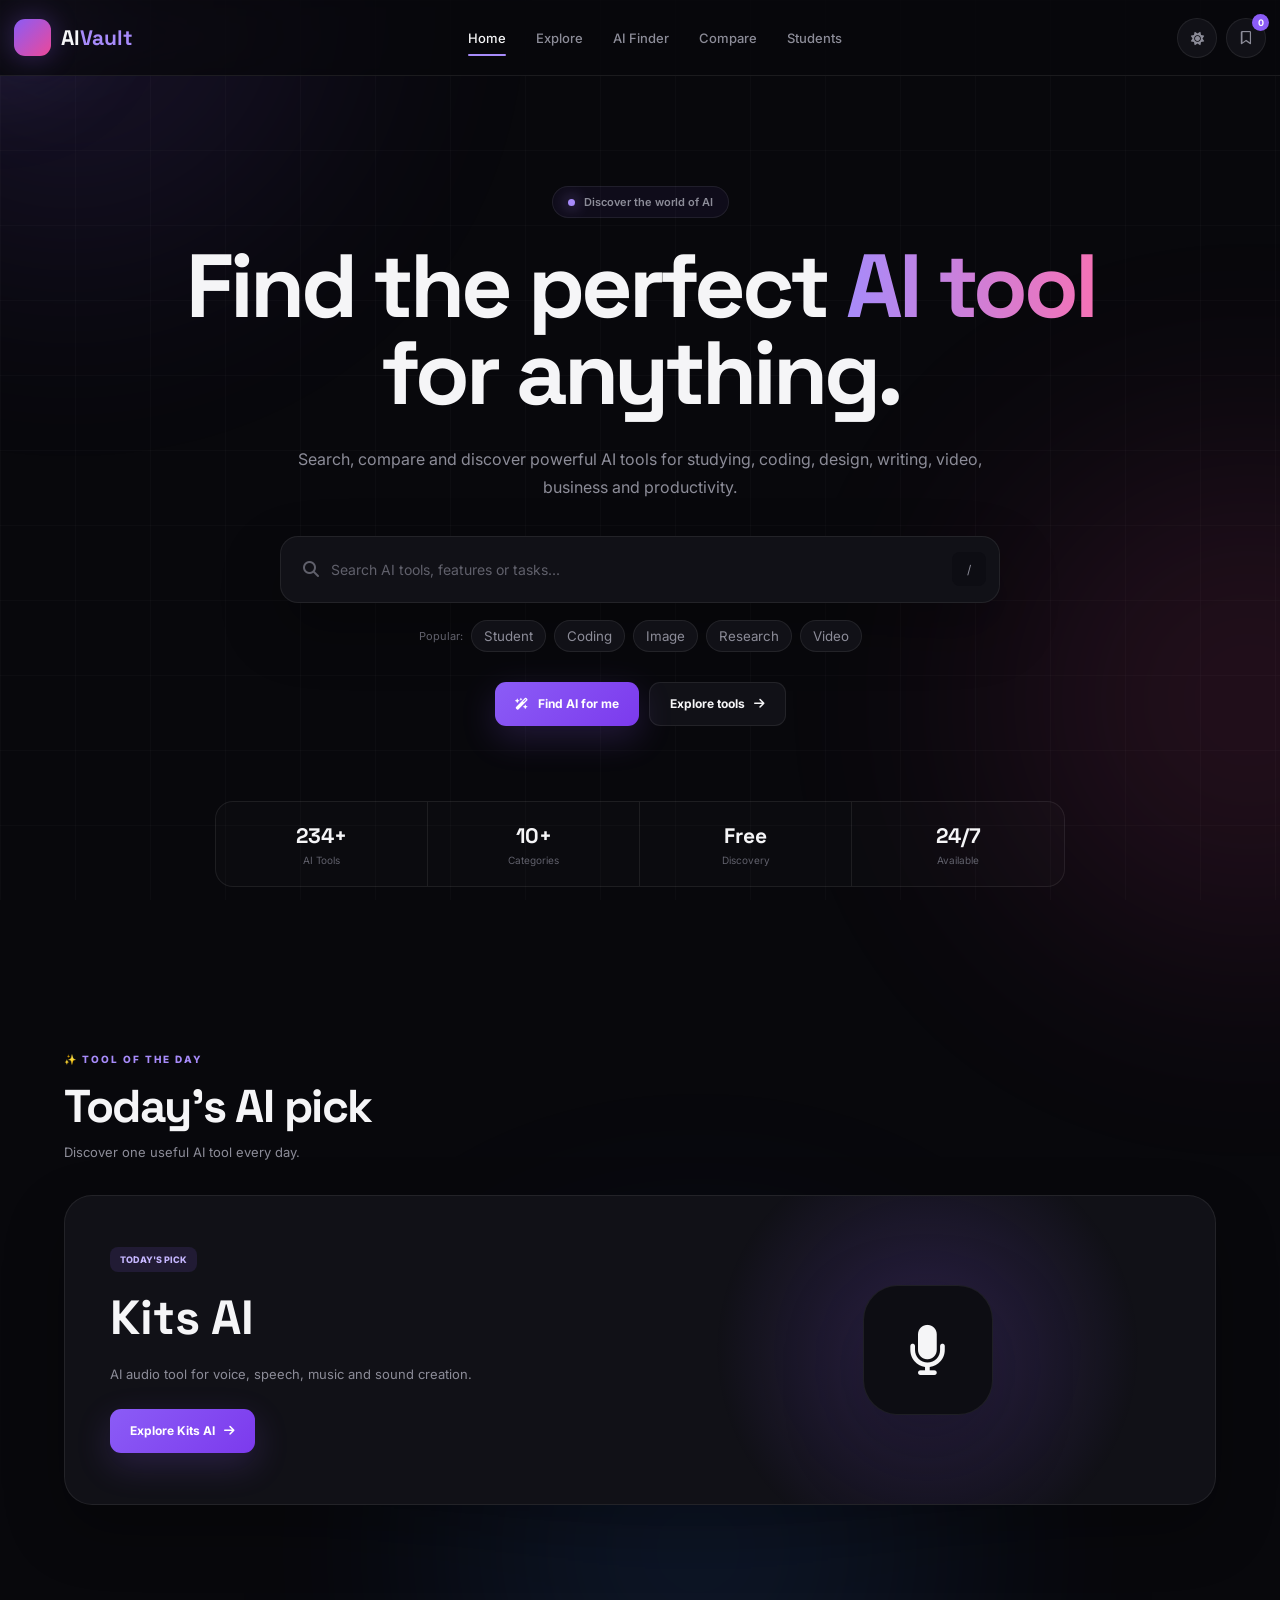
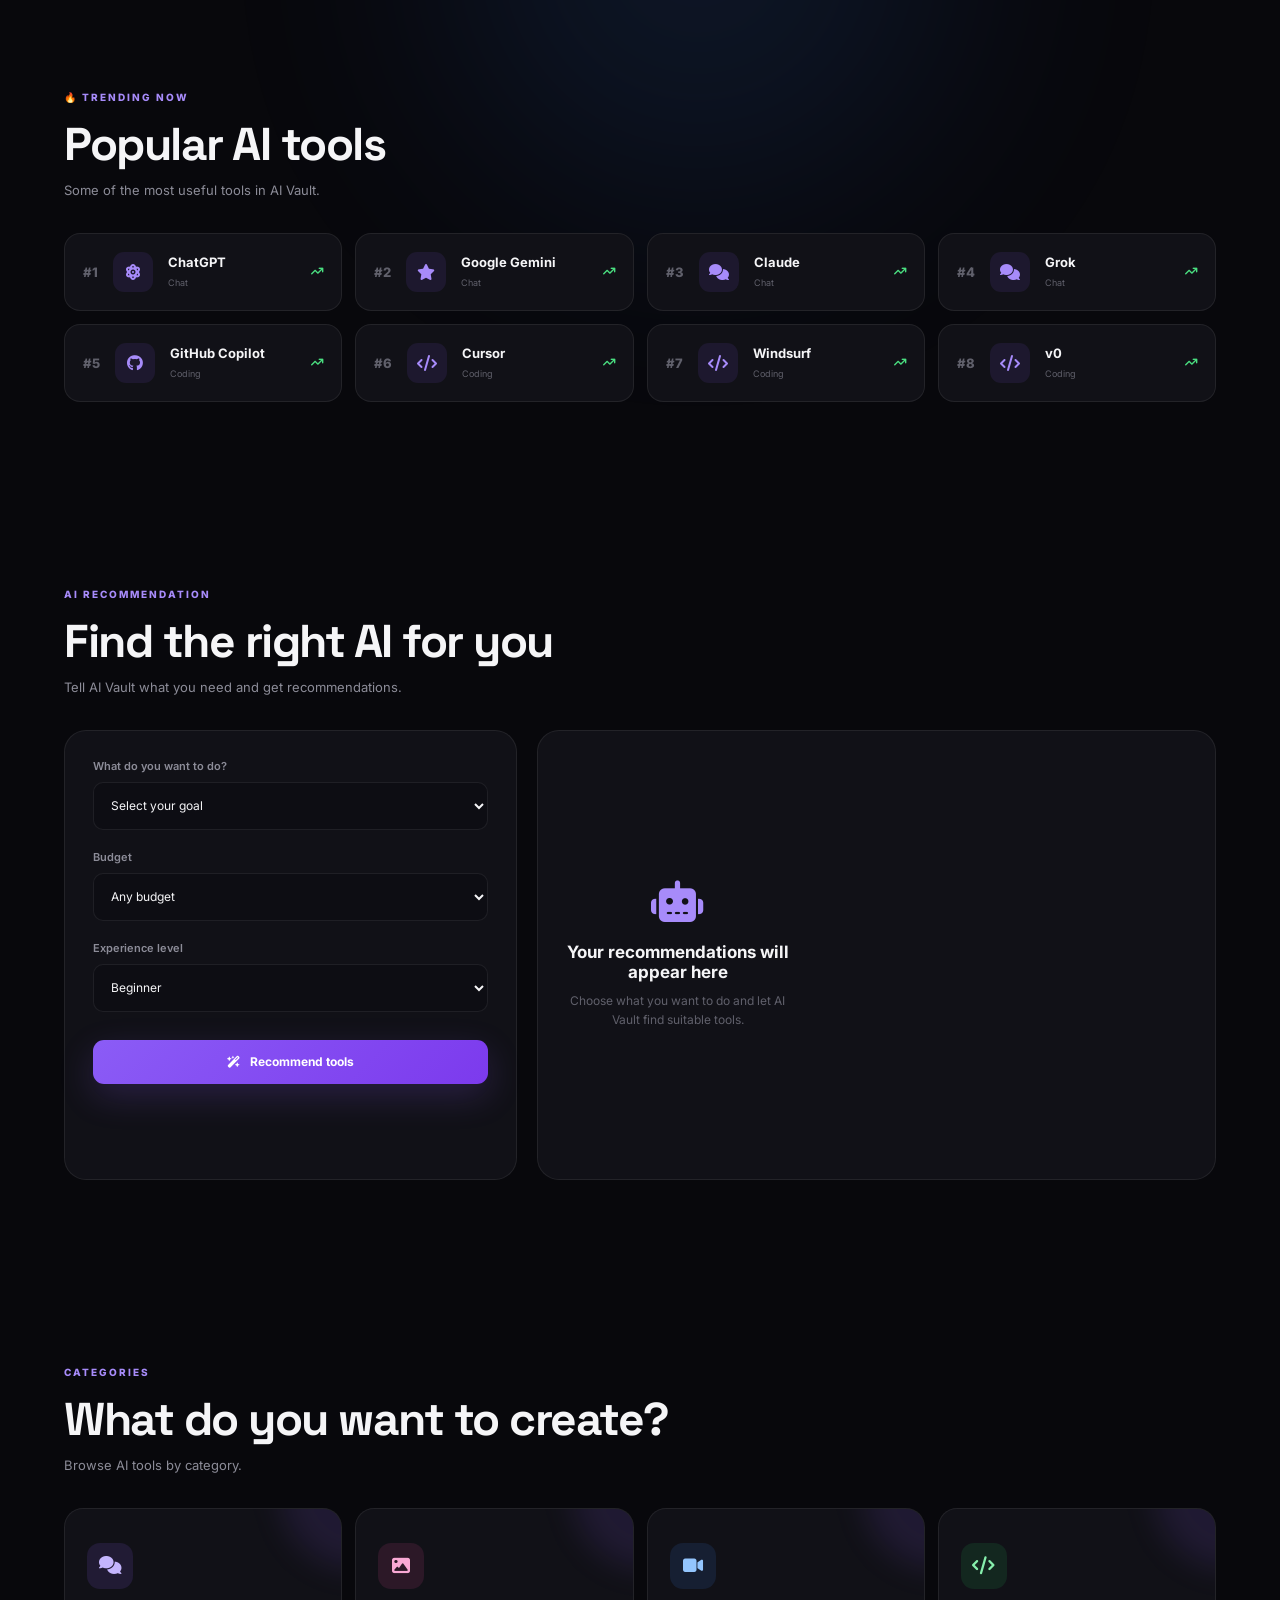
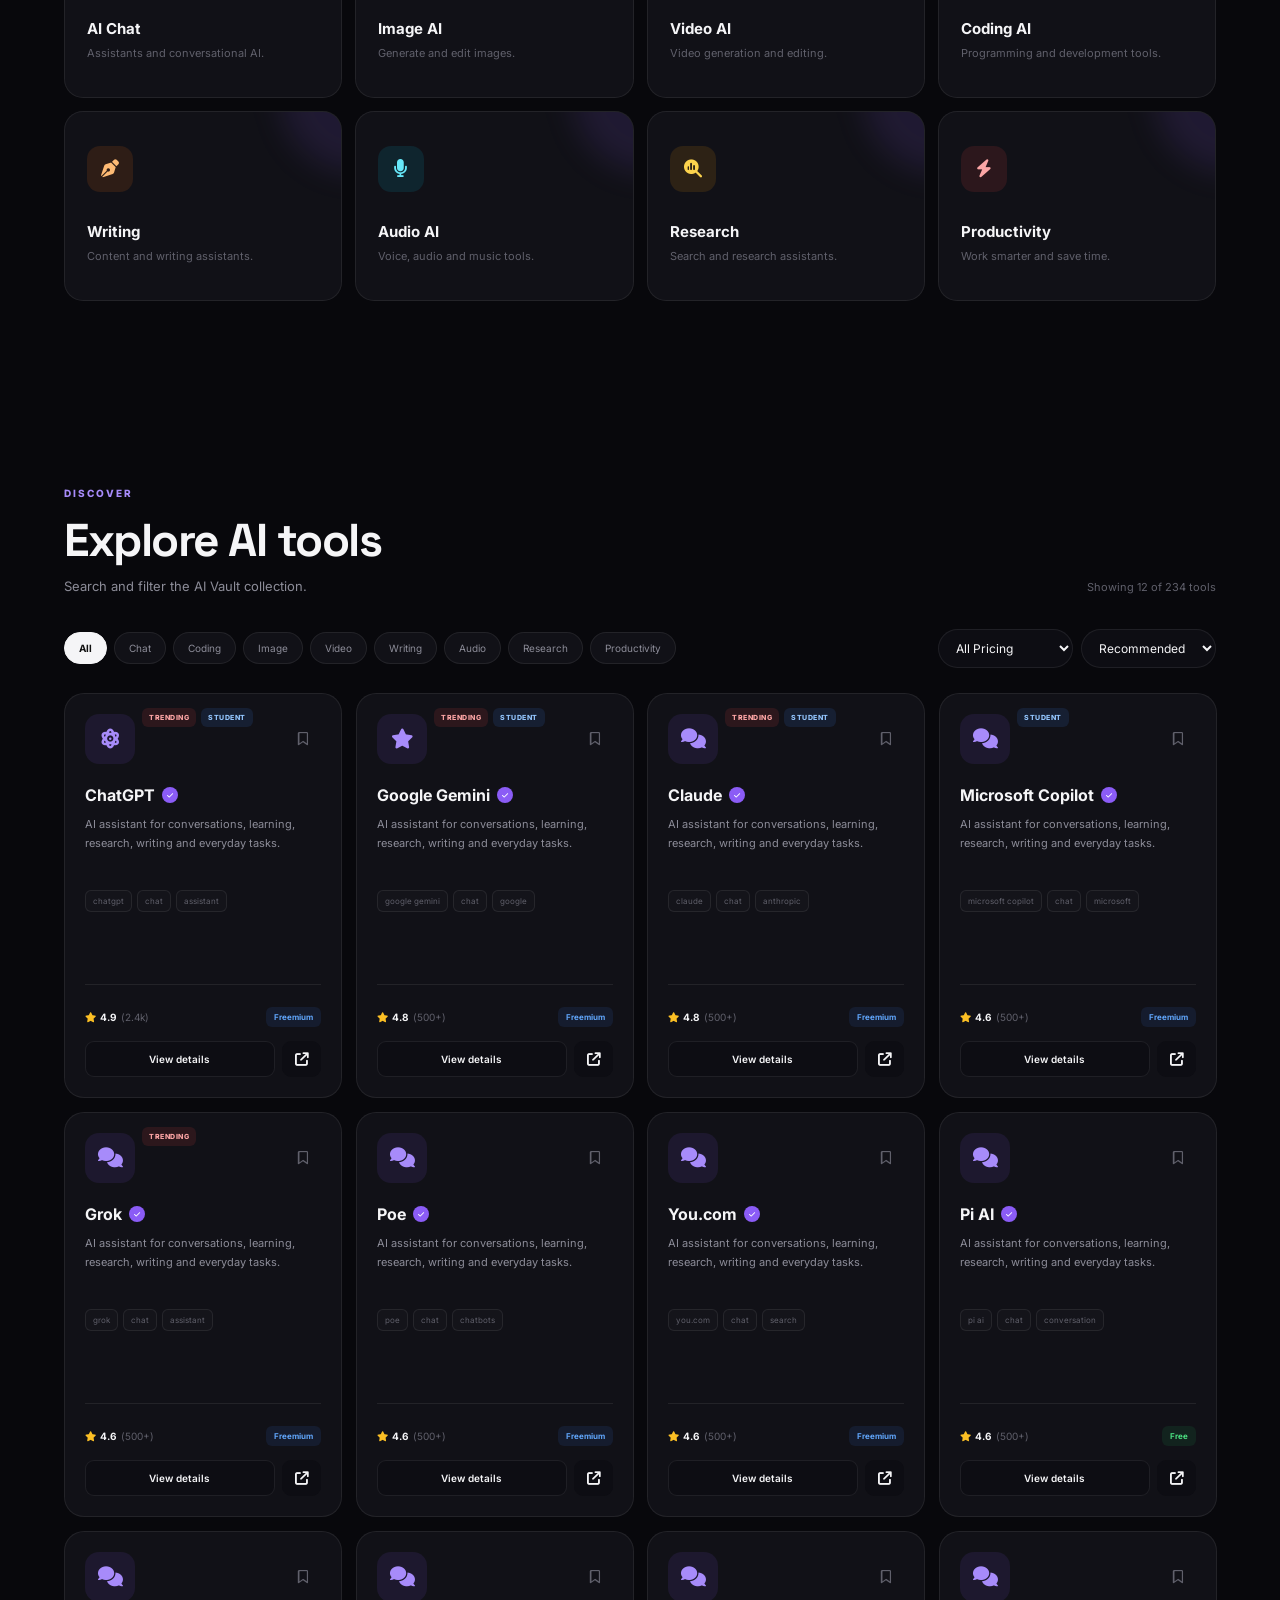
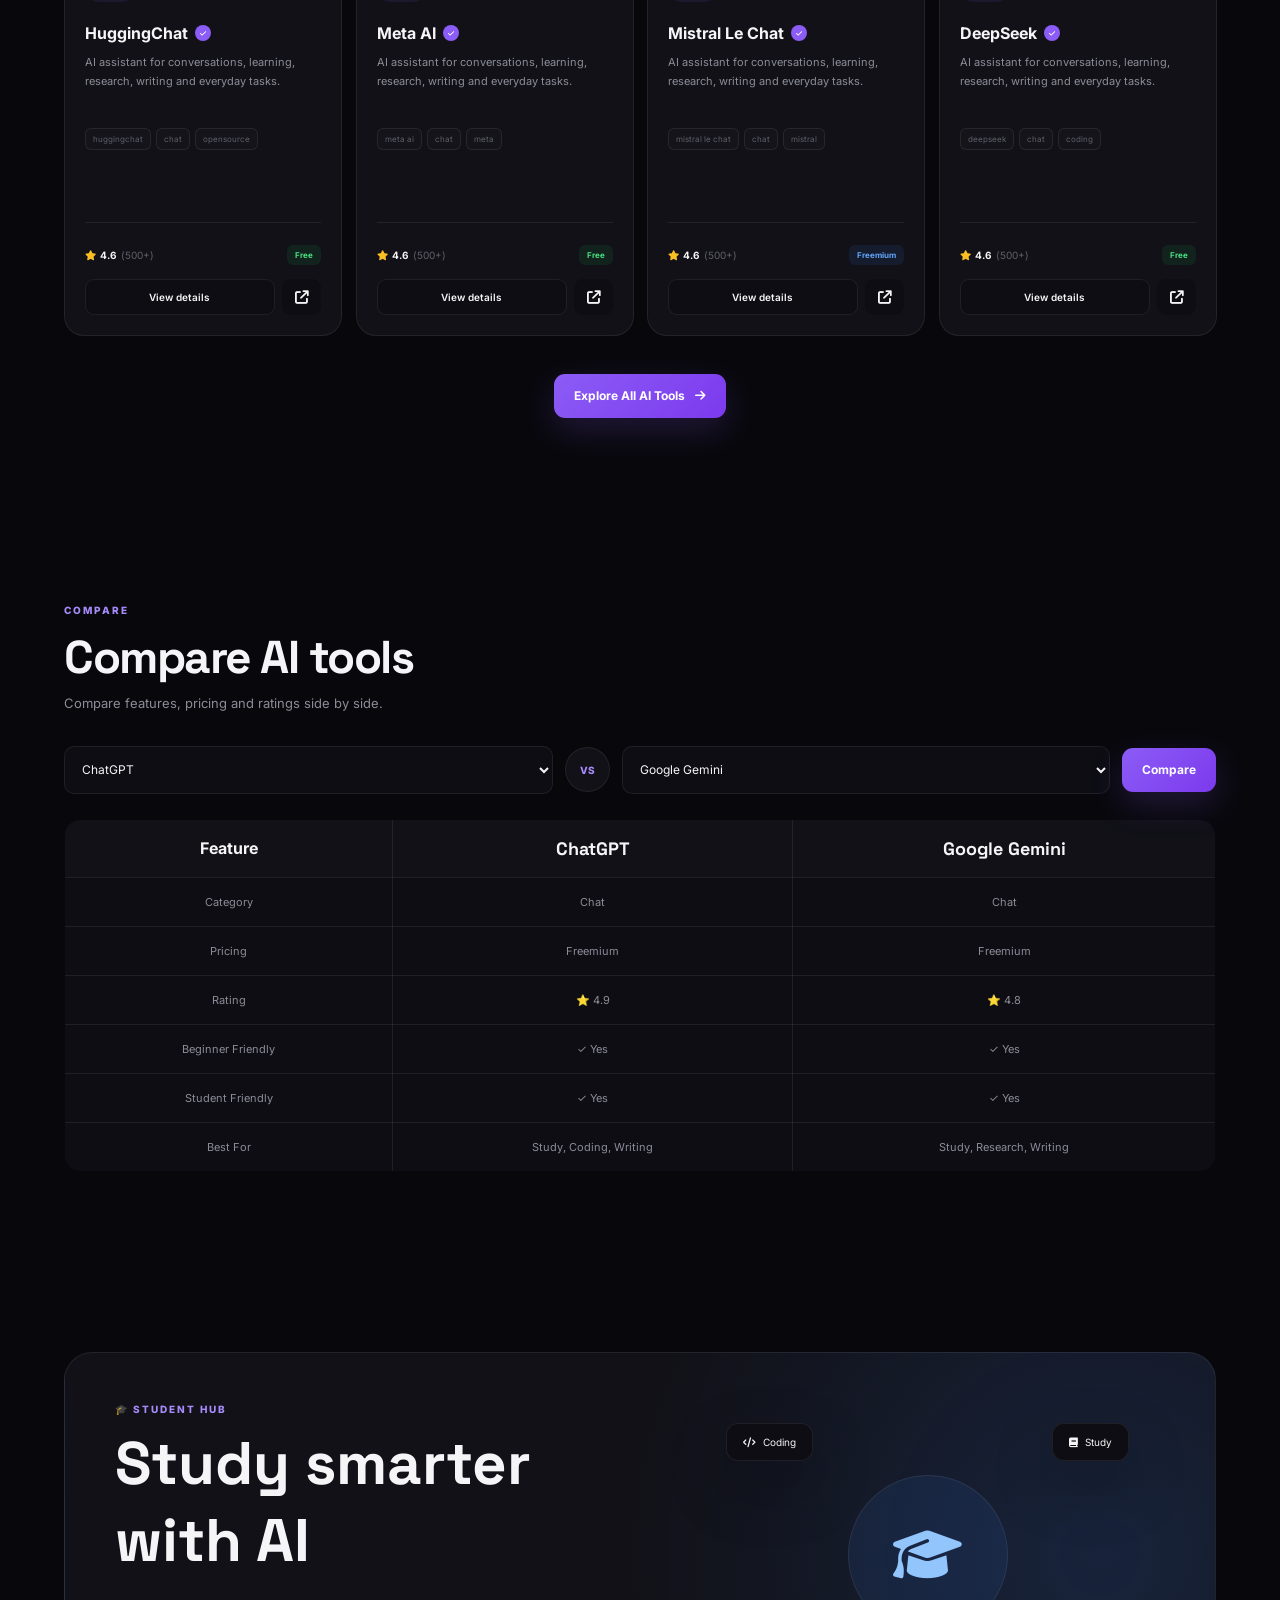
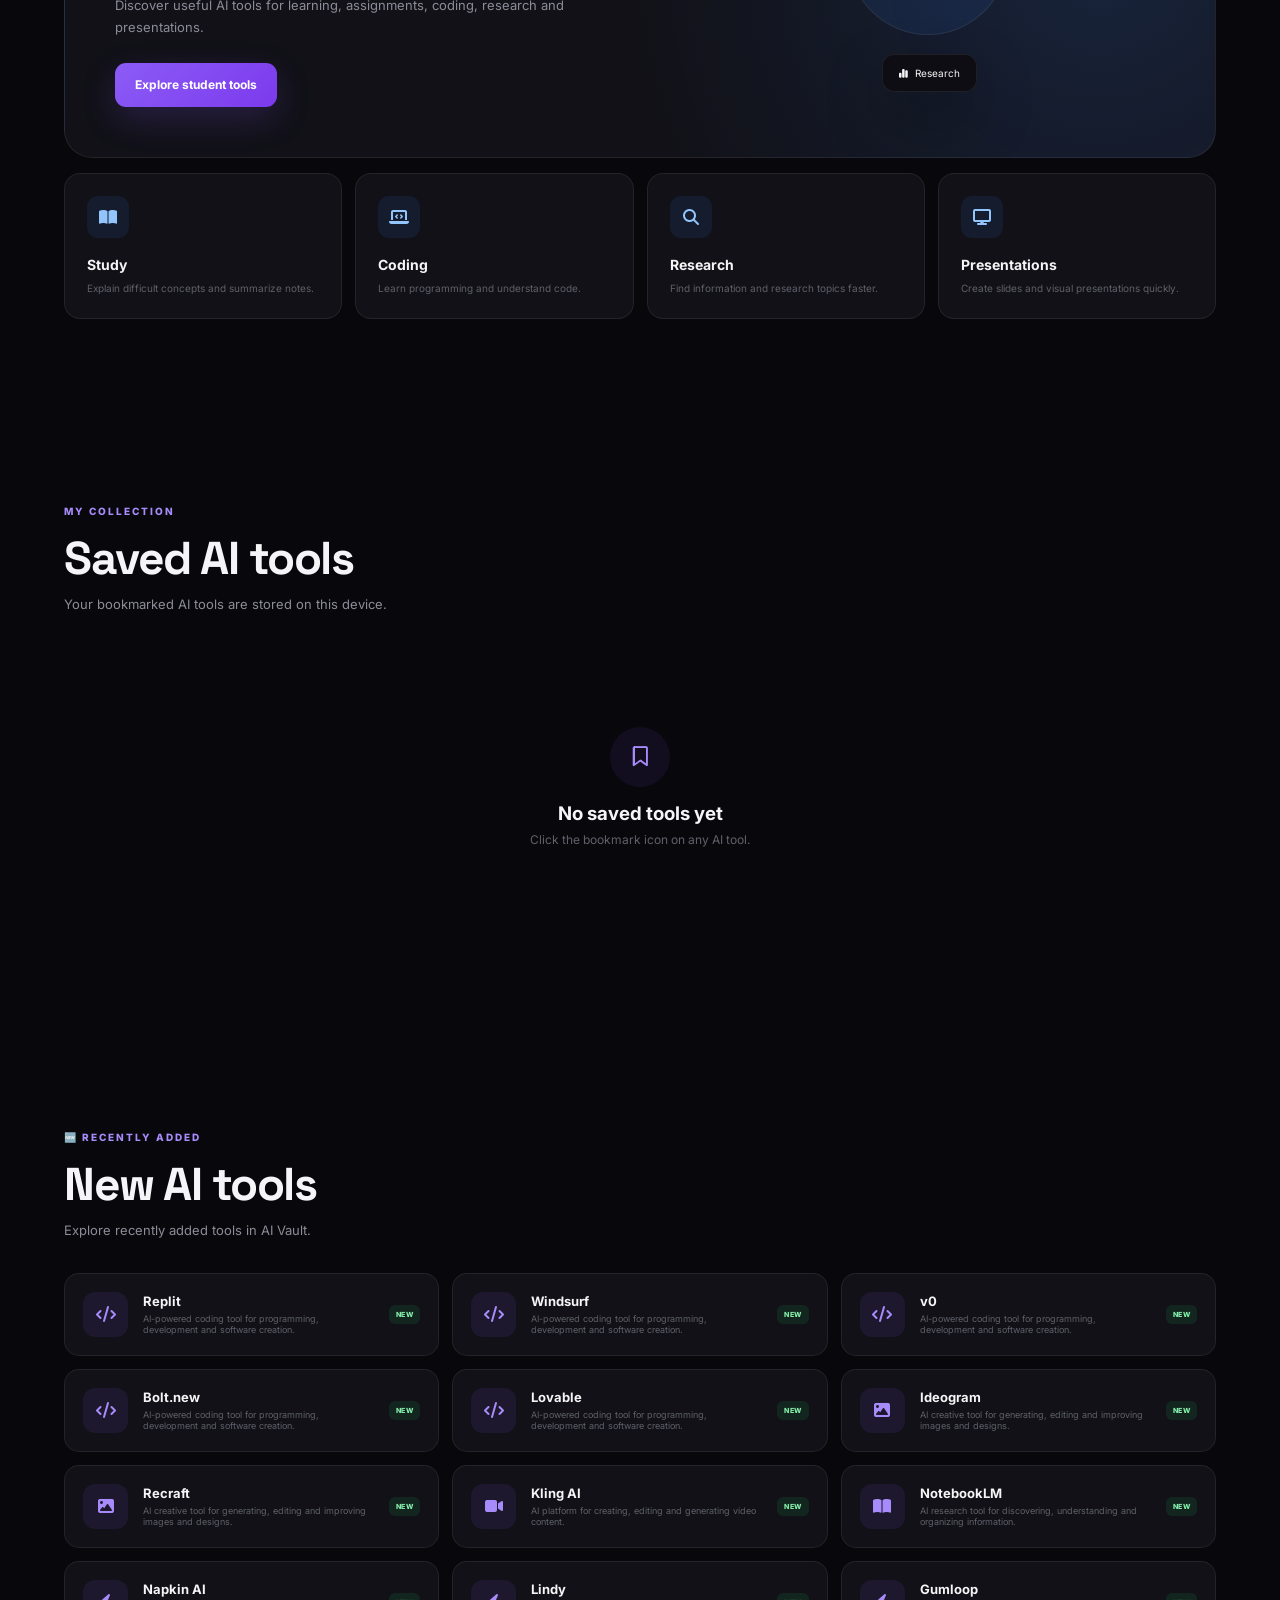
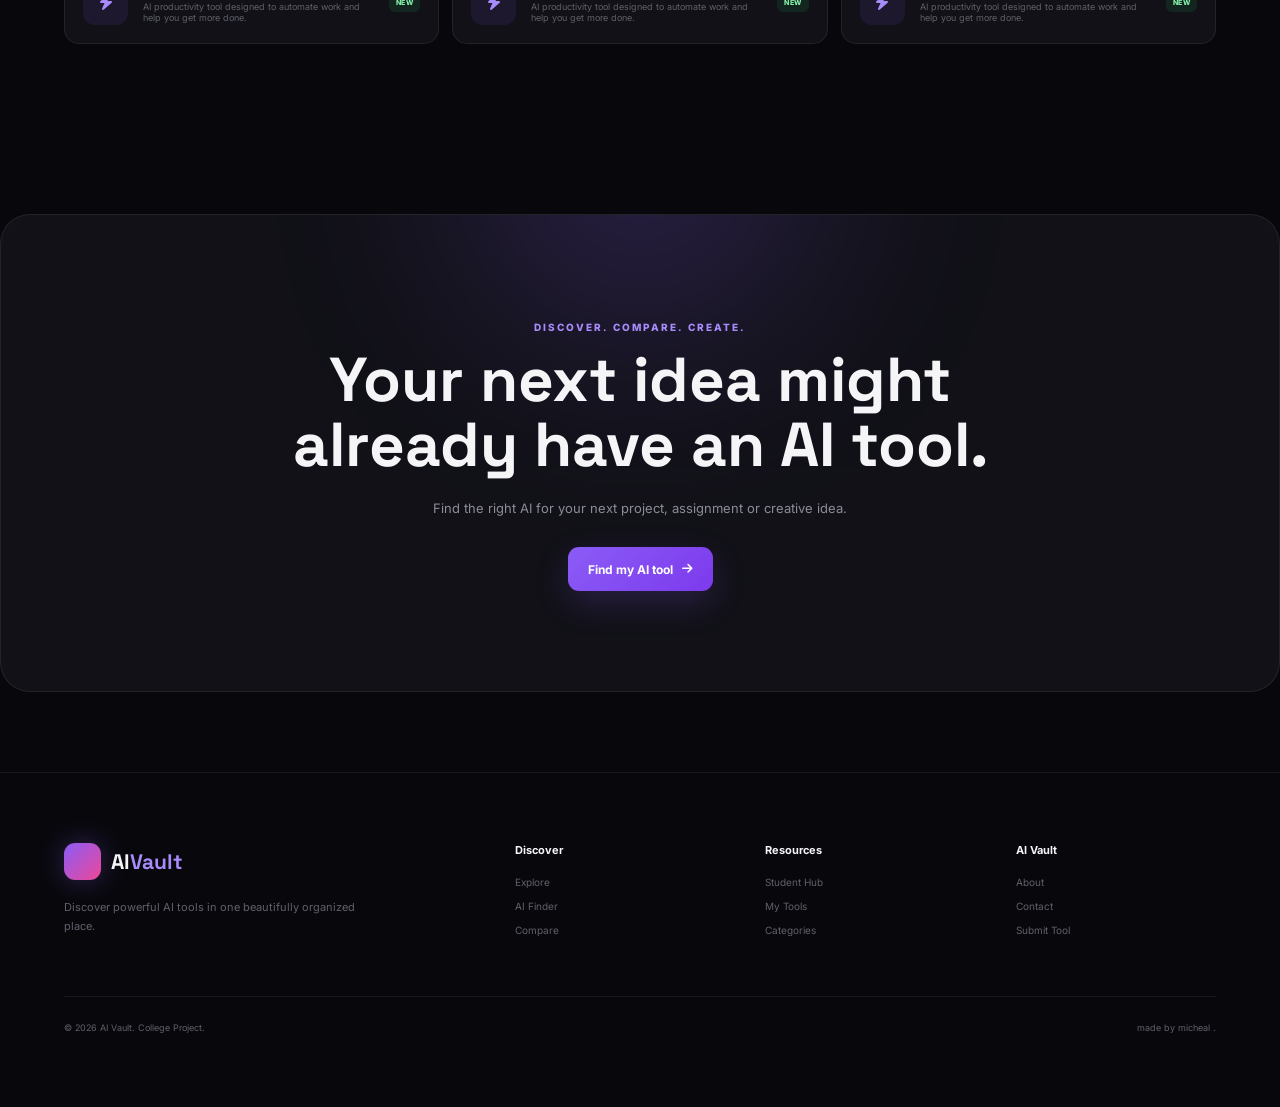
==== index.html @ bf37b4d0 "Add files via upload" ====
<!DOCTYPE html>
<html lang="en">

<head>
    <meta charset="UTF-8">

    <meta
        name="viewport"
        content="width=device-width, initial-scale=1.0"
    >

    <meta
        name="description"
        content="AI Vault - Discover, compare and find the best AI tools for your needs."
    >

    <title>AI Vault — Discover The Best AI Tools</title>

    <!-- GOOGLE FONTS -->
    <link
        rel="preconnect"
        href="https://fonts.googleapis.com"
    >

    <link
        rel="preconnect"
        href="https://fonts.gstatic.com"
        crossorigin
    >

    <link
        href="https://fonts.googleapis.com/css2?family=Inter:wght@400;500;600;700;800&family=Space+Grotesk:wght@500;600;700&display=swap"
        rel="stylesheet"
    >

    <!-- FONT AWESOME -->
    <link
        rel="stylesheet"
        href="https://cdnjs.cloudflare.com/ajax/libs/font-awesome/6.5.2/css/all.min.css"
    >

    <link
        rel="stylesheet"
        href="style.css"
    >
</head>

<body>

<!-- =====================================================
BACKGROUND
===================================================== -->

<div class="background-grid"></div>

<div class="background-glow glow-one"></div>
<div class="background-glow glow-two"></div>
<div class="background-glow glow-three"></div>


<!-- =====================================================
NAVBAR
===================================================== -->

<header class="navbar">

    <a
        href="#home"
        class="logo"
    >

        <div class="logo-icon">
            <i class="fa-solid fa-sparkles"></i>
        </div>

        <span>
            AI<span class="logo-highlight">Vault</span>
        </span>

    </a>


    <nav class="desktop-nav">

        <a
            href="#home"
            class="nav-link active"
        >
            Home
        </a>

        <a
            href="#explore"
            class="nav-link"
        >
            Explore
        </a>

        <a
            href="#finder"
            class="nav-link"
        >
            AI Finder
        </a>

        <a
            href="#compare"
            class="nav-link"
        >
            Compare
        </a>

        <a
            href="#students"
            class="nav-link"
        >
            Students
        </a>

    </nav>


    <div class="nav-actions">

        <button
            class="icon-button"
            id="themeButton"
            aria-label="Change Theme"
        >

            <i class="fa-solid fa-sun"></i>

        </button>


        <button
            class="icon-button saved-nav-button"
            id="savedNavButton"
            aria-label="Saved Tools"
        >

            <i class="fa-regular fa-bookmark"></i>

            <span
                class="saved-count"
                id="savedCount"
            >
                0
            </span>

        </button>


        <button
            class="menu-button"
            id="menuButton"
        >

            <i class="fa-solid fa-bars"></i>

        </button>

    </div>

</header>


<!-- =====================================================
MOBILE MENU
===================================================== -->

<div
    class="mobile-menu"
    id="mobileMenu"
>

    <a href="#home">
        Home
    </a>

    <a href="#explore">
        Explore
    </a>

    <a href="#finder">
        AI Finder
    </a>

    <a href="#compare">
        Compare
    </a>

    <a href="#students">
        Student Hub
    </a>

    <a href="#favorites">
        My Tools
    </a>

</div>


<!-- =====================================================
HERO
===================================================== -->

<section
    class="hero"
    id="home"
>

    <div class="hero-content">

        <div class="eyebrow">

            <span class="pulse-dot"></span>

            Discover the world of AI

        </div>


        <h1>

            Find the perfect

            <span>
                AI tool
            </span>

            for anything.

        </h1>


        <p class="hero-description">

            Search, compare and discover powerful AI tools for
            studying, coding, design, writing, video, business
            and productivity.

        </p>


        <!-- SEARCH -->

        <div class="hero-search">

            <i class="fa-solid fa-magnifying-glass"></i>

            <input
                type="text"
                id="mainSearch"
                placeholder="Search AI tools, features or tasks..."
                autocomplete="off"
            >

            <div class="search-shortcut">
                /
            </div>

        </div>


        <div class="quick-searches">

            <span>
                Popular:
            </span>

            <button
                class="quick-search"
                data-search="student"
            >
                Student
            </button>

            <button
                class="quick-search"
                data-search="coding"
            >
                Coding
            </button>

            <button
                class="quick-search"
                data-search="image"
            >
                Image
            </button>

            <button
                class="quick-search"
                data-search="research"
            >
                Research
            </button>

            <button
                class="quick-search"
                data-search="video"
            >
                Video
            </button>

        </div>


        <div class="hero-actions">

            <a
                href="#finder"
                class="primary-button"
            >

                <i class="fa-solid fa-wand-magic-sparkles"></i>

                Find AI for me

            </a>

            <a
                href="#explore"
                class="secondary-button"
            >

                Explore tools

                <i class="fa-solid fa-arrow-right"></i>

            </a>

        </div>

    </div>


    <!-- HERO STATS -->

    <div class="hero-stats">

        <div class="stat">

            <strong id="toolCount">
                20+
            </strong>

            <span>
                AI Tools
            </span>

        </div>


        <div class="stat">

            <strong>
                10+
            </strong>

            <span>
                Categories
            </span>

        </div>


        <div class="stat">

            <strong>
                Free
            </strong>

            <span>
                Discovery
            </span>

        </div>


        <div class="stat">

            <strong>
                24/7
            </strong>

            <span>
                Available
            </span>

        </div>

    </div>

</section>


<!-- =====================================================
TOOL OF THE DAY
===================================================== -->

<section class="section">

    <div class="section-heading">

        <div>

            <span class="section-label">
                ✨ TOOL OF THE DAY
            </span>

            <h2>
                Today's AI pick
            </h2>

            <p>
                Discover one useful AI tool every day.
            </p>

        </div>

    </div>


    <div
        class="tool-of-day"
        id="toolOfDay"
    ></div>

</section>


<!-- =====================================================
TRENDING
===================================================== -->

<section class="section">

    <div class="section-heading">

        <div>

            <span class="section-label">
                🔥 TRENDING NOW
            </span>

            <h2>
                Popular AI tools
            </h2>

            <p>
                Some of the most useful tools in AI Vault.
            </p>

        </div>

    </div>


    <div
        class="trending-grid"
        id="trendingGrid"
    ></div>

</section>


<!-- =====================================================
AI FINDER
===================================================== -->

<section
    class="section finder-section"
    id="finder"
>

    <div class="section-heading">

        <div>

            <span class="section-label">
                AI RECOMMENDATION
            </span>

            <h2>
                Find the right AI for you
            </h2>

            <p>
                Tell AI Vault what you need and get recommendations.
            </p>

        </div>

    </div>


    <div class="finder-container">

        <div class="finder-form">

            <div class="form-group">

                <label>
                    What do you want to do?
                </label>

                <select id="finderPurpose">

                    <option value="">
                        Select your goal
                    </option>

                    <option value="study">
                        Study & Learning
                    </option>

                    <option value="coding">
                        Coding & Programming
                    </option>

                    <option value="writing">
                        Writing & Content
                    </option>

                    <option value="image">
                        Create Images
                    </option>

                    <option value="video">
                        Create Videos
                    </option>

                    <option value="research">
                        Research
                    </option>

                    <option value="design">
                        Design
                    </option>

                    <option value="audio">
                        Audio & Voice
                    </option>

                    <option value="presentation">
                        Presentations
                    </option>

                    <option value="business">
                        Business
                    </option>

                </select>

            </div>


            <div class="form-group">

                <label>
                    Budget
                </label>

               <select id="finderBudget">

    <option value="all">
        Any budget
    </option>

    <option value="freemium">
        Freemium
    </option>

    <option value="paid">
        Paid
    </option>

</select>

            </div>


            <div class="form-group">

                <label>
                    Experience level
                </label>

                <select id="finderLevel">

                    <option value="beginner">
                        Beginner
                    </option>

                    <option value="intermediate">
                        Intermediate
                    </option>

                    <option value="advanced">
                        Advanced
                    </option>

                </select>

            </div>


            <button
                class="primary-button finder-button"
                id="findToolsButton"
            >

                <i class="fa-solid fa-wand-magic-sparkles"></i>

                Recommend tools

            </button>

        </div>


        <div class="finder-results">

            <div
                class="finder-empty"
                id="finderEmpty"
            >

                <i class="fa-solid fa-robot"></i>

                <h3>
                    Your recommendations will appear here
                </h3>

                <p>
                    Choose what you want to do and let AI Vault
                    find suitable tools.
                </p>

            </div>


            <div
                class="recommendation-list"
                id="recommendationList"
            ></div>

        </div>

    </div>

</section>


<!-- =====================================================
CATEGORIES
===================================================== -->

<section
    class="section"
    id="categories"
>

    <div class="section-heading">

        <div>

            <span class="section-label">
                CATEGORIES
            </span>

            <h2>
                What do you want to create?
            </h2>

            <p>
                Browse AI tools by category.
            </p>

        </div>

    </div>


    <div
        class="category-grid"
        id="categoryGrid"
    >

        <button
            class="category-card purple"
            data-category="Chat"
        >

            <div class="category-icon">

                <i class="fa-solid fa-comments"></i>

            </div>

            <h3>
                AI Chat
            </h3>

            <p>
                Assistants and conversational AI.
            </p>

        </button>


        <button
            class="category-card pink"
            data-category="Image"
        >

            <div class="category-icon">

                <i class="fa-solid fa-image"></i>

            </div>

            <h3>
                Image AI
            </h3>

            <p>
                Generate and edit images.
            </p>

        </button>


        <button
            class="category-card blue"
            data-category="Video"
        >

            <div class="category-icon">

                <i class="fa-solid fa-video"></i>

            </div>

            <h3>
                Video AI
            </h3>

            <p>
                Video generation and editing.
            </p>

        </button>


        <button
            class="category-card green"
            data-category="Coding"
        >

            <div class="category-icon">

                <i class="fa-solid fa-code"></i>

            </div>

            <h3>
                Coding AI
            </h3>

            <p>
                Programming and development tools.
            </p>

        </button>


        <button
            class="category-card orange"
            data-category="Writing"
        >

            <div class="category-icon">

                <i class="fa-solid fa-pen-nib"></i>

            </div>

            <h3>
                Writing
            </h3>

            <p>
                Content and writing assistants.
            </p>

        </button>


        <button
            class="category-card cyan"
            data-category="Audio"
        >

            <div class="category-icon">

                <i class="fa-solid fa-microphone"></i>

            </div>

            <h3>
                Audio AI
            </h3>

            <p>
                Voice, audio and music tools.
            </p>

        </button>


        <button
            class="category-card yellow"
            data-category="Research"
        >

            <div class="category-icon">

                <i class="fa-solid fa-magnifying-glass-chart"></i>

            </div>

            <h3>
                Research
            </h3>

            <p>
                Search and research assistants.
            </p>

        </button>


        <button
            class="category-card red"
            data-category="Productivity"
        >

            <div class="category-icon">

                <i class="fa-solid fa-bolt"></i>

            </div>

            <h3>
                Productivity
            </h3>

            <p>
                Work smarter and save time.
            </p>

        </button>

    </div>

</section>


<!-- =====================================================
EXPLORE
===================================================== -->

<section
    class="section"
    id="explore"
>

    <div class="section-heading">

        <div>

            <span class="section-label">
                DISCOVER
            </span>

            <h2>
                Explore AI tools
            </h2>

            <p>
                Search and filter the AI Vault collection.
            </p>

        </div>

        <span
            class="results-count"
            id="resultsCount"
        >
            0 tools
        </span>

    </div>


    <!-- FILTERS -->

    <div class="advanced-filters">

        <div
            class="filter-scroll"
            id="categoryFilters"
        >

            <button
                class="filter active"
                data-category="All"
            >
                All
            </button>

            <button
                class="filter"
                data-category="Chat"
            >
                Chat
            </button>

            <button
                class="filter"
                data-category="Coding"
            >
                Coding
            </button>

            <button
                class="filter"
                data-category="Image"
            >
                Image
            </button>

            <button
                class="filter"
                data-category="Video"
            >
                Video
            </button>

            <button
                class="filter"
                data-category="Writing"
            >
                Writing
            </button>

            <button
                class="filter"
                data-category="Audio"
            >
                Audio
            </button>

            <button
                class="filter"
                data-category="Research"
            >
                Research
            </button>

            <button
                class="filter"
                data-category="Productivity"
            >
                Productivity
            </button>

        </div>


        <div class="filter-selects">

            <select id="pricingFilter">

                <option value="All">
                    All Pricing
                </option>

                <option value="Free">
                    Free
                </option>

                <option value="Freemium">
                    Freemium
                </option>

                <option value="Paid">
                    Paid
                </option>

            </select>


            <select id="sortFilter">

                <option value="recommended">
                    Recommended
                </option>

                <option value="rating">
                    Highest Rating
                </option>

                <option value="name">
                    A - Z
                </option>

            </select>

        </div>

    </div>


    <div
        class="tool-grid"
        id="toolGrid"
    ></div>


    <div
        class="no-results"
        id="noResults"
    >

        <div class="no-results-icon">

            <i class="fa-solid fa-magnifying-glass"></i>

        </div>

        <h3>
            No AI tools found
        </h3>

        <p>
            Try another search or filter.
        </p>

        <button
            class="secondary-button"
            id="resetFilters"
        >
            Reset filters
        </button>

    </div>

</section>


<!-- =====================================================
COMPARE
===================================================== -->

<section
    class="section compare-section"
    id="compare"
>

    <div class="section-heading">

        <div>

            <span class="section-label">
                COMPARE
            </span>

            <h2>
                Compare AI tools
            </h2>

            <p>
                Compare features, pricing and ratings side by side.
            </p>

        </div>

    </div>


    <div class="compare-selectors">

        <select id="compareToolOne"></select>

        <div class="vs-circle">
            VS
        </div>

        <select id="compareToolTwo"></select>

        <button
            class="primary-button"
            id="compareButton"
        >
            Compare
        </button>

    </div>


    <div
        class="comparison-container"
        id="comparisonContainer"
    ></div>

</section>


<!-- =====================================================
STUDENT HUB
===================================================== -->

<section
    class="section student-section"
    id="students"
>

    <div class="student-banner">

        <div class="student-banner-content">

            <span class="section-label">
                🎓 STUDENT HUB
            </span>

            <h2>
                Study smarter with AI
            </h2>

            <p>

                Discover useful AI tools for learning,
                assignments, coding, research and presentations.

            </p>

            <button
                class="primary-button"
                id="studentToolsButton"
            >

                Explore student tools

            </button>

        </div>


        <div class="student-visual">

            <div class="floating-card card-one">
                <i class="fa-solid fa-code"></i>
                Coding
            </div>

            <div class="floating-card card-two">
                <i class="fa-solid fa-book"></i>
                Study
            </div>

            <div class="floating-card card-three">
                <i class="fa-solid fa-chart-simple"></i>
                Research
            </div>

            <div class="student-circle">

                <i class="fa-solid fa-graduation-cap"></i>

            </div>

        </div>

    </div>


    <div class="student-grid">

        <div class="student-feature">

            <div class="student-feature-icon">

                <i class="fa-solid fa-book-open"></i>

            </div>

            <h3>
                Study
            </h3>

            <p>
                Explain difficult concepts and summarize notes.
            </p>

        </div>


        <div class="student-feature">

            <div class="student-feature-icon">

                <i class="fa-solid fa-laptop-code"></i>

            </div>

            <h3>
                Coding
            </h3>

            <p>
                Learn programming and understand code.
            </p>

        </div>


        <div class="student-feature">

            <div class="student-feature-icon">

                <i class="fa-solid fa-magnifying-glass"></i>

            </div>

            <h3>
                Research
            </h3>

            <p>
                Find information and research topics faster.
            </p>

        </div>


        <div class="student-feature">

            <div class="student-feature-icon">

                <i class="fa-solid fa-display"></i>

            </div>

            <h3>
                Presentations
            </h3>

            <p>
                Create slides and visual presentations quickly.
            </p>

        </div>

    </div>

</section>


<!-- =====================================================
FAVORITES
===================================================== -->

<section
    class="section favorites-section"
    id="favorites"
>

    <div class="section-heading">

        <div>

            <span class="section-label">
                MY COLLECTION
            </span>

            <h2>
                Saved AI tools
            </h2>

            <p>
                Your bookmarked AI tools are stored on this device.
            </p>

        </div>

    </div>


    <div
        class="tool-grid"
        id="favoritesGrid"
    ></div>


    <div
        class="favorites-empty"
        id="favoritesEmpty"
    >

        <i class="fa-regular fa-bookmark"></i>

        <h3>
            No saved tools yet
        </h3>

        <p>
            Click the bookmark icon on any AI tool.
        </p>

    </div>

</section>


<!-- =====================================================
NEW TOOLS
===================================================== -->

<section class="section">

    <div class="section-heading">

        <div>

            <span class="section-label">
                🆕 RECENTLY ADDED
            </span>

            <h2>
                New AI tools
            </h2>

            <p>
                Explore recently added tools in AI Vault.
            </p>

        </div>

    </div>


    <div
        class="new-tools-grid"
        id="newToolsGrid"
    ></div>

</section>


<!-- =====================================================
CTA
===================================================== -->

<section class="cta-section">

    <div class="cta-glow"></div>

    <div class="cta-content">

        <span class="section-label">
            DISCOVER. COMPARE. CREATE.
        </span>

        <h2>
            Your next idea might already have an AI tool.
        </h2>

        <p>
            Find the right AI for your next project,
            assignment or creative idea.
        </p>

        <a
            href="#finder"
            class="primary-button"
        >

            Find my AI tool

            <i class="fa-solid fa-arrow-right"></i>

        </a>

    </div>

</section>


<!-- =====================================================
FOOTER
===================================================== -->

<footer>

    <div class="footer-content">

        <div class="footer-brand">

            <div class="logo">

                <div class="logo-icon">

                    <i class="fa-solid fa-sparkles"></i>

                </div>

                <span>
                    AI<span class="logo-highlight">Vault</span>
                </span>

            </div>

            <p>

                Discover powerful AI tools in one
                beautifully organized place.

            </p>

        </div>


        <div class="footer-column">

            <h4>
                Discover
            </h4>

            <a href="#explore">
                Explore
            </a>

            <a href="#finder">
                AI Finder
            </a>

            <a href="#compare">
                Compare
            </a>

        </div>


        <div class="footer-column">

            <h4>
                Resources
            </h4>

            <a href="#students">
                Student Hub
            </a>

            <a href="#favorites">
                My Tools
            </a>

            <a href="#categories">
                Categories
            </a>

        </div>


        <div class="footer-column">

            <h4>
                AI Vault
            </h4>

            <a href="#home">
                About
            </a>

            <a href="#home">
                Contact
            </a>

            <a href="#home">
                Submit Tool
            </a>

        </div>

    </div>


    <div class="footer-bottom">

        <span>
            © 2026 AI Vault. College Project.
        </span>

        <span>
            made by micheal .
        </span>

    </div>

</footer>


<!-- =====================================================
TOOL DETAILS MODAL
===================================================== -->

<div
    class="modal-overlay"
    id="toolModal"
>

    <div class="modal">

        <button
            class="modal-close"
            id="modalClose"
        >

            <i class="fa-solid fa-xmark"></i>

        </button>


        <div
            id="modalContent"
            class="modal-content"
        ></div>

    </div>

</div>


<!-- =====================================================
TOAST
===================================================== -->

<div
    class="toast"
    id="toast"
>

    <i class="fa-solid fa-circle-check"></i>

    <span id="toastMessage">
        Saved
    </span>

</div>


<!-- BACK TO TOP -->

<button
    class="back-to-top"
    id="backToTop"
>

    <i class="fa-solid fa-arrow-up"></i>

</button>


<script src="script.js"></script>

</body>

</html>
---- style.css ----
/* =====================================================
AI VAULT
PROFESSIONAL AI DISCOVERY PLATFORM
===================================================== */


/* =====================================================
ROOT
===================================================== */

:root {

    --background: #08080c;

    --background-secondary: #0d0d13;

    --card: #111117;

    --card-hover: #15151d;

    --text: #f5f5f7;

    --text-secondary: #8c8c98;

    --text-muted: #60606b;

    --border: rgba(255,255,255,0.075);

    --border-hover: rgba(255,255,255,0.16);

    --purple: #8b5cf6;

    --purple-light: #a78bfa;

    --pink: #ec4899;

    --blue: #3b82f6;

    --green: #22c55e;

    --orange: #f97316;

    --cyan: #06b6d4;

    --yellow: #f59e0b;

    --red: #ef4444;

    --navbar:
        rgba(8,8,12,0.82);

    --shadow:
        0 25px 60px rgba(0,0,0,0.3);

}


/* =====================================================
LIGHT MODE
===================================================== */

body.light-mode {

    --background: #f7f7fb;

    --background-secondary: #ffffff;

    --card: #ffffff;

    --card-hover: #fafaff;

    --text: #141419;

    --text-secondary: #686875;

    --text-muted: #8d8d98;

    --border: rgba(20,20,30,0.09);

    --border-hover: rgba(20,20,30,0.18);

    --navbar:
        rgba(255,255,255,0.88);

    --shadow:
        0 20px 50px rgba(30,30,50,0.08);

}


/* =====================================================
RESET
===================================================== */

* {

    margin: 0;

    padding: 0;

    box-sizing: border-box;

}


html {

    scroll-behavior: smooth;

}


body {

    min-height: 100vh;

    overflow-x: hidden;

    background: var(--background);

    color: var(--text);

    font-family:
        "Inter",
        sans-serif;

    transition:
        background 0.35s ease,
        color 0.35s ease;

}


button,
input,
select {

    font-family: inherit;

}


button {

    cursor: pointer;

}


a {

    color: inherit;

    text-decoration: none;

}


/* =====================================================
BACKGROUND
===================================================== */

.background-grid {

    position: fixed;

    inset: 0;

    z-index: -4;

    pointer-events: none;

    background-image:

        linear-gradient(
            var(--border) 1px,
            transparent 1px
        ),

        linear-gradient(
            90deg,
            var(--border) 1px,
            transparent 1px
        );

    background-size:
        75px 75px;

    opacity: 0.32;

}


.background-glow {

    position: fixed;

    z-index: -3;

    width: 500px;

    height: 500px;

    border-radius: 50%;

    filter: blur(130px);

    pointer-events: none;

    opacity: 0.12;

}


.glow-one {

    top: -250px;

    left: -180px;

    background: var(--purple);

}


.glow-two {

    right: -220px;

    top: 450px;

    background: var(--pink);

}


.glow-three {

    left: 35%;

    top: 1300px;

    background: var(--blue);

}


/* =====================================================
NAVBAR
===================================================== */

.navbar {

    position: sticky;

    top: 0;

    z-index: 1000;

    width: 100%;

    height: 76px;

    display: flex;

    align-items: center;

    justify-content: space-between;

    padding:
        0 5%;

    background: var(--navbar);

    border-bottom:
        1px solid var(--border);

    backdrop-filter:
        blur(25px);

    -webkit-backdrop-filter:
        blur(25px);

}


.logo {

    display: flex;

    align-items: center;

    gap: 10px;

    font-family:
        "Space Grotesk",
        sans-serif;

    font-size: 21px;

    font-weight: 700;

}


.logo-icon {

    width: 37px;

    height: 37px;

    display: flex;

    align-items: center;

    justify-content: center;

    border-radius: 11px;

    color: white;

    background:

        linear-gradient(
            135deg,
            var(--purple),
            var(--pink)
        );

    box-shadow:
        0 0 28px rgba(139,92,246,0.32);

}


.logo-highlight {

    color: var(--purple-light);

}


.desktop-nav {

    display: flex;

    align-items: center;

    gap: 30px;

}


.nav-link {

    position: relative;

    color: var(--text-secondary);

    font-size: 13px;

    font-weight: 500;

    transition: 0.25s;

}


.nav-link:hover,
.nav-link.active {

    color: var(--text);

}


.nav-link::after {

    content: "";

    position: absolute;

    left: 0;

    bottom: -10px;

    width: 0;

    height: 2px;

    border-radius: 10px;

    background: var(--purple-light);

    transition: 0.25s;

}


.nav-link:hover::after,
.nav-link.active::after {

    width: 100%;

}


.nav-actions {

    display: flex;

    align-items: center;

    gap: 9px;

}


.icon-button {

    position: relative;

    width: 40px;

    height: 40px;

    border-radius: 50%;

    border:
        1px solid var(--border);

    background: var(--card);

    color: var(--text-secondary);

    transition: 0.25s;

}


.icon-button:hover {

    transform:
        translateY(-2px);

    color: var(--text);

    border-color:
        var(--border-hover);

}


.saved-count {

    position: absolute;

    right: -4px;

    top: -5px;

    min-width: 17px;

    height: 17px;

    padding:
        0 4px;

    display: flex;

    align-items: center;

    justify-content: center;

    border-radius: 20px;

    color: white;

    background: var(--purple);

    font-size: 9px;

    font-weight: 700;

}


.menu-button {

    display: none;

    width: 40px;

    height: 40px;

    border:
        1px solid var(--border);

    border-radius: 10px;

    color: var(--text);

    background: var(--card);

}


/* =====================================================
MOBILE MENU
===================================================== */

.mobile-menu {

    position: fixed;

    z-index: 999;

    top: 86px;

    left: 15px;

    right: 15px;

    display: none;

    flex-direction: column;

    gap: 5px;

    padding: 15px;

    background:
        var(--background-secondary);

    border:
        1px solid var(--border);

    border-radius: 18px;

    box-shadow:
        var(--shadow);

}


.mobile-menu.show {

    display: flex;

    animation:
        mobileReveal 0.3s ease;

}


.mobile-menu a {

    padding:
        13px 15px;

    border-radius: 10px;

    color:
        var(--text-secondary);

    font-size: 14px;

}


.mobile-menu a:hover {

    color:
        var(--text);

    background:
        var(--card);

}


/* =====================================================
HERO
===================================================== */

.hero {

    max-width: 1450px;

    min-height: 720px;

    margin: auto;

    padding:
        110px 5% 70px;

    display: flex;

    flex-direction: column;

    align-items: center;

    justify-content: center;

    text-align: center;

}


.hero-content {

    width: 100%;

    max-width: 950px;

    animation:
        heroReveal 0.8s ease;

}


.eyebrow {

    display: inline-flex;

    align-items: center;

    gap: 9px;

    margin-bottom: 25px;

    padding:
        8px 15px;

    border:
        1px solid var(--border);

    border-radius: 100px;

    color:
        var(--text-secondary);

    background:
        rgba(139,92,246,0.06);

    font-size: 11px;

    font-weight: 600;

}


.pulse-dot {

    width: 7px;

    height: 7px;

    border-radius: 50%;

    background:
        var(--purple-light);

    box-shadow:
        0 0 15px var(--purple-light);

    animation:
        pulse 2s infinite;

}


.hero h1 {

    margin: auto;

    max-width: 950px;

    font-family:
        "Space Grotesk",
        sans-serif;

    font-size:
        clamp(52px, 7vw, 94px);

    line-height: 0.97;

    letter-spacing: -4px;

}


.hero h1 span {

    display: inline-block;

    background:

        linear-gradient(
            90deg,
            #a78bfa,
            #f472b6
        );

    -webkit-background-clip: text;

    background-clip: text;

    color: transparent;

}


.hero-description {

    max-width: 700px;

    margin:
        28px auto 35px;

    color:
        var(--text-secondary);

    font-size: 16px;

    line-height: 1.75;

}


/* =====================================================
SEARCH
===================================================== */

.hero-search {

    max-width: 720px;

    height: 67px;

    margin: auto;

    display: flex;

    align-items: center;

    gap: 12px;

    padding:
        0 13px 0 22px;

    border:
        1px solid var(--border);

    border-radius: 18px;

    background:
        var(--card);

    box-shadow:
        var(--shadow);

    transition:
        0.3s ease;

}


.hero-search:focus-within {

    border-color:
        rgba(139,92,246,0.6);

    box-shadow:

        0 0 0 4px
        rgba(139,92,246,0.08),

        var(--shadow);

}


.hero-search > i {

    color:
        var(--text-muted);

}


.hero-search input {

    flex: 1;

    border: 0;

    outline: 0;

    background:
        transparent;

    color:
        var(--text);

    font-size: 14px;

}


.hero-search input::placeholder {

    color:
        var(--text-muted);

}


.search-shortcut {

    width: 34px;

    height: 34px;

    display: flex;

    align-items: center;

    justify-content: center;

    border-radius: 8px;

    color:
        var(--text-secondary);

    background:
        var(--background-secondary);

    font-size: 12px;

}


.quick-searches {

    margin-top: 17px;

    display: flex;

    align-items: center;

    justify-content: center;

    flex-wrap: wrap;

    gap: 8px;

    color:
        var(--text-muted);

    font-size: 11px;

}


.quick-search {

    padding:
        7px 12px;

    border:
        1px solid var(--border);

    border-radius: 30px;

    color:
        var(--text-secondary);

    background:
        var(--card);

    transition: 0.25s;

}


.quick-search:hover {

    color:
        var(--text);

    border-color:
        var(--purple);

}


.hero-actions {

    margin-top: 30px;

    display: flex;

    justify-content: center;

    gap: 10px;

}


/* =====================================================
BUTTONS
===================================================== */

.primary-button,
.secondary-button {

    min-height: 44px;

    display: inline-flex;

    align-items: center;

    justify-content: center;

    gap: 9px;

    padding:
        12px 20px;

    border-radius: 11px;

    font-size: 12px;

    font-weight: 700;

    transition: 0.3s;

}


.primary-button {

    border: 0;

    color: white;

    background:

        linear-gradient(
            135deg,
            var(--purple),
            #7c3aed
        );

    box-shadow:
        0 12px 35px rgba(139,92,246,0.2);

}


.primary-button:hover {

    transform:
        translateY(-2px);

    box-shadow:
        0 15px 40px rgba(139,92,246,0.32);

}


.secondary-button {

    border:
        1px solid var(--border);

    color:
        var(--text);

    background:
        var(--card);

}


.secondary-button:hover {

    transform:
        translateY(-2px);

    border-color:
        var(--border-hover);

}


/* =====================================================
HERO STATS
===================================================== */

.hero-stats {

    width: 100%;

    max-width: 850px;

    margin-top: 75px;

    display: grid;

    grid-template-columns:
        repeat(4,1fr);

    border:
        1px solid var(--border);

    border-radius: 18px;

    overflow: hidden;

    background:
        rgba(255,255,255,0.015);

}


.stat {

    padding:
        20px;

    display: flex;

    flex-direction: column;

    gap: 5px;

    border-right:
        1px solid var(--border);

}


.stat:last-child {

    border-right: 0;

}


.stat strong {

    font-family:
        "Space Grotesk",
        sans-serif;

    font-size: 21px;

}


.stat span {

    color:
        var(--text-muted);

    font-size: 10px;

}


/* =====================================================
SECTIONS
===================================================== */

.section {

    width: 100%;

    max-width: 1450px;

    margin: auto;

    padding:
        90px 5%;

}


.section-heading {

    margin-bottom:
        35px;

    display: flex;

    align-items: flex-end;

    justify-content: space-between;

    gap: 20px;

}


.section-label {

    color:
        var(--purple-light);

    font-size: 10px;

    font-weight: 800;

    letter-spacing: 2px;

}


.section-heading h2 {

    margin-top: 10px;

    font-family:
        "Space Grotesk",
        sans-serif;

    font-size:
        clamp(30px,4vw,46px);

    letter-spacing:
        -1.5px;

}


.section-heading p {

    margin-top: 9px;

    color:
        var(--text-secondary);

    font-size: 13px;

}


/* =====================================================
TOOL OF DAY
===================================================== */

.tool-of-day {

    min-height: 310px;

    display: grid;

    grid-template-columns:
        1fr 1fr;

    overflow: hidden;

    border:
        1px solid var(--border);

    border-radius: 28px;

    background:
        var(--card);

    box-shadow:
        var(--shadow);

}


.day-tool-info {

    padding: 45px;

    display: flex;

    flex-direction: column;

    justify-content: center;

}


.day-badge {

    width: fit-content;

    margin-bottom: 15px;

    padding:
        7px 10px;

    border-radius: 8px;

    color:
        #c4b5fd;

    background:
        rgba(139,92,246,0.13);

    font-size: 9px;

    font-weight: 800;

}


.day-tool-info h3 {

    font-size:
        clamp(28px,4vw,48px);

    font-family:
        "Space Grotesk",
        sans-serif;

}


.day-tool-info p {

    max-width: 550px;

    margin:
        15px 0 24px;

    color:
        var(--text-secondary);

    line-height: 1.7;

    font-size: 13px;

}


.day-tool-visual {

    display: flex;

    align-items: center;

    justify-content: center;

    position: relative;

    overflow: hidden;

    background:

        radial-gradient(
            circle,
            rgba(139,92,246,0.22),
            transparent 65%
        );

}


.day-tool-icon {

    width: 130px;

    height: 130px;

    display: flex;

    align-items: center;

    justify-content: center;

    border:
        1px solid var(--border);

    border-radius: 35px;

    background:
        var(--background-secondary);

    font-size: 50px;

    box-shadow:
        0 30px 80px rgba(0,0,0,0.25);

    animation:
        floatIcon 4s ease-in-out infinite;

}


/* =====================================================
TRENDING
===================================================== */

.trending-grid {

    display: grid;

    grid-template-columns:
        repeat(4,1fr);

    gap: 13px;

}


.trending-item {

    display: flex;

    align-items: center;

    gap: 15px;

    padding:
        18px;

    border:
        1px solid var(--border);

    border-radius: 16px;

    background:
        var(--card);

    transition: 0.3s;

    cursor: pointer;

}


.trending-item:hover {

    transform:
        translateY(-4px);

    border-color:
        var(--border-hover);

}


.trending-rank {

    color:
        var(--text-muted);

    font-size: 13px;

    font-weight: 800;

}


.trending-icon {

    width: 40px;

    height: 40px;

    display: flex;

    align-items: center;

    justify-content: center;

    border-radius: 11px;

    color:
        var(--purple-light);

    background:
        rgba(139,92,246,0.1);

}


.trending-info {

    flex: 1;

}


.trending-info h4 {

    font-size: 13px;

}


.trending-info span {

    color:
        var(--text-muted);

    font-size: 9px;

}


.trending-arrow {

    color:
        #4ade80;

    font-size: 11px;

}


/* =====================================================
AI FINDER
===================================================== */

.finder-section {

    position: relative;

}


.finder-container {

    display: grid;

    grid-template-columns:
        minmax(300px,0.8fr)
        minmax(350px,1.2fr);

    gap: 20px;

}


.finder-form,
.finder-results {

    min-height: 450px;

    padding: 28px;

    border:
        1px solid var(--border);

    border-radius: 22px;

    background:
        var(--card);

}


.form-group {

    margin-bottom: 20px;

}


.form-group label {

    display: block;

    margin-bottom: 9px;

    color:
        var(--text-secondary);

    font-size: 11px;

    font-weight: 600;

}


select {

    width: 100%;

    height: 48px;

    padding:
        0 13px;

    outline: 0;

    border:
        1px solid var(--border);

    border-radius: 10px;

    color:
        var(--text);

    background:
        var(--background-secondary);

    font-size: 12px;

}


select:focus {

    border-color:
        var(--purple);

}


.finder-button {

    width: 100%;

    margin-top: 8px;

}


.finder-results {

    display: flex;

    align-items: center;

    justify-content: center;

}


.finder-empty {

    max-width: 350px;

    text-align: center;

}


.finder-empty > i {

    margin-bottom: 20px;

    color:
        var(--purple-light);

    font-size: 42px;

}


.finder-empty h3 {

    margin-bottom: 9px;

    font-size: 17px;

}


.finder-empty p {

    color:
        var(--text-muted);

    font-size: 12px;

    line-height: 1.6;

}


.recommendation-list {

    width: 100%;

}


.recommendation {

    display: flex;

    align-items: center;

    gap: 14px;

    padding:
        15px;

    margin-bottom:
        10px;

    border:
        1px solid var(--border);

    border-radius:
        13px;

    background:
        var(--background-secondary);

    cursor: pointer;

    transition: 0.25s;

}


.recommendation:hover {

    border-color:
        var(--purple);

    transform:
        translateX(3px);

}


.recommendation-rank {

    font-size:
        20px;

}


.recommendation-info {

    flex: 1;

}


.recommendation-info h4 {

    font-size: 13px;

}


.recommendation-info p {

    margin-top: 4px;

    color:
        var(--text-muted);

    font-size: 10px;

}


/* =====================================================
CATEGORY GRID
===================================================== */

.category-grid {

    display: grid;

    grid-template-columns:
        repeat(4,1fr);

    gap: 13px;

}


.category-card {

    min-height: 190px;

    padding: 22px;

    text-align: left;

    border:
        1px solid var(--border);

    border-radius: 19px;

    color:
        var(--text);

    background:
        var(--card);

    transition:
        0.35s ease;

}


.category-card:hover {

    transform:
        translateY(-6px);

    border-color:
        var(--border-hover);

    box-shadow:
        var(--shadow);

}


.category-icon {

    width: 46px;

    height: 46px;

    margin-bottom: 30px;

    display: flex;

    align-items: center;

    justify-content: center;

    border-radius: 13px;

    font-size: 18px;

    transition:
        0.3s;

}


.category-card:hover
.category-icon {

    transform:
        rotate(-5deg)
        scale(1.08);

}


.category-card h3 {

    margin-bottom: 7px;

    font-size: 15px;

}


.category-card p {

    color:
        var(--text-muted);

    font-size: 11px;

    line-height: 1.6;

}


.purple .category-icon {

    color: #c4b5fd;

    background:
        rgba(139,92,246,0.13);

}


.pink .category-icon {

    color: #f9a8d4;

    background:
        rgba(236,72,153,0.12);

}


.blue .category-icon {

    color: #93c5fd;

    background:
        rgba(59,130,246,0.12);

}


.green .category-icon {

    color: #86efac;

    background:
        rgba(34,197,94,0.12);

}


.orange .category-icon {

    color: #fdba74;

    background:
        rgba(249,115,22,0.12);

}


.cyan .category-icon {

    color: #67e8f9;

    background:
        rgba(6,182,212,0.12);

}


.yellow .category-icon {

    color: #fcd34d;

    background:
        rgba(245,158,11,0.12);

}


.red .category-icon {

    color: #fca5a5;

    background:
        rgba(239,68,68,0.12);

}


/* =====================================================
FILTERS
===================================================== */

.advanced-filters {

    margin-bottom: 25px;

    display: flex;

    align-items: center;

    justify-content: space-between;

    gap: 15px;

}


.filter-scroll {

    display: flex;

    align-items: center;

    gap: 7px;

    overflow-x: auto;

    scrollbar-width: none;

}


.filter-scroll::-webkit-scrollbar {

    display: none;

}


.filter {

    flex-shrink: 0;

    padding:
        9px 14px;

    border:
        1px solid var(--border);

    border-radius: 30px;

    color:
        var(--text-secondary);

    background:
        var(--card);

    font-size: 10px;

    transition: 0.25s;

}


.filter:hover {

    color:
        var(--text);

}


.filter.active {

    color:
        #111;

    background:
        #f5f5f7;

    border-color:
        #f5f5f7;

    font-weight: 700;

}


.filter-selects {

    display: flex;

    gap: 8px;

}


.filter-selects select {

    width: auto;

    min-width: 135px;

    height: 39px;

    border-radius:
        30px;

}


/* =====================================================
TOOLS
===================================================== */

.tool-grid {

    display: grid;

    grid-template-columns:
        repeat(4,1fr);

    gap: 14px;

}


.tool-card {

    min-height: 405px;

    padding: 20px;

    display: flex;

    flex-direction: column;

    position: relative;

    border:
        1px solid var(--border);

    border-radius: 20px;

    background:
        var(--card);

    transition:
        0.35s;

    animation:
        cardReveal 0.5s ease both;

}


.tool-card:hover {

    transform:
        translateY(-6px);

    border-color:
        var(--border-hover);

    box-shadow:
        var(--shadow);

}


.tool-badges {

    position: absolute;

    top: 14px;

    left: 77px;

    display: flex;

    gap: 5px;

}


.tool-badge {

    padding:
        5px 7px;

    border-radius:
        6px;

    font-size:
        7px;

    font-weight:
        800;

    letter-spacing:
        0.5px;

}


.badge-trending {

    color: #fca5a5;

    background:
        rgba(239,68,68,0.12);

}


.badge-new {

    color: #86efac;

    background:
        rgba(34,197,94,0.12);

}


.badge-student {

    color: #93c5fd;

    background:
        rgba(59,130,246,0.12);

}


.tool-top {

    display: flex;

    align-items: center;

    justify-content: space-between;

}


.tool-icon {

    width: 50px;

    height: 50px;

    display: flex;

    align-items: center;

    justify-content: center;

    border-radius: 14px;

    color:
        var(--purple-light);

    background:
        rgba(139,92,246,0.1);

    font-size: 20px;

    transition:
        0.3s;

}


.tool-card:hover
.tool-icon {

    transform:
        scale(1.07)
        rotate(-3deg);

}


.bookmark-button {

    width: 35px;

    height: 35px;

    border: 0;

    border-radius: 50%;

    color:
        var(--text-muted);

    background:
        transparent;

    transition: 0.25s;

}


.bookmark-button:hover {

    color:
        var(--text);

    background:
        rgba(139,92,246,0.1);

}


.bookmark-button.saved {

    color:
        var(--purple-light);

}


.tool-info {

    margin-top: 21px;

}


.tool-name-row {

    display: flex;

    align-items: center;

    gap: 7px;

}


.tool-info h3 {

    font-size: 16px;

}


.verified {

    width: 16px;

    height: 16px;

    display: inline-flex;

    align-items: center;

    justify-content: center;

    border-radius: 50%;

    color: white;

    background:
        var(--purple);

    font-size: 7px;

}


.tool-description {

    margin-top: 10px;

    min-height: 58px;

    color:
        var(--text-secondary);

    font-size: 11px;

    line-height: 1.7;

}


.tool-tags {

    margin-top: 17px;

    display: flex;

    flex-wrap: wrap;

    gap: 5px;

}


.tool-tag {

    padding:
        5px 7px;

    border:
        1px solid var(--border);

    border-radius:
        6px;

    color:
        var(--text-muted);

    background:
        rgba(255,255,255,0.015);

    font-size: 8px;

}


.tool-meta {

    margin-top: auto;

    padding-top: 22px;

    display: flex;

    align-items: center;

    justify-content: space-between;

    border-top:
        1px solid var(--border);

}


.rating {

    display: flex;

    align-items: center;

    gap: 4px;

    font-size: 10px;

}


.rating i {

    color:
        #fbbf24;

}


.rating span {

    color:
        var(--text-muted);

}


.pricing {

    padding:
        5px 8px;

    border-radius: 6px;

    font-size: 8px;

    font-weight: 700;

}


.price-free {

    color: #4ade80;

    background:
        rgba(34,197,94,0.1);

}


.price-freemium {

    color: #60a5fa;

    background:
        rgba(59,130,246,0.1);

}


.price-paid {

    color: #c4b5fd;

    background:
        rgba(139,92,246,0.1);

}


.tool-actions {

    margin-top: 14px;

    display: grid;

    grid-template-columns:
        1fr auto;

    gap: 7px;

}


.details-button {

    padding:
        11px;

    border:
        1px solid var(--border);

    border-radius:
        9px;

    color:
        var(--text);

    background:
        var(--background-secondary);

    font-size: 10px;

    font-weight: 600;

    transition:
        0.25s;

}


.details-button:hover {

    border-color:
        var(--purple);

}


.visit-tool-button {

    width: 39px;

    border: 0;

    border-radius:
        9px;

    color:
        var(--text);

    background:
        var(--background-secondary);

    transition:
        0.25s;

}


.visit-tool-button:hover {

    color: white;

    background:
        var(--purple);

}


/* =====================================================
NO RESULTS
===================================================== */

.no-results,
.favorites-empty {

    display: none;

    padding:
        80px 20px;

    text-align: center;

}


.no-results-icon,
.favorites-empty > i {

    width: 60px;

    height: 60px;

    margin:
        auto auto 15px;

    display: flex;

    align-items: center;

    justify-content: center;

    border-radius:
        50%;

    color:
        var(--purple-light);

    background:
        rgba(139,92,246,0.08);

    font-size:
        20px;

}


.no-results p,
.favorites-empty p {

    margin:
        7px 0 18px;

    color:
        var(--text-muted);

    font-size:
        12px;

}


.results-count {

    color:
        var(--text-muted);

    font-size:
        11px;

}


/* =====================================================
COMPARE
===================================================== */

.compare-selectors {

    display: grid;

    grid-template-columns:
        1fr auto 1fr auto;

    align-items: center;

    gap: 12px;

    margin-bottom:
        25px;

}


.vs-circle {

    width: 45px;

    height: 45px;

    display: flex;

    align-items: center;

    justify-content: center;

    border:
        1px solid var(--border);

    border-radius:
        50%;

    background:
        var(--card);

    color:
        var(--purple-light);

    font-size: 10px;

    font-weight: 800;

}


.comparison-container {

    overflow-x: auto;

}


.comparison-table {

    width: 100%;

    min-width: 700px;

    border-collapse:
        collapse;

    overflow: hidden;

    border:
        1px solid var(--border);

    border-radius:
        16px;

}


.comparison-table th,
.comparison-table td {

    padding:
        17px;

    text-align: center;

    border:
        1px solid var(--border);

}


.comparison-table th {

    background:
        var(--card);

}


.comparison-table td {

    color:
        var(--text-secondary);

    background:
        var(--background-secondary);

    font-size: 11px;

}


.compare-tool-name {

    font-family:
        "Space Grotesk",
        sans-serif;

    font-size: 18px;

}


/* =====================================================
STUDENT HUB
===================================================== */

.student-banner {

    min-height:
        390px;

    display: grid;

    grid-template-columns:
        1fr 1fr;

    overflow: hidden;

    border:
        1px solid var(--border);

    border-radius:
        28px;

    background:

        radial-gradient(
            circle at 90% 50%,
            rgba(59,130,246,0.16),
            transparent 45%
        ),

        var(--card);

}


.student-banner-content {

    padding:
        50px;

    display: flex;

    flex-direction: column;

    align-items:
        flex-start;

    justify-content:
        center;

}


.student-banner h2 {

    margin-top:
        10px;

    font-family:
        "Space Grotesk",
        sans-serif;

    font-size:
        clamp(36px,5vw,60px);

}


.student-banner p {

    max-width: 520px;

    margin:
        15px 0 25px;

    color:
        var(--text-secondary);

    font-size:
        13px;

    line-height: 1.7;

}


.student-visual {

    position: relative;

    display: flex;

    align-items: center;

    justify-content: center;

}


.student-circle {

    width: 160px;

    height: 160px;

    display: flex;

    align-items: center;

    justify-content: center;

    border:
        1px solid var(--border);

    border-radius: 50%;

    color:
        #93c5fd;

    background:
        rgba(59,130,246,0.1);

    font-size:
        55px;

    animation:
        floatIcon 4s ease-in-out infinite;

}


.floating-card {

    position: absolute;

    padding:
        12px 16px;

    display: flex;

    align-items: center;

    gap: 7px;

    border:
        1px solid var(--border);

    border-radius:
        12px;

    background:
        var(--background-secondary);

    box-shadow:
        var(--shadow);

    font-size: 10px;

}


.card-one {

    top: 70px;

    left: 15%;

}


.card-two {

    top: 70px;

    right: 15%;

}


.card-three {

    bottom: 65px;

    left: 42%;

}


.student-grid {

    margin-top:
        15px;

    display: grid;

    grid-template-columns:
        repeat(4,1fr);

    gap: 13px;

}


.student-feature {

    padding:
        22px;

    border:
        1px solid var(--border);

    border-radius:
        16px;

    background:
        var(--card);

}


.student-feature-icon {

    width: 42px;

    height: 42px;

    margin-bottom:
        18px;

    display: flex;

    align-items: center;

    justify-content: center;

    border-radius:
        11px;

    color:
        #93c5fd;

    background:
        rgba(59,130,246,0.1);

}


.student-feature h3 {

    margin-bottom:
        7px;

    font-size:
        14px;

}


.student-feature p {

    color:
        var(--text-muted);

    font-size:
        10px;

    line-height:
        1.6;

}


/* =====================================================
NEW TOOLS
===================================================== */

.new-tools-grid {

    display: grid;

    grid-template-columns:
        repeat(3,1fr);

    gap: 13px;

}


.new-tool {

    display: flex;

    align-items: center;

    gap: 15px;

    padding:
        18px;

    border:
        1px solid var(--border);

    border-radius:
        15px;

    background:
        var(--card);

    cursor: pointer;

    transition:
        0.3s;

}


.new-tool:hover {

    transform:
        translateY(-4px);

    border-color:
        var(--border-hover);

}


.new-tool-icon {

    width: 45px;

    height: 45px;

    display: flex;

    align-items: center;

    justify-content: center;

    flex-shrink: 0;

    border-radius:
        12px;

    color:
        var(--purple-light);

    background:
        rgba(139,92,246,0.1);

}


.new-tool-info {

    flex: 1;

}


.new-tool-info h4 {

    font-size: 13px;

}


.new-tool-info p {

    margin-top: 4px;

    color:
        var(--text-muted);

    font-size: 9px;

}


/* =====================================================
CTA
===================================================== */

.cta-section {

    max-width:
        1320px;

    margin:
        80px auto;

    padding:
        100px 30px;

    position: relative;

    overflow: hidden;

    text-align: center;

    border:
        1px solid var(--border);

    border-radius:
        30px;

    background:
        var(--card);

}


.cta-glow {

    position: absolute;

    width: 300px;

    height: 300px;

    top: -200px;

    left: 50%;

    transform:
        translateX(-50%);

    border-radius: 50%;

    filter:
        blur(120px);

    opacity: 0.3;

    background:
        var(--purple);

}


.cta-content {

    position:
        relative;

    z-index: 2;

}


.cta-content h2 {

    max-width: 800px;

    margin:
        12px auto;

    font-family:
        "Space Grotesk",
        sans-serif;

    font-size:
        clamp(38px,5vw,62px);

    line-height: 1.05;

}


.cta-content p {

    max-width:
        550px;

    margin:
        20px auto 28px;

    color:
        var(--text-secondary);

    font-size:
        13px;

    line-height:
        1.7;

}


/* =====================================================
FOOTER
===================================================== */

footer {

    max-width:
        1450px;

    margin:
        auto;

    padding:
        70px 5% 30px;

    border-top:
        1px solid var(--border);

}


.footer-content {

    display:
        grid;

    grid-template-columns:
        2fr 1fr 1fr 1fr;

    gap: 50px;

}


.footer-brand p {

    max-width:
        310px;

    margin-top:
        18px;

    color:
        var(--text-muted);

    font-size:
        11px;

    line-height:
        1.7;

}


.footer-column {

    display:
        flex;

    flex-direction:
        column;

    gap: 12px;

}


.footer-column h4 {

    margin-bottom:
        7px;

    font-size:
        11px;

}


.footer-column a {

    color:
        var(--text-muted);

    font-size:
        10px;

}


.footer-column a:hover {

    color:
        var(--text);

}


.footer-bottom {

    margin-top:
        60px;

    padding-top:
        25px;

    display:
        flex;

    justify-content:
        space-between;

    border-top:
        1px solid var(--border);

    color:
        var(--text-muted);

    font-size:
        9px;

}


/* =====================================================
MODAL
===================================================== */

.modal-overlay {

    position:
        fixed;

    inset: 0;

    z-index:
        3000;

    display:
        none;

    align-items:
        center;

    justify-content:
        center;

    padding:
        20px;

    background:
        rgba(0,0,0,0.7);

    backdrop-filter:
        blur(10px);

}


.modal-overlay.show {

    display:
        flex;

}


.modal {

    width:
        min(620px,100%);

    max-height:
        90vh;

    overflow-y:
        auto;

    position:
        relative;

    padding:
        30px;

    border:
        1px solid var(--border);

    border-radius:
        22px;

    background:
        var(--background-secondary);

    animation:
        modalReveal 0.3s ease;

}


.modal-close {

    position:
        absolute;

    top:
        15px;

    right:
        15px;

    width:
        36px;

    height:
        36px;

    border:
        1px solid var(--border);

    border-radius:
        50%;

    color:
        var(--text);

    background:
        var(--card);

}


.modal-tool-icon {

    width:
        65px;

    height:
        65px;

    display:
        flex;

    align-items:
        center;

    justify-content:
        center;

    margin-bottom:
        20px;

    border-radius:
        18px;

    color:
        var(--purple-light);

    background:
        rgba(139,92,246,0.1);

    font-size:
        27px;

}


.modal-content h2 {

    font-family:
        "Space Grotesk",
        sans-serif;

    font-size:
        32px;

}


.modal-description {

    margin:
        13px 0 20px;

    color:
        var(--text-secondary);

    font-size:
        12px;

    line-height:
        1.7;

}


.modal-info-grid {

    display:
        grid;

    grid-template-columns:
        1fr 1fr;

    gap:
        10px;

    margin-bottom:
        20px;

}


.modal-info {

    padding:
        14px;

    border:
        1px solid var(--border);

    border-radius:
        10px;

    background:
        var(--card);

}


.modal-info span {

    display:
        block;

    margin-bottom:
        4px;

    color:
        var(--text-muted);

    font-size:
        8px;

    text-transform:
        uppercase;

}


.modal-info strong {

    font-size:
        11px;

}


.pros-cons {

    display:
        grid;

    grid-template-columns:
        1fr 1fr;

    gap:
        15px;

    margin:
        20px 0;

}


.pros,
.cons {

    padding:
        16px;

    border:
        1px solid var(--border);

    border-radius:
        12px;

    background:
        var(--card);

}


.pros h4,
.cons h4 {

    margin-bottom:
        11px;

    font-size:
        11px;

}


.pros li,
.cons li {

    margin:
        7px 0;

    color:
        var(--text-secondary);

    list-style:
        none;

    font-size:
        10px;

}


.pros li::before {

    content: "✓";

    margin-right:
        7px;

    color:
        #4ade80;

}


.cons li::before {

    content: "−";

    margin-right:
        7px;

    color:
        #f87171;

}


/* =====================================================
TOAST
===================================================== */

.toast {

    position:
        fixed;

    z-index:
        5000;

    right:
        25px;

    bottom:
        25px;

    display:
        flex;

    align-items:
        center;

    gap:
        9px;

    padding:
        13px 17px;

    border:
        1px solid var(--border);

    border-radius:
        10px;

    background:
        var(--background-secondary);

    box-shadow:
        var(--shadow);

    font-size:
        11px;

    opacity: 0;

    visibility:
        hidden;

    transform:
        translateY(20px);

    transition:
        0.3s;

}


.toast.show {

    opacity:
        1;

    visibility:
        visible;

    transform:
        translateY(0);

}


.toast i {

    color:
        #4ade80;

}


/* =====================================================
BACK TO TOP
===================================================== */

.back-to-top {

    position:
        fixed;

    right:
        25px;

    bottom:
        80px;

    z-index:
        1000;

    width:
        42px;

    height:
        42px;

    display:
        none;

    border:
        1px solid var(--border);

    border-radius:
        50%;

    color:
        var(--text);

    background:
        var(--card);

    box-shadow:
        var(--shadow);

}


.back-to-top.show {

    display:
        block;

}


/* =====================================================
ANIMATIONS
===================================================== */

@keyframes pulse {

    0%,
    100% {

        transform:
            scale(1);

        opacity:
            1;

    }

    50% {

        transform:
            scale(1.4);

        opacity:
            0.55;

    }

}


@keyframes heroReveal {

    from {

        opacity:
            0;

        transform:
            translateY(25px);

    }

    to {

        opacity:
            1;

        transform:
            translateY(0);

    }

}


@keyframes cardReveal {

    from {

        opacity:
            0;

        transform:
            translateY(15px);

    }

    to {

        opacity:
            1;

        transform:
            translateY(0);

    }

}


@keyframes floatIcon {

    0%,
    100% {

        transform:
            translateY(0)
            rotate(0deg);

    }

    50% {

        transform:
            translateY(-12px)
            rotate(3deg);

    }

}


@keyframes modalReveal {

    from {

        opacity:
            0;

        transform:
            scale(0.94);

    }

    to {

        opacity:
            1;

        transform:
            scale(1);

    }

}


@keyframes mobileReveal {

    from {

        opacity:
            0;

        transform:
            translateY(-10px);

    }

    to {

        opacity:
            1;

        transform:
            translateY(0);

    }

}


/* =====================================================
RESPONSIVE
===================================================== */

@media(max-width:1100px) {

    .desktop-nav {

        gap:
            18px;

    }


    .tool-grid {

        grid-template-columns:
            repeat(3,1fr);

    }


    .category-grid {

        grid-template-columns:
            repeat(2,1fr);

    }


    .trending-grid {

        grid-template-columns:
            repeat(2,1fr);

    }


    .student-grid {

        grid-template-columns:
            repeat(2,1fr);

    }


    .new-tools-grid {

        grid-template-columns:
            repeat(2,1fr);

    }

}


@media(max-width:850px) {

    .desktop-nav {

        display:
            none;

    }


    .menu-button {

        display:
            block;

    }


    .hero {

        min-height:
            auto;

        padding-top:
            90px;

    }


    .hero h1 {

        letter-spacing:
            -3px;

    }


    .hero-stats {

        grid-template-columns:
            repeat(2,1fr);

    }


    .stat {

        border-bottom:
            1px solid var(--border);

    }


    .tool-of-day {

        grid-template-columns:
            1fr;

    }


    .day-tool-visual {

        min-height:
            250px;

    }


    .finder-container {

        grid-template-columns:
            1fr;

    }


    .tool-grid {

        grid-template-columns:
            repeat(2,1fr);

    }


    .advanced-filters {

        align-items:
            stretch;

        flex-direction:
            column;

    }


    .filter-selects {

        width:
            100%;

    }


    .filter-selects select {

        flex:
            1;

    }


    .compare-selectors {

        grid-template-columns:
            1fr;

    }


    .vs-circle {

        margin:
            auto;

    }


    .student-banner {

        grid-template-columns:
            1fr;

    }


    .student-visual {

        min-height:
            300px;

    }


    .footer-content {

        grid-template-columns:
            repeat(2,1fr);

    }

}


@media(max-width:580px) {

    .navbar {

        padding:
            0 18px;

    }


    .hero {

        padding:
            80px 18px 50px;

    }


    .hero h1 {

        font-size:
            48px;

        letter-spacing:
            -2.5px;

    }


    .hero-description {

        font-size:
            13px;

    }


    .hero-search {

        height:
            58px;

    }


    .search-shortcut {

        display:
            none;

    }


    .hero-actions {

        flex-direction:
            column;

    }


    .hero-actions a {

        width:
            100%;

    }


    .section {

        padding:
            65px 18px;

    }


    .section-heading {

        align-items:
            flex-start;

        flex-direction:
            column;

    }


    .tool-grid,
    .category-grid,
    .trending-grid,
    .student-grid,
    .new-tools-grid {

        grid-template-columns:
            1fr;

    }


    .hero-stats {

        margin-top:
            50px;

    }


    .day-tool-info {

        padding:
            30px 23px;

    }


    .finder-form,
    .finder-results {

        padding:
            20px;

    }


    .filter-selects {

        flex-direction:
            column;

    }


    .filter-selects select {

        width:
            100%;

    }


    .student-banner-content {

        padding:
            35px 25px;

    }


    .student-visual {

        display:
            none;

    }


    .footer-content {

        grid-template-columns:
            1fr;

        gap:
            35px;

    }


    .footer-bottom {

        flex-direction:
            column;

        gap:
            10px;

    }


    .modal {

        padding:
            22px;

    }


    .modal-info-grid,
    .pros-cons {

        grid-template-columns:
            1fr;

    }


    .toast {

        right:
            15px;

        left:
            15px;

        bottom:
            15px;

    }

}
/* =====================================================
EXTRA PROFESSIONAL ANIMATIONS
ADD THIS AT THE BOTTOM OF style.css
===================================================== */


/* =====================================================
SMOOTHER GLOBAL TRANSITIONS
===================================================== */

a,
button,
.tool-card,
.category-card,
.trending-item,
.new-tool,
.student-feature,
.recommendation,
.icon-button,
.primary-button,
.secondary-button,
.tool-icon,
.category-icon {

    transition:
        transform 0.35s cubic-bezier(.2,.8,.2,1),
        box-shadow 0.35s ease,
        border-color 0.35s ease,
        background 0.35s ease,
        color 0.35s ease,
        opacity 0.35s ease;

}


/* =====================================================
PAGE OPENING ANIMATION
===================================================== */

body {

    animation:
        pageFadeIn 0.8s ease both;

}


@keyframes pageFadeIn {

    from {

        opacity: 0;

    }

    to {

        opacity: 1;

    }

}


/* =====================================================
NAVBAR OPEN ANIMATION
===================================================== */

.navbar {

    animation:
        navbarDrop 0.7s ease both;

}


@keyframes navbarDrop {

    from {

        opacity: 0;

        transform:
            translateY(-30px);

    }

    to {

        opacity: 1;

        transform:
            translateY(0);

    }

}


/* =====================================================
LOGO HOVER
===================================================== */

.logo {

    transition:
        transform 0.3s ease;

}


.logo:hover {

    transform:
        scale(1.04);

}


.logo:hover .logo-icon {

    transform:
        rotate(-8deg)
        scale(1.08);

    box-shadow:
        0 0 35px
        rgba(139,92,246,0.5);

}


.logo-icon {

    transition:
        0.35s ease;

}


/* =====================================================
NAV LINK HOVER
===================================================== */

.nav-link:hover {

    transform:
        translateY(-2px);

}


/* =====================================================
HERO OPENING ANIMATION
===================================================== */

.hero .eyebrow {

    animation:
        fadeDown 0.7s ease both;

}


.hero h1 {

    animation:
        heroTitle 0.9s 0.1s ease both;

}


.hero-description {

    animation:
        fadeUp 0.8s 0.2s ease both;

}


.hero-search {

    animation:
        fadeUp 0.8s 0.3s ease both;

}


.quick-searches {

    animation:
        fadeUp 0.8s 0.4s ease both;

}


.hero-actions {

    animation:
        fadeUp 0.8s 0.5s ease both;

}


.hero-stats {

    animation:
        fadeUp 0.8s 0.6s ease both;

}


@keyframes fadeDown {

    from {

        opacity: 0;

        transform:
            translateY(-20px);

    }

    to {

        opacity: 1;

        transform:
            translateY(0);

    }

}


@keyframes fadeUp {

    from {

        opacity: 0;

        transform:
            translateY(25px);

    }

    to {

        opacity: 1;

        transform:
            translateY(0);

    }

}


@keyframes heroTitle {

    from {

        opacity: 0;

        transform:
            translateY(35px)
            scale(0.96);

        filter:
            blur(8px);

    }

    to {

        opacity: 1;

        transform:
            translateY(0)
            scale(1);

        filter:
            blur(0);

    }

}


/* =====================================================
SEARCH BAR HOVER
===================================================== */

.hero-search:hover {

    transform:
        translateY(-3px);

    border-color:
        rgba(167,139,250,0.45);

    box-shadow:
        0 20px 60px
        rgba(0,0,0,0.35);

}


/* =====================================================
PRIMARY BUTTON HOVER
===================================================== */

.primary-button {

    position: relative;

    overflow: hidden;

}


.primary-button::before {

    content: "";

    position: absolute;

    top: 0;

    left: -130%;

    width: 70%;

    height: 100%;

    transform:
        skewX(-25deg);

    background:

        linear-gradient(
            90deg,
            transparent,
            rgba(255,255,255,0.28),
            transparent
        );

    transition:
        left 0.6s ease;

}


.primary-button:hover::before {

    left: 150%;

}


.primary-button:hover {

    transform:
        translateY(-4px)
        scale(1.02);

}


/* =====================================================
SECONDARY BUTTON
===================================================== */

.secondary-button:hover {

    transform:
        translateY(-4px)
        scale(1.02);

}


/* =====================================================
ICON BUTTON
===================================================== */

.icon-button:hover {

    transform:
        translateY(-3px)
        rotate(5deg)
        scale(1.06);

}


/* =====================================================
QUICK SEARCH BUTTON
===================================================== */

.quick-search:hover {

    transform:
        translateY(-3px);

    background:
        rgba(139,92,246,0.1);

    box-shadow:
        0 8px 20px
        rgba(139,92,246,0.08);

}


/* =====================================================
TOOL CARD PROFESSIONAL HOVER
===================================================== */

.tool-card {

    transform-style:
        preserve-3d;

    will-change:
        transform;

}


.tool-card:hover {

    transform:
        translateY(-10px)
        scale(1.015);

    border-color:
        rgba(167,139,250,0.35);

    box-shadow:

        0 28px 65px
        rgba(0,0,0,0.4),

        0 0 35px
        rgba(139,92,246,0.07);

}


/* CARD TOP LIGHT EFFECT */

.tool-card::before {

    content: "";

    position: absolute;

    inset: 0;

    pointer-events: none;

    border-radius: inherit;

    opacity: 0;

    background:

        radial-gradient(
            circle at 50% 0%,
            rgba(167,139,250,0.14),
            transparent 45%
        );

    transition:
        opacity 0.35s ease;

}


.tool-card:hover::before {

    opacity: 1;

}


/* =====================================================
TOOL ICON HOVER
===================================================== */

.tool-card:hover .tool-icon {

    transform:
        scale(1.13)
        rotate(-7deg);

    box-shadow:
        0 10px 30px
        rgba(139,92,246,0.18);

}


/* =====================================================
TOOL NAME
===================================================== */

.tool-card h3 {

    transition:
        color 0.3s ease,
        transform 0.3s ease;

}


.tool-card:hover h3 {

    color:
        var(--purple-light);

    transform:
        translateX(2px);

}


/* =====================================================
TOOL TAG HOVER
===================================================== */

.tool-tag {

    transition:
        0.25s ease;

}


.tool-tag:hover {

    transform:
        translateY(-2px);

    color:
        var(--text);

    border-color:
        rgba(167,139,250,0.4);

    background:
        rgba(139,92,246,0.08);

}


/* =====================================================
BOOKMARK ANIMATION
===================================================== */

.bookmark-button:hover {

    transform:
        scale(1.15)
        rotate(-8deg);

}


.bookmark-button.saved {

    animation:
        bookmarkPop 0.35s ease;

}


@keyframes bookmarkPop {

    0% {

        transform:
            scale(0.7);

    }

    60% {

        transform:
            scale(1.25);

    }

    100% {

        transform:
            scale(1);

    }

}


/* =====================================================
VISIT BUTTON
===================================================== */

.visit-tool-button:hover {

    transform:
        translateY(-3px)
        rotate(4deg)
        scale(1.05);

}


/* =====================================================
DETAILS BUTTON
===================================================== */

.details-button:hover {

    transform:
        translateY(-2px);

    background:
        rgba(139,92,246,0.08);

}


/* =====================================================
CATEGORY CARD
===================================================== */

.category-card {

    position: relative;

    overflow: hidden;

}


.category-card::after {

    content: "";

    position: absolute;

    width: 150px;

    height: 150px;

    right: -90px;

    top: -90px;

    border-radius: 50%;

    background:
        rgba(139,92,246,0.12);

    filter:
        blur(15px);

    transition:
        0.5s ease;

}


.category-card:hover::after {

    transform:
        scale(1.8);

}


.category-card:hover {

    transform:
        translateY(-10px)
        scale(1.02);

}


.category-card:hover .category-icon {

    transform:
        rotate(-8deg)
        scale(1.15);

}


/* =====================================================
TRENDING CARDS
===================================================== */

.trending-item:hover {

    transform:
        translateY(-6px)
        translateX(3px);

    box-shadow:
        0 18px 40px
        rgba(0,0,0,0.2);

}


.trending-item:hover
.trending-icon {

    transform:
        rotate(-6deg)
        scale(1.08);

}


.trending-icon {

    transition:
        0.3s ease;

}


.trending-arrow {

    transition:
        0.3s ease;

}


.trending-item:hover
.trending-arrow {

    transform:
        translate(3px,-3px);

}


/* =====================================================
NEW TOOL CARD
===================================================== */

.new-tool:hover {

    transform:
        translateY(-6px)
        scale(1.01);

}


.new-tool:hover
.new-tool-icon {

    transform:
        scale(1.1)
        rotate(-5deg);

}


.new-tool-icon {

    transition:
        0.3s ease;

}


/* =====================================================
STUDENT FEATURES
===================================================== */

.student-feature:hover {

    transform:
        translateY(-7px);

    border-color:
        rgba(59,130,246,0.3);

    box-shadow:
        0 20px 45px
        rgba(0,0,0,0.2);

}


.student-feature-icon {

    transition:
        0.35s ease;

}


.student-feature:hover
.student-feature-icon {

    transform:
        rotate(-7deg)
        scale(1.12);

}


/* =====================================================
FLOATING STUDENT CARDS
===================================================== */

.card-one {

    animation:
        floatingOne 4s
        ease-in-out infinite;

}


.card-two {

    animation:
        floatingTwo 5s
        ease-in-out infinite;

}


.card-three {

    animation:
        floatingThree 4.5s
        ease-in-out infinite;

}


@keyframes floatingOne {

    0%,
    100% {

        transform:
            translateY(0);

    }

    50% {

        transform:
            translateY(-12px);

    }

}


@keyframes floatingTwo {

    0%,
    100% {

        transform:
            translateY(0);

    }

    50% {

        transform:
            translateY(12px);

    }

}


@keyframes floatingThree {

    0%,
    100% {

        transform:
            translateX(0)
            translateY(0);

    }

    50% {

        transform:
            translateX(8px)
            translateY(-9px);

    }

}


/* =====================================================
AI FINDER RESULT
===================================================== */

.recommendation {

    animation:
        recommendationEnter
        0.45s ease both;

}


@keyframes recommendationEnter {

    from {

        opacity: 0;

        transform:
            translateX(-20px);

    }

    to {

        opacity: 1;

        transform:
            translateX(0);

    }

}


.recommendation:hover {

    transform:
        translateX(8px)
        scale(1.01);

}


/* =====================================================
TOOL OF DAY
===================================================== */

.tool-of-day:hover {

    transform:
        translateY(-5px);

    box-shadow:
        0 30px 70px
        rgba(0,0,0,0.3);

}


.tool-of-day {

    transition:
        0.4s ease;

}


/* =====================================================
STAT HOVER
===================================================== */

.stat {

    transition:
        background 0.3s ease,
        transform 0.3s ease;

}


.stat:hover {

    background:
        rgba(139,92,246,0.05);

    transform:
        translateY(-4px);

}


/* =====================================================
MODAL OPENING
===================================================== */

.modal-overlay.show
.modal {

    animation:
        modalProfessional
        0.4s
        cubic-bezier(.2,.8,.2,1);

}


@keyframes modalProfessional {

    from {

        opacity: 0;

        transform:
            translateY(25px)
            scale(0.93);

        filter:
            blur(5px);

    }

    to {

        opacity: 1;

        transform:
            translateY(0)
            scale(1);

        filter:
            blur(0);

    }

}


/* =====================================================
BACK TO TOP
===================================================== */

.back-to-top:hover {

    transform:
        translateY(-5px)
        scale(1.08);

    color: white;

    background:
        var(--purple);

}


/* =====================================================
SCROLL REVEAL
===================================================== */

.scroll-reveal {

    opacity: 0;

    transform:
        translateY(45px);

    transition:

        opacity 0.7s ease,

        transform 0.7s
        cubic-bezier(.2,.8,.2,1);

}


.scroll-reveal.revealed {

    opacity: 1;

    transform:
        translateY(0);

}


/* LEFT REVEAL */

.scroll-left {

    opacity: 0;

    transform:
        translateX(-45px);

    transition:
        0.75s
        cubic-bezier(.2,.8,.2,1);

}


.scroll-left.revealed {

    opacity: 1;

    transform:
        translateX(0);

}


/* RIGHT REVEAL */

.scroll-right {

    opacity: 0;

    transform:
        translateX(45px);

    transition:
        0.75s
        cubic-bezier(.2,.8,.2,1);

}


.scroll-right.revealed {

    opacity: 1;

    transform:
        translateX(0);

}


/* =====================================================
MOUSE GLOW
===================================================== */

.cursor-glow {

    position: fixed;

    width: 280px;

    height: 280px;

    border-radius: 50%;

    pointer-events: none;

    z-index: -1;

    transform:
        translate(-50%,-50%);

    background:

        radial-gradient(
            circle,
            rgba(139,92,246,0.11),
            transparent 65%
        );

    filter:
        blur(10px);

    transition:
        opacity 0.3s ease;

}


/* =====================================================
REDUCE ANIMATION FOR ACCESSIBILITY
===================================================== */

@media (
    prefers-reduced-motion:
    reduce
) {

    * {

        animation-duration:
            0.01ms !important;

        animation-iteration-count:
            1 !important;

        transition-duration:
            0.01ms !important;

        scroll-behavior:
            auto !important;

    }

}
/* =====================================================
AI VAULT - EXTRA PREMIUM ANIMATIONS
===================================================== */


/* =====================================================
SMOOTH GLOBAL TRANSITIONS
===================================================== */

.tool-card,
.category-card,
.trending-item,
.new-tool,
.student-feature,
.primary-button,
.secondary-button,
.details-button,
.visit-tool-button,
.bookmark-button,
.icon-button,
.filter,
.quick-search,
.recommendation {

    transition:
        transform 0.35s cubic-bezier(.2,.8,.2,1),
        box-shadow 0.35s ease,
        border-color 0.35s ease,
        background 0.35s ease,
        color 0.35s ease,
        opacity 0.35s ease;

}


/* =====================================================
TOOL CARD ENTRANCE
===================================================== */

.tool-card.card-enter {

    opacity: 0;

    transform:
        translateY(35px)
        scale(0.96);

}


.tool-card.card-enter.card-visible {

    opacity: 1;

    transform:
        translateY(0)
        scale(1);

}


/* =====================================================
TOOL CARD SPOTLIGHT
===================================================== */

.tool-card {

    position: relative;

    overflow: hidden;

    isolation: isolate;

}


.tool-card::after {

    content: "";

    position: absolute;

    inset: 0;

    z-index: -1;

    pointer-events: none;

    opacity: 0;

    background:

        radial-gradient(
            350px circle
            at var(--mouse-x, 50%)
            var(--mouse-y, 50%),

            rgba(139,92,246,0.16),

            transparent 45%
        );

    transition:
        opacity 0.3s ease;

}


.tool-card:hover::after {

    opacity: 1;

}


/* =====================================================
PREMIUM CARD HOVER
===================================================== */

.tool-card:hover {

    border-color:
        rgba(167,139,250,0.4);

    box-shadow:

        0 30px 70px
        rgba(0,0,0,0.35),

        0 0 35px
        rgba(139,92,246,0.08);

}


/* =====================================================
TOOL ICON FLOAT
===================================================== */

.tool-card:hover .tool-icon {

    animation:
        toolIconFloat
        1.8s
        ease-in-out
        infinite;

}


@keyframes toolIconFloat {

    0%,
    100% {

        transform:
            translateY(0)
            rotate(0);

    }

    50% {

        transform:
            translateY(-6px)
            rotate(-4deg);

    }

}


/* =====================================================
TOOL NAME GLOW
===================================================== */

.tool-card:hover h3 {

    color:
        var(--purple-light);

    text-shadow:
        0 0 18px
        rgba(167,139,250,0.25);

}


/* =====================================================
BADGE ANIMATION
===================================================== */

.tool-badge {

    position: relative;

    overflow: hidden;

}


.tool-badge::after {

    content: "";

    position: absolute;

    inset: 0;

    transform:
        translateX(-120%);

    background:

        linear-gradient(
            90deg,
            transparent,
            rgba(255,255,255,0.25),
            transparent
        );

    animation:
        badgeShine
        4s
        infinite;

}


@keyframes badgeShine {

    0%,
    70% {

        transform:
            translateX(-120%);

    }

    100% {

        transform:
            translateX(120%);

    }

}


/* =====================================================
TRENDING BADGE PULSE
===================================================== */

.badge-trending {

    animation:
        trendingPulse
        2s
        ease-in-out
        infinite;

}


@keyframes trendingPulse {

    0%,
    100% {

        box-shadow:
            0 0 0
            rgba(239,68,68,0);

    }

    50% {

        box-shadow:
            0 0 18px
            rgba(239,68,68,0.2);

    }

}


/* =====================================================
NEW BADGE PULSE
===================================================== */

.badge-new {

    animation:
        newPulse
        2.5s
        ease-in-out
        infinite;

}


@keyframes newPulse {

    0%,
    100% {

        box-shadow:
            0 0 0
            rgba(34,197,94,0);

    }

    50% {

        box-shadow:
            0 0 18px
            rgba(34,197,94,0.22);

    }

}


/* =====================================================
BUTTON SHINE
===================================================== */

.primary-button {

    position: relative;

    overflow: hidden;

}


.primary-button::after {

    content: "";

    position: absolute;

    top: -30%;

    left: -60%;

    width: 40%;

    height: 160%;

    transform:
        rotate(20deg);

    background:

        linear-gradient(
            90deg,
            transparent,
            rgba(255,255,255,0.35),
            transparent
        );

    transition:
        left 0.65s ease;

}


.primary-button:hover::after {

    left: 130%;

}


/* =====================================================
PRIMARY BUTTON GLOW
===================================================== */

.primary-button:hover {

    transform:
        translateY(-4px)
        scale(1.025);

    box-shadow:

        0 15px 40px
        rgba(139,92,246,0.35),

        0 0 25px
        rgba(139,92,246,0.15);

}


/* =====================================================
SECONDARY BUTTON HOVER
===================================================== */

.secondary-button:hover {

    transform:
        translateY(-4px);

    border-color:
        rgba(167,139,250,0.4);

}


/* =====================================================
VISIT TOOL ARROW
===================================================== */

.visit-tool-button:hover i {

    animation:
        visitArrow
        0.5s ease;

}


@keyframes visitArrow {

    0% {

        transform:
            translate(0,0);

    }

    50% {

        transform:
            translate(4px,-4px);

    }

    100% {

        transform:
            translate(0,0);

    }

}


/* =====================================================
BOOKMARK POP
===================================================== */

.bookmark-button.saved {

    animation:
        savedPop
        0.45s
        cubic-bezier(.2,.8,.2,1);

}


@keyframes savedPop {

    0% {

        transform:
            scale(0.5);

    }

    60% {

        transform:
            scale(1.3)
            rotate(-8deg);

    }

    100% {

        transform:
            scale(1);

    }

}


/* =====================================================
CATEGORY CARD GLOW
===================================================== */

.category-card {

    position: relative;

    overflow: hidden;

}


.category-card::before {

    content: "";

    position: absolute;

    width: 170px;

    height: 170px;

    top: -100px;

    right: -100px;

    border-radius: 50%;

    filter:
        blur(20px);

    background:
        rgba(139,92,246,0.15);

    opacity: 0;

    transition:
        0.5s ease;

}


.category-card:hover::before {

    opacity: 1;

    transform:
        scale(1.7);

}


.category-card:hover {

    transform:
        translateY(-10px)
        scale(1.02);

}


/* =====================================================
CATEGORY ICON BOUNCE
===================================================== */

.category-card:hover
.category-icon {

    animation:
        categoryBounce
        0.6s ease;

}


@keyframes categoryBounce {

    0% {

        transform:
            scale(1);

    }

    40% {

        transform:
            scale(1.18)
            rotate(-7deg);

    }

    70% {

        transform:
            scale(0.95)
            rotate(3deg);

    }

    100% {

        transform:
            scale(1)
            rotate(0);

    }

}


/* =====================================================
FILTER BUTTON
===================================================== */

.filter:hover {

    transform:
        translateY(-3px);

    border-color:
        rgba(167,139,250,0.35);

}


.filter.active {

    animation:
        filterActivate
        0.35s ease;

}


@keyframes filterActivate {

    from {

        transform:
            scale(0.9);

    }

    to {

        transform:
            scale(1);

    }

}


/* =====================================================
QUICK SEARCH BUTTONS
===================================================== */

.quick-search:hover {

    transform:
        translateY(-4px);

    background:
        rgba(139,92,246,0.12);

    box-shadow:
        0 10px 25px
        rgba(139,92,246,0.12);

}


/* =====================================================
SEARCH BAR GLOW
===================================================== */

.hero-search {

    position: relative;

}


.hero-search::before {

    content: "";

    position: absolute;

    inset: -1px;

    z-index: -1;

    border-radius: inherit;

    opacity: 0;

    filter:
        blur(12px);

    background:

        linear-gradient(
            90deg,
            var(--purple),
            var(--pink),
            var(--blue),
            var(--purple)
        );

    background-size:
        300% 300%;

    animation:
        searchGradient
        5s
        linear
        infinite;

    transition:
        opacity 0.3s ease;

}


.hero-search:hover::before,
.hero-search:focus-within::before {

    opacity: 0.28;

}


@keyframes searchGradient {

    0% {

        background-position:
            0% 50%;

    }

    50% {

        background-position:
            100% 50%;

    }

    100% {

        background-position:
            0% 50%;

    }

}


/* =====================================================
NAVBAR GLOW
===================================================== */

.navbar {

    transition:
        box-shadow 0.35s ease,
        background 0.35s ease;

}


.navbar.nav-scrolled {

    box-shadow:

        0 15px 50px
        rgba(0,0,0,0.2),

        0 1px 0
        rgba(139,92,246,0.08);

}


/* =====================================================
NAV ICON ROTATION
===================================================== */

.icon-button:hover {

    transform:
        translateY(-3px)
        rotate(7deg)
        scale(1.08);

}


/* =====================================================
TRENDING ITEMS
===================================================== */

.trending-item:hover {

    transform:
        translateY(-7px)
        translateX(3px);

}


.trending-item:hover
.trending-arrow {

    animation:
        trendArrow
        0.8s
        ease-in-out
        infinite;

}


@keyframes trendArrow {

    0%,
    100% {

        transform:
            translate(0,0);

    }

    50% {

        transform:
            translate(4px,-4px);

    }

}


/* =====================================================
STUDENT FEATURE
===================================================== */

.student-feature:hover {

    transform:
        translateY(-8px)
        scale(1.02);

    border-color:
        rgba(59,130,246,0.35);

}


/* =====================================================
NEW TOOL HOVER
===================================================== */

.new-tool:hover {

    transform:
        translateY(-7px)
        scale(1.015);

}


/* =====================================================
RECOMMENDATION SLIDE
===================================================== */

.recommendation {

    animation:
        recommendationSlide
        0.5s ease both;

}


.recommendation:nth-child(2) {

    animation-delay:
        0.07s;

}


.recommendation:nth-child(3) {

    animation-delay:
        0.14s;

}


.recommendation:nth-child(4) {

    animation-delay:
        0.21s;

}


.recommendation:nth-child(5) {

    animation-delay:
        0.28s;

}


@keyframes recommendationSlide {

    from {

        opacity: 0;

        transform:
            translateX(-25px);

    }

    to {

        opacity: 1;

        transform:
            translateX(0);

    }

}


/* =====================================================
TOOL OF DAY
===================================================== */

.tool-of-day {

    transition:
        transform 0.45s ease,
        box-shadow 0.45s ease;

}


.tool-of-day:hover {

    transform:
        translateY(-7px);

    box-shadow:

        0 35px 80px
        rgba(0,0,0,0.3),

        0 0 40px
        rgba(139,92,246,0.08);

}


/* =====================================================
MODAL OPENING
===================================================== */

.modal-overlay.show
.modal {

    animation:
        premiumModal
        0.4s
        cubic-bezier(.2,.8,.2,1);

}


@keyframes premiumModal {

    from {

        opacity: 0;

        transform:
            translateY(30px)
            scale(0.9);

        filter:
            blur(8px);

    }

    to {

        opacity: 1;

        transform:
            translateY(0)
            scale(1);

        filter:
            blur(0);

    }

}


/* =====================================================
SECTION SCROLL REVEAL
===================================================== */

.premium-reveal {

    opacity: 0;

    transform:
        translateY(45px);

    transition:

        opacity 0.75s ease,

        transform 0.75s
        cubic-bezier(.2,.8,.2,1);

}


.premium-reveal.premium-visible {

    opacity: 1;

    transform:
        translateY(0);

}


/* =====================================================
MAGNETIC BUTTON
===================================================== */

.magnetic {

    will-change:
        transform;

}


/* =====================================================
BACK TO TOP
===================================================== */

.back-to-top:hover {

    transform:
        translateY(-6px)
        rotate(-5deg)
        scale(1.1);

}


/* =====================================================
ACCESSIBILITY
===================================================== */

@media (
    prefers-reduced-motion:
    reduce
) {

    *,
    *::before,
    *::after {

        animation-duration:
            0.01ms !important;

        animation-iteration-count:
            1 !important;

        transition-duration:
            0.01ms !important;

    }

}
/* =====================================================
   CURSOR GLOW / TRAIL
===================================================== */

.cursor-glow {
    position: fixed;

    width: 220px;
    height: 220px;

    border-radius: 50%;

    pointer-events: none;

    z-index: 0;

    transform: translate(-50%, -50%);

    filter: blur(50px);

    opacity: 0.40;

    transition:
        background 0.3s ease,
        opacity 0.3s ease;

    will-change:
        left,
        top;
}


/* DARK MODE = LIGHT GLOW */

body:not(.light-mode) .cursor-glow {
    background:
        radial-gradient(
            circle,
            rgba(255, 255, 255, 0.55) 0%,
            rgba(160, 120, 255, 0.28) 35%,
            rgba(80, 140, 255, 0.12) 60%,
            transparent 75%
        );
}


/* LIGHT MODE = DARK GLOW */

body.light-mode .cursor-glow {
    background:
        radial-gradient(
            circle,
            rgba(0, 0, 0, 0.32) 0%,
            rgba(70, 70, 100, 0.20) 35%,
            rgba(0, 0, 0, 0.08) 60%,
            transparent 75%
        );

    opacity: 0.50;
}


/* KEEP CONTENT ABOVE GLOW */

.navbar,
main,
footer,
.modal-overlay,
.toast,
.back-to-top {
    position: relative;
    z-index: 1;
}


/* DISABLE ON TOUCH DEVICES */

@media (pointer: coarse) {

    .cursor-glow {
        display: none;
    }

}
/* =========================================================
   AI VAULT - MOBILE RESPONSIVE CUSTOMIZATION
   ADD THIS AT THE VERY BOTTOM OF style.css

   This does NOT change the desktop website.
   It only improves tablet and mobile browser layout.
========================================================= */


/* =========================================================
   TABLET
   1024px AND BELOW
========================================================= */

@media (max-width: 1024px) {

    /* GENERAL SECTION WIDTH */

    .section {
        padding-left: 28px;
        padding-right: 28px;
    }


    /* NAVBAR */

    .navbar {
        padding-left: 24px;
        padding-right: 24px;
    }


    .desktop-nav {
        gap: 18px;
    }


    .desktop-nav a {
        font-size: 0.9rem;
    }


    /* HERO */

    .hero {
        min-height: auto;
        padding-top: 140px;
        padding-bottom: 80px;
    }


    .hero-content {
        width: 100%;
    }


    .hero h1 {
        font-size: clamp(
            2.7rem,
            6vw,
            4.5rem
        );
    }


    .hero p {
        max-width: 700px;
    }


    /* HERO SEARCH */

    .hero-search {
        width: 100%;
        max-width: 720px;
    }


    /* STATS */

    .stats-grid,
    .stats-container {
        grid-template-columns:
            repeat(2, minmax(0, 1fr));
    }


    /* CATEGORY */

    .category-grid {
        grid-template-columns:
            repeat(2, minmax(0, 1fr));
    }


    /* TOOL GRID */

    .tool-grid {
        grid-template-columns:
            repeat(2, minmax(0, 1fr));
    }


    /* TRENDING */

    .trending-grid {
        grid-template-columns:
            repeat(2, minmax(0, 1fr));
    }


    /* STUDENT */

    .student-grid,
    .student-features {
        grid-template-columns:
            repeat(2, minmax(0, 1fr));
    }


    /* FINDER */

    .finder-container {
        padding: 28px;
    }


    /* COMPARE */

    .compare-controls {
        grid-template-columns:
            1fr 1fr;
    }


    /* FOOTER */

    footer {
        padding-left: 28px;
        padding-right: 28px;
    }

}


/* =========================================================
   MOBILE NAVIGATION
   820px AND BELOW
========================================================= */

@media (max-width: 820px) {

    /* SHOW MOBILE MENU BUTTON */

    .menu-button {
        display: inline-flex;
        align-items: center;
        justify-content: center;
    }


    /* HIDE DESKTOP NAV */

    .desktop-nav {
        display: none;
    }


    /* NAVBAR */

    .navbar {
        padding:
            14px
            18px;
    }


    .logo {
        font-size: 1rem;
    }


    .logo-icon {
        width: 36px;
        height: 36px;
    }


    .nav-right {
        gap: 8px;
    }


    .icon-button,
    .menu-button {
        width: 40px;
        height: 40px;
    }


    /* MOBILE MENU */

    .mobile-menu {
        position: fixed;

        top: 70px;
        left: 14px;
        right: 14px;

        width: auto;

        padding: 14px;

        border-radius: 18px;

        z-index: 9998;

        max-height:
            calc(100vh - 90px);

        overflow-y: auto;
    }


    .mobile-menu a {
        display: flex;

        align-items: center;

        min-height: 48px;

        padding:
            12px
            14px;

        border-radius: 12px;

        font-size: 0.95rem;
    }


    /* SECTION */

    .section {
        padding-left: 18px;
        padding-right: 18px;
    }


    /* SECTION HEADING */

    .section-heading {
        flex-direction: column;

        align-items: flex-start;

        gap: 18px;
    }


    .section-heading h2 {
        font-size:
            clamp(
                1.8rem,
                8vw,
                2.5rem
            );
    }


    .section-heading p {
        max-width: 100%;
    }


    .view-all {
        align-self: flex-start;
    }


    /* HERO */

    .hero {
        padding:
            120px
            18px
            65px;
    }


    .hero-content {
        text-align: center;
    }


    .hero h1 {
        font-size:
            clamp(
                2.2rem,
                10vw,
                3.4rem
            );

        line-height: 1.05;
    }


    .hero p {
        margin-left: auto;
        margin-right: auto;

        font-size: 0.98rem;
    }


    /* HERO BUTTONS */

    .hero-buttons {
        justify-content: center;

        flex-wrap: wrap;

        width: 100%;
    }


    .hero-buttons a,
    .hero-buttons button {
        flex:
            1 1 180px;

        justify-content: center;
    }


    /* HERO SEARCH */

    .hero-search {
        width: 100%;

        max-width: 100%;

        min-height: 56px;
    }


    .hero-search input {
        width: 100%;

        min-width: 0;

        font-size: 16px;
    }


    /*
    16px is important on iPhone Safari.
    Smaller text can cause automatic zoom.
    */


    .search-shortcut {
        display: none;
    }


    /* QUICK SEARCH */

    .quick-searches,
    .popular-searches {
        justify-content: center;

        gap: 8px;
    }


    .quick-search {
        font-size: 0.82rem;

        padding:
            9px
            12px;
    }


    /* STATS */

    .stats-grid,
    .stats-container {
        grid-template-columns:
            1fr;

        gap: 12px;
    }


    /* TOOL OF DAY */

    .tool-of-day {
        grid-template-columns: 1fr;

        gap: 24px;

        padding: 24px;
    }


    .day-tool-visual {
        min-height: 180px;
    }


    /* CATEGORY */

    .category-grid {
        grid-template-columns:
            1fr;

        gap: 14px;
    }


    .category-card {
        min-height: auto;
    }


    /* FILTER BAR */

    .filter-bar,
    .filter-buttons {
        display: flex;

        flex-wrap: nowrap;

        overflow-x: auto;

        gap: 8px;

        width: 100%;

        padding-bottom: 8px;

        scrollbar-width: none;

        -webkit-overflow-scrolling:
            touch;
    }


    .filter-bar::-webkit-scrollbar,
    .filter-buttons::-webkit-scrollbar {
        display: none;
    }


    .filter {
        flex:
            0 0 auto;

        white-space: nowrap;
    }


    /* EXPLORE CONTROLS */

    .controls {
        flex-direction: column;

        align-items: stretch;
    }


    .search-box {
        width: 100%;
    }


    .search-box input {
        width: 100%;

        font-size: 16px;
    }


    /* SELECT BOXES */

    select {
        min-height: 46px;

        font-size: 16px;
    }


    #pricingFilter,
    #sortFilter {
        width: 100%;

        min-width: 0 !important;
    }


    #resetFilters {
        width: 100%;

        justify-content: center;
    }


    #resultsCount {
        width: 100%;

        margin-left: 0 !important;

        text-align: left;
    }


    /* TOOL GRID */

    .tool-grid {
        grid-template-columns:
            1fr;

        gap: 16px;
    }


    .tool-card {
        width: 100%;

        min-width: 0;

        padding: 20px;
    }


    .tool-name-row h3 {
        font-size: 1.05rem;
    }


    .tool-description {
        font-size: 0.9rem;

        line-height: 1.55;
    }


    .tool-meta {
        flex-wrap: wrap;

        gap: 10px;
    }


    .tool-actions {
        gap: 10px;
    }


    .details-button {
        flex: 1;
    }


    .visit-tool-button {
        flex-shrink: 0;
    }


    /* TRENDING */

    .trending-grid {
        grid-template-columns:
            1fr;
    }


    .trending-item {
        min-height: 74px;
    }


    /* NEW TOOLS */

    .new-tools-grid {
        grid-template-columns:
            1fr;
    }


    .new-tool {
        width: 100%;
    }


    /* FINDER */

    .finder-container {
        padding: 20px;
    }


    .finder-form,
    .finder-controls {
        grid-template-columns:
            1fr !important;
    }


    #findToolsButton {
        width: 100%;

        justify-content: center;
    }


    .recommendation {
        grid-template-columns:
            auto 1fr;

        gap: 12px;
    }


    .recommendation .pricing {
        grid-column:
            1 / -1;

        justify-self:
            flex-start;
    }


    /* STUDENT HUB */

    .student-grid,
    .student-features {
        grid-template-columns:
            1fr;
    }


    .student-banner {
        padding: 24px;
    }


    /* COMPARE */

    .compare-controls {
        display: grid;

        grid-template-columns:
            1fr;

        gap: 12px;
    }


    #compareToolOne,
    #compareToolTwo,
    #compareButton {
        width: 100%;
    }


    #compareButton {
        justify-content: center;
    }


    /*
    Allow compare table to scroll horizontally.
    Prevent it from breaking the page width.
    */

    .comparison-container {
        width: 100%;

        overflow-x: auto;

        -webkit-overflow-scrolling:
            touch;
    }


    .comparison-table {
        min-width: 680px;
    }


    /* CTA */

    .cta-section {
        padding:
            38px
            22px;
    }


    /* MODAL */

    .modal-overlay {
        padding: 12px;
    }


    .modal {
        width:
            min(
                100%,
                600px
            );

        max-height:
            88vh;

        overflow-y:
            auto;

        padding: 22px;

        border-radius: 20px;
    }


    .modal-info-grid {
        grid-template-columns:
            1fr 1fr;
    }


    .pros-cons {
        grid-template-columns:
            1fr;
    }


    /* TOAST */

    .toast {
        left: 16px;
        right: 16px;

        width: auto;

        bottom: 18px;
    }


    /* BACK TO TOP */

    .back-to-top {
        right: 16px;
        bottom: 16px;

        width: 44px;
        height: 44px;
    }


    /* FOOTER */

    footer {
        padding-left: 18px;
        padding-right: 18px;
    }

}


/* =========================================================
   SMALL MOBILE
   520px AND BELOW
========================================================= */

@media (max-width: 520px) {

    /* NAV */

    .navbar {
        padding:
            12px
            14px;
    }


    .logo-icon {
        width: 34px;
        height: 34px;
    }


    .logo span {
        font-size: 0.95rem;
    }


    .icon-button,
    .menu-button {
        width: 38px;
        height: 38px;
    }


    /* HERO */

    .hero {
        padding:
            105px
            14px
            55px;
    }


    .hero h1 {
        font-size:
            clamp(
                2rem,
                11vw,
                2.8rem
            );
    }


    .hero p {
        font-size: 0.92rem;
    }


    /* SECTION */

    .section {
        padding-left: 14px;
        padding-right: 14px;
    }


    .section-heading h2 {
        font-size: 1.75rem;
    }


    /* SEARCH */

    .hero-search {
        min-height: 54px;

        padding-left: 14px;
        padding-right: 14px;
    }


    .hero-search input {
        font-size: 16px;
    }


    /* BUTTONS */

    .primary-button,
    .secondary-button {
        min-height: 46px;

        padding:
            11px
            16px;
    }


    /* CARDS */

    .tool-card {
        padding: 18px;
    }


    .tool-icon {
        width: 48px;
        height: 48px;
    }


    .tool-tags {
        gap: 6px;
    }


    .tool-tag {
        font-size: 0.72rem;
    }


    /* MODAL */

    .modal {
        padding: 18px;
    }


    .modal-info-grid {
        grid-template-columns:
            1fr;
    }


    /* COMPARE TABLE */

    .comparison-table {
        min-width: 620px;

        font-size: 0.88rem;
    }


    /* TOOL OF DAY */

    .tool-of-day {
        padding: 20px;
    }


    /* FINDER */

    .finder-container {
        padding: 18px;
    }


    /* CURSOR GLOW
       MOBILE DOESN'T NEED MOUSE EFFECT */

    .cursor-glow {
        display: none !important;
    }

}


/* =========================================================
   EXTRA SMALL MOBILE
   380px AND BELOW
========================================================= */

@media (max-width: 380px) {

    .section {
        padding-left: 12px;
        padding-right: 12px;
    }


    .hero {
        padding-left: 12px;
        padding-right: 12px;
    }


    .hero h1 {
        font-size: 1.95rem;
    }


    .logo-highlight {
        display: inline;
    }


    .tool-card {
        padding: 16px;
    }


    .tool-actions {
        flex-direction: column;
    }


    .details-button,
    .visit-tool-button {
        width: 100%;
    }


    .visit-tool-button {
        min-height: 44px;
    }


    .quick-search {
        font-size: 0.76rem;
    }

}


/* =========================================================
   LANDSCAPE MOBILE
========================================================= */

@media
(max-width: 900px)
and
(orientation: landscape) {

    .hero {
        min-height: auto;

        padding-top: 100px;

        padding-bottom: 50px;
    }


    .mobile-menu {
        max-height:
            calc(100vh - 78px);
    }


    .modal {
        max-height:
            82vh;
    }

}


/* =========================================================
   TOUCH DEVICE IMPROVEMENTS
========================================================= */

@media (hover: none) and (pointer: coarse) {

    /*
    Remove mouse-only effects that
    do not make sense on phones.
    */

    .cursor-glow {
        display: none !important;
    }


    .tool-card:hover,
    .category-card:hover,
    .trending-item:hover,
    .new-tool:hover,
    .student-feature:hover {
        transform: none;
    }


    /*
    Make taps comfortable.
    */

    button,
    a,
    select,
    input {
        touch-action:
            manipulation;
    }


    button,
    .primary-button,
    .secondary-button,
    .filter,
    .quick-search {
        min-height: 44px;
    }

}


/* =========================================================
   SAFE AREA FOR iPHONE NOTCH
========================================================= */

@supports (
    padding:
    max(0px)
) {

    .navbar {
        padding-left:
            max(
                14px,
                env(safe-area-inset-left)
            );

        padding-right:
            max(
                14px,
                env(safe-area-inset-right)
            );
    }


    .mobile-menu {
        margin-left:
            env(safe-area-inset-left);

        margin-right:
            env(safe-area-inset-right);
    }


    .back-to-top {
        bottom:
            max(
                16px,
                env(safe-area-inset-bottom)
            );
    }


    .toast {
        bottom:
            max(
                18px,
                env(safe-area-inset-bottom)
            );
    }

}
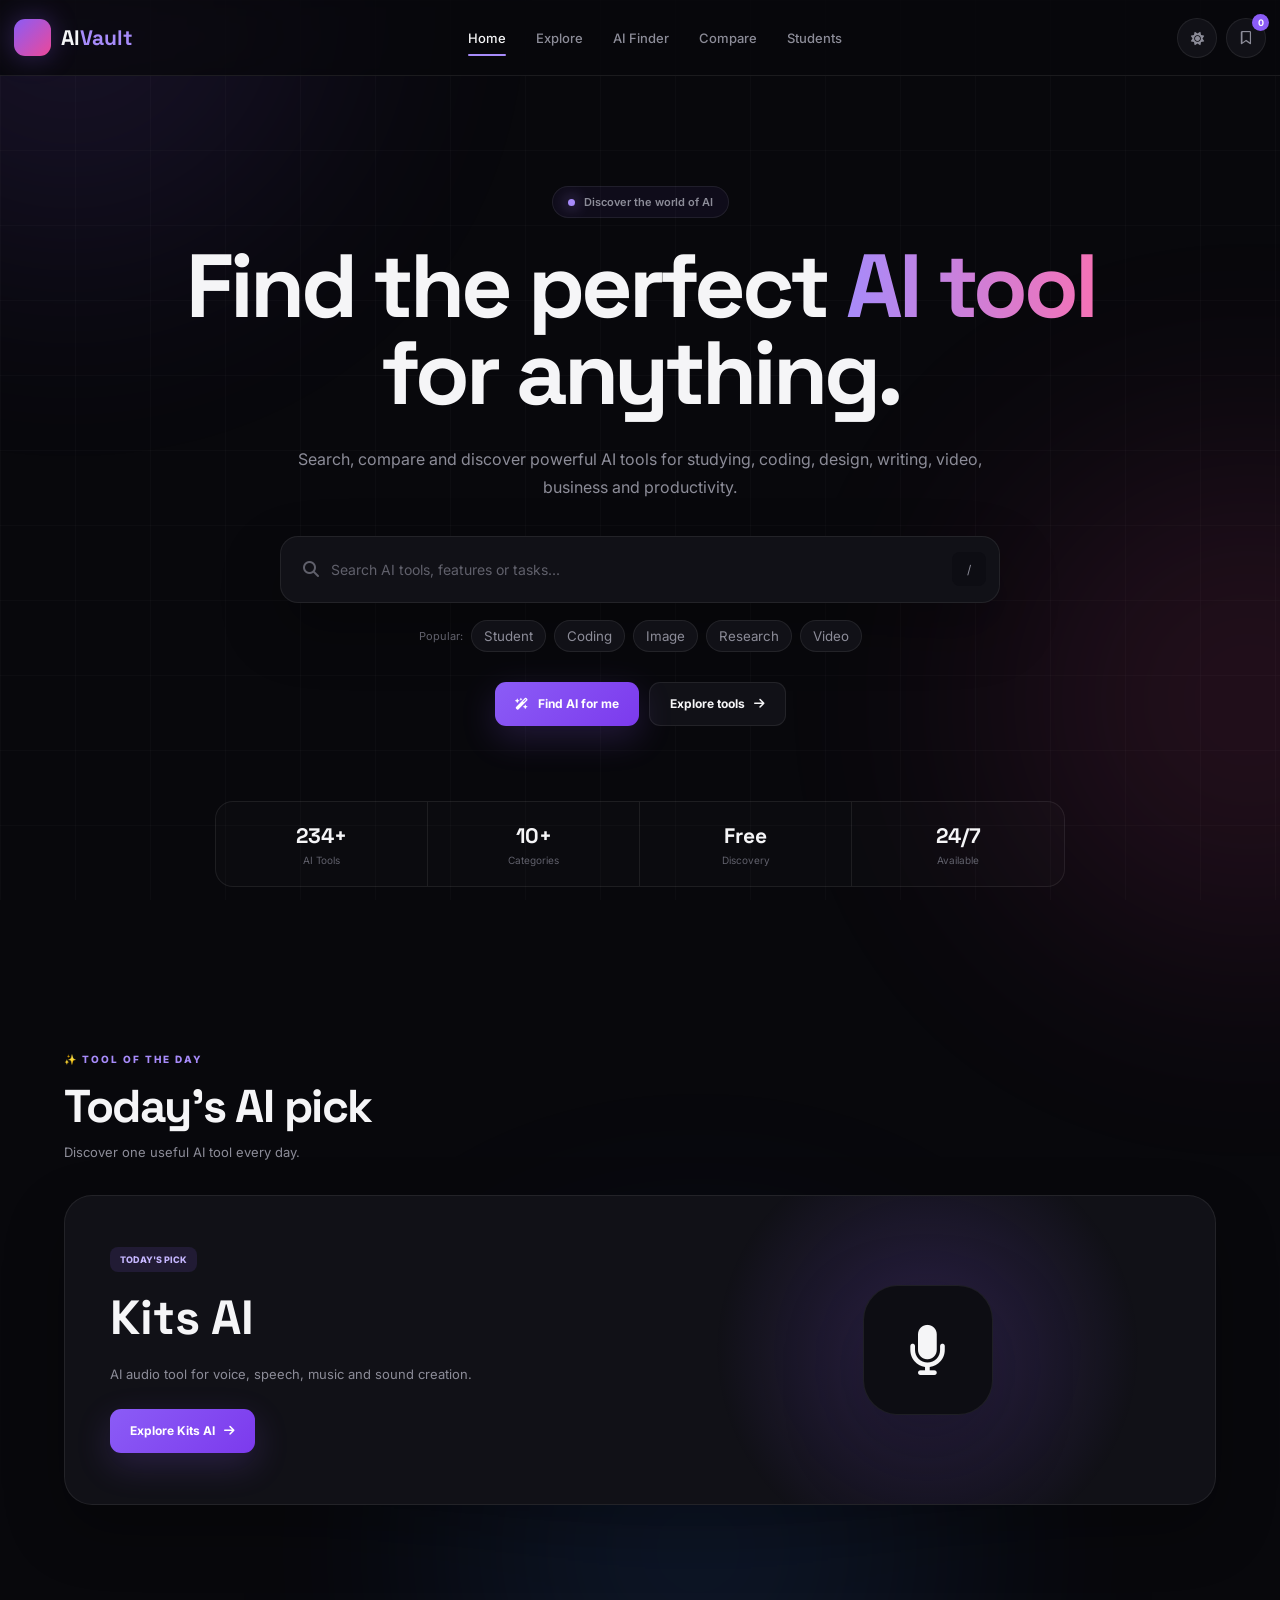
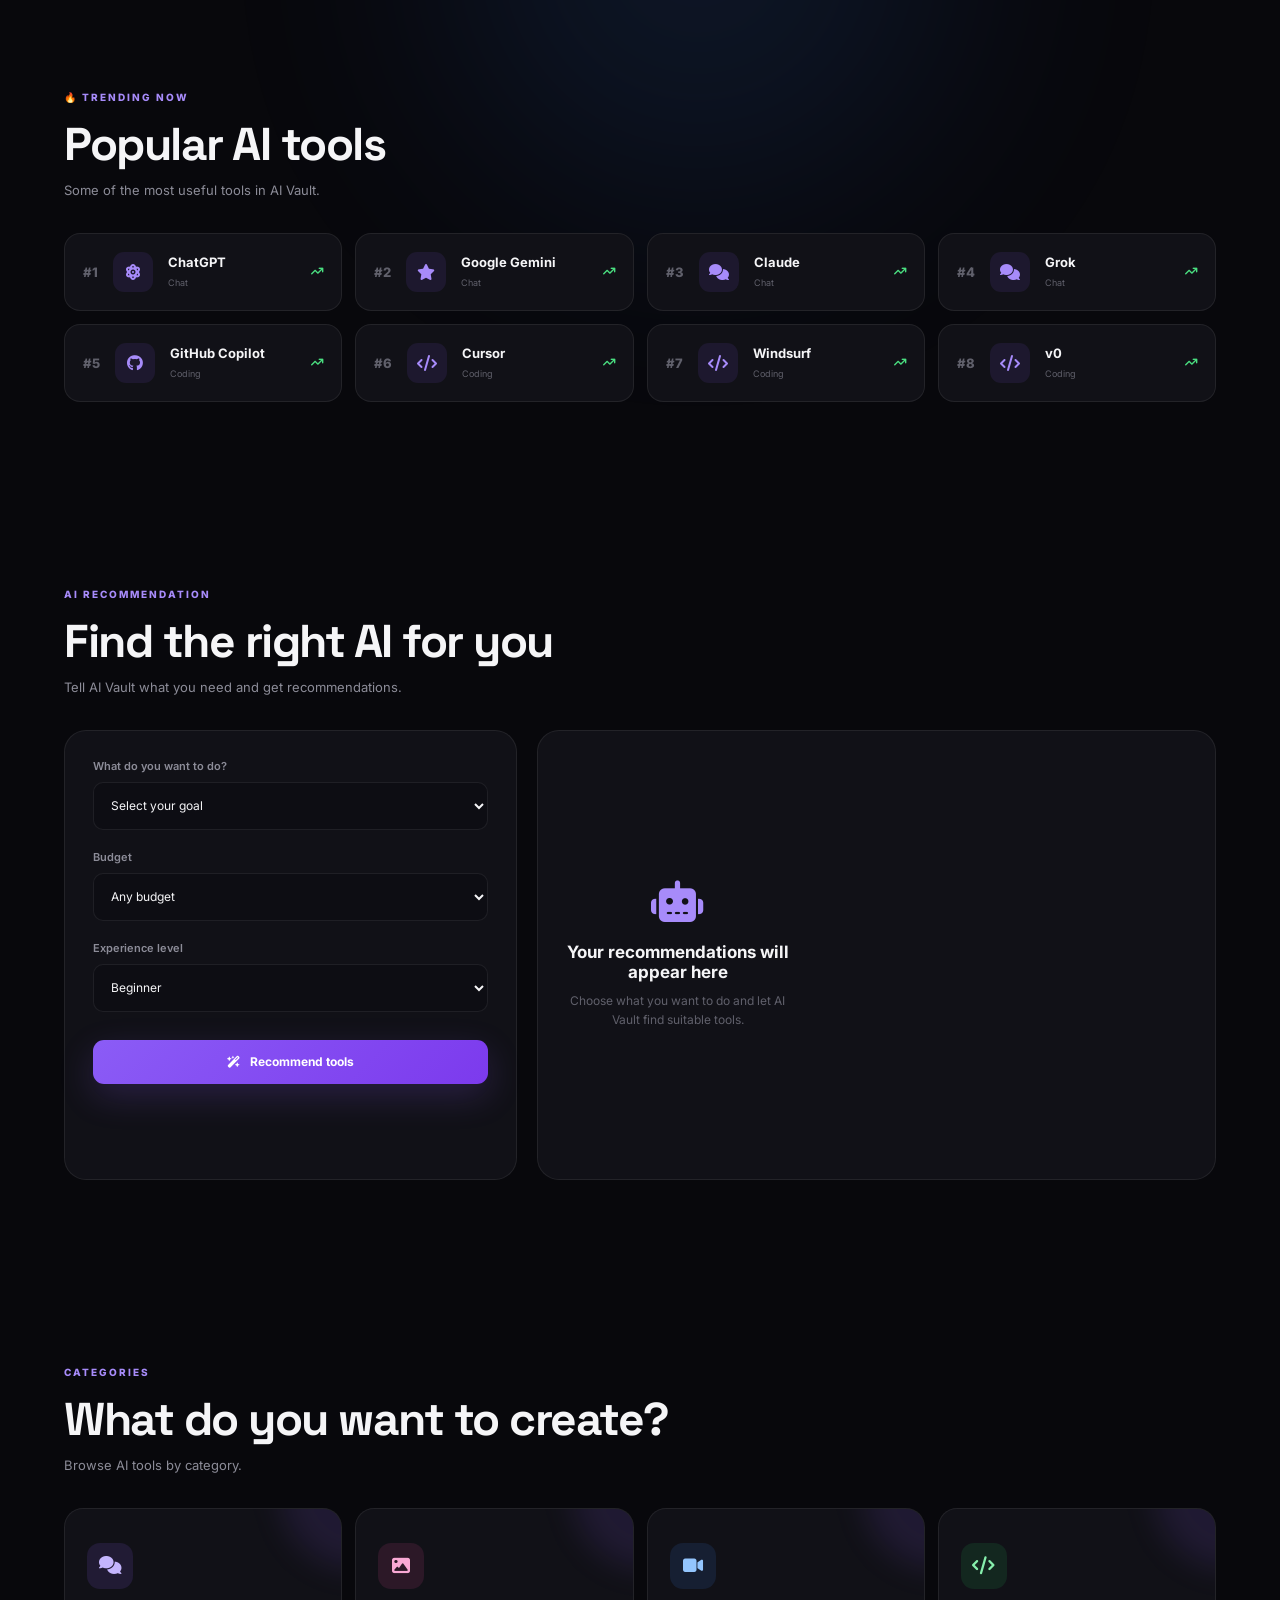
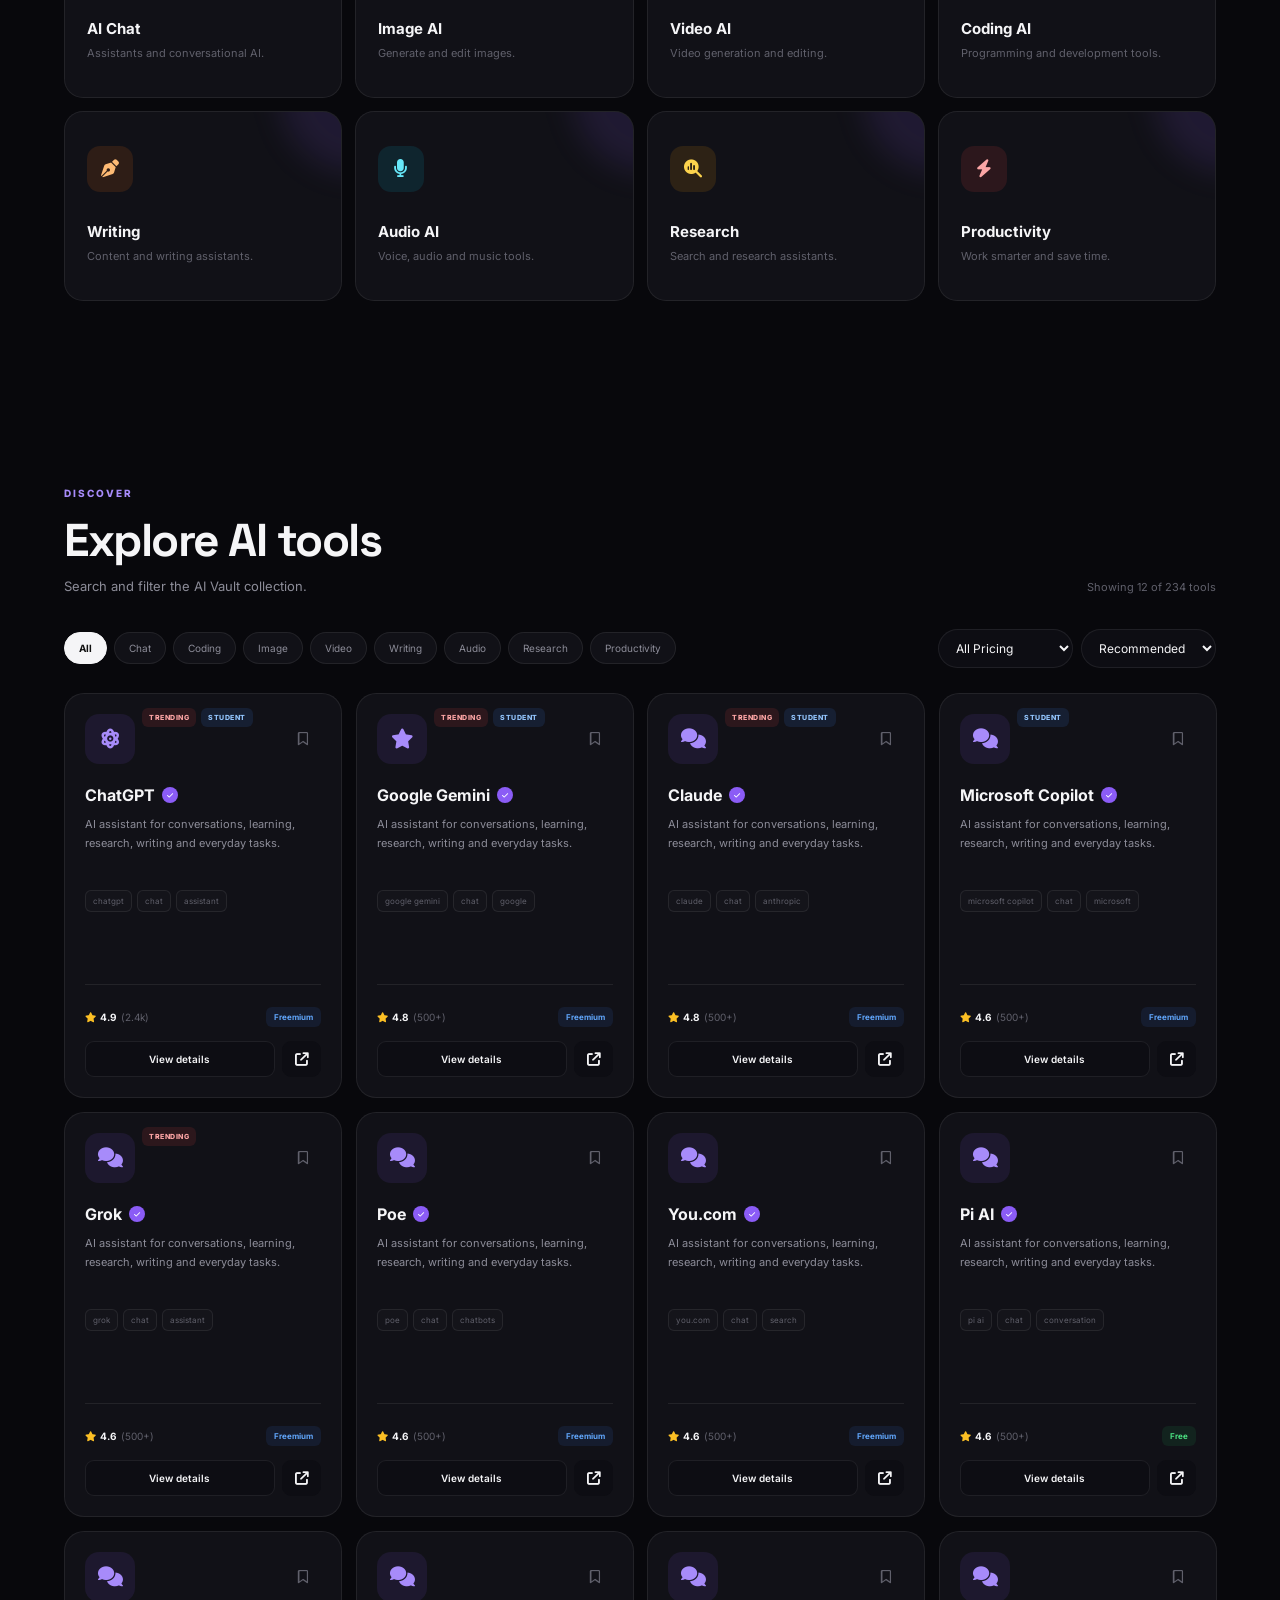
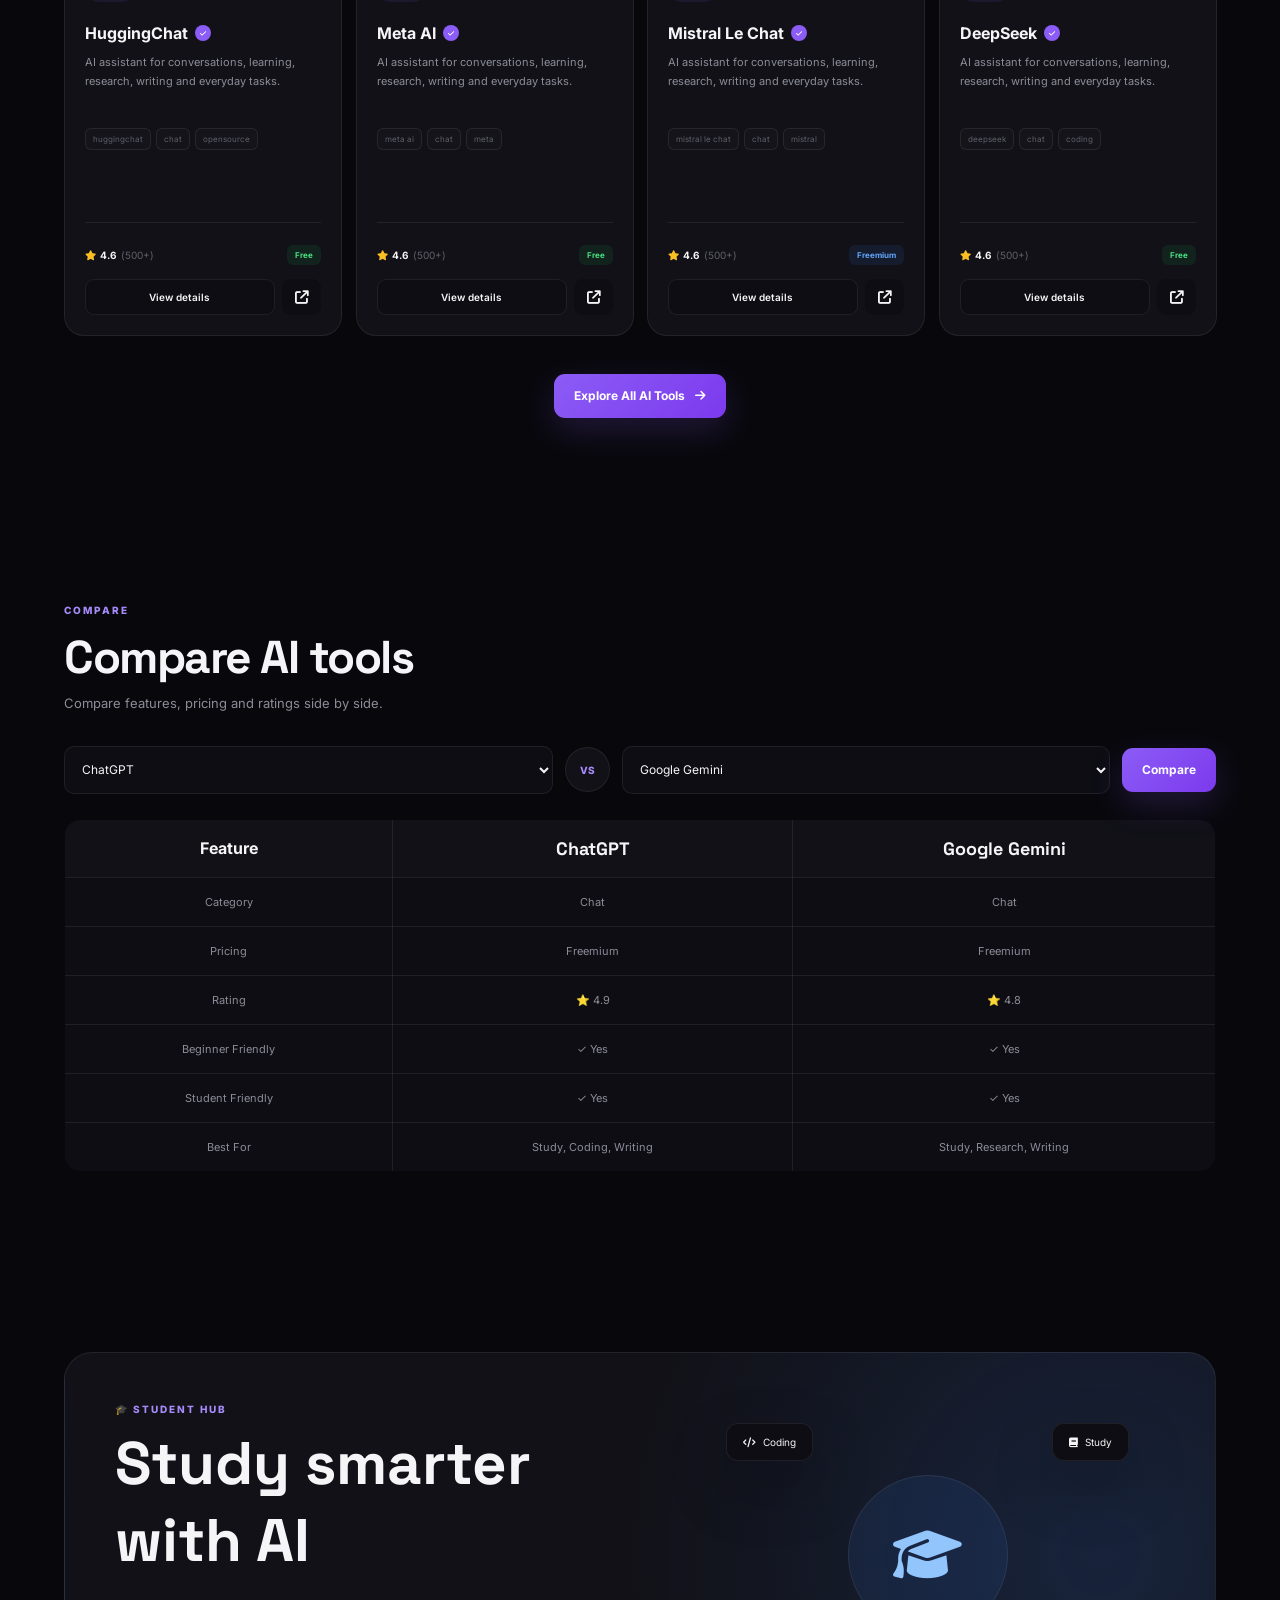
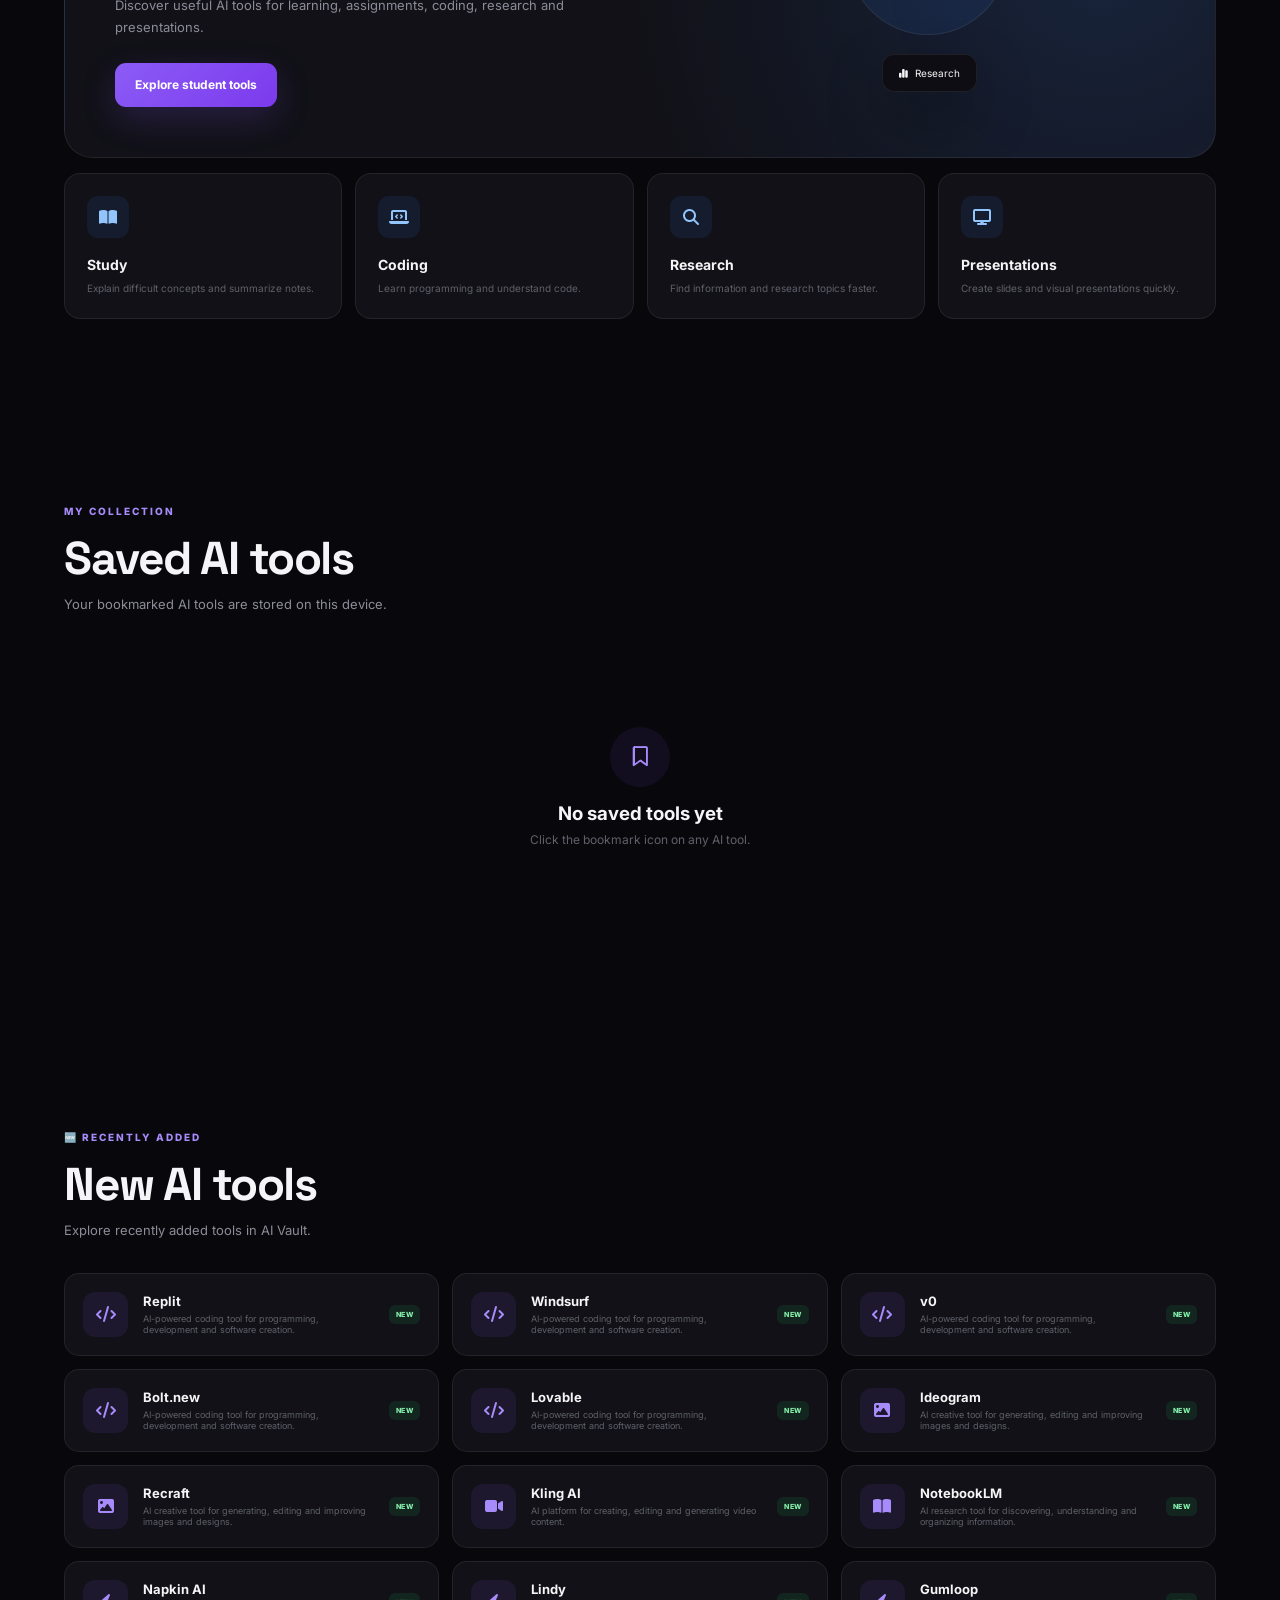
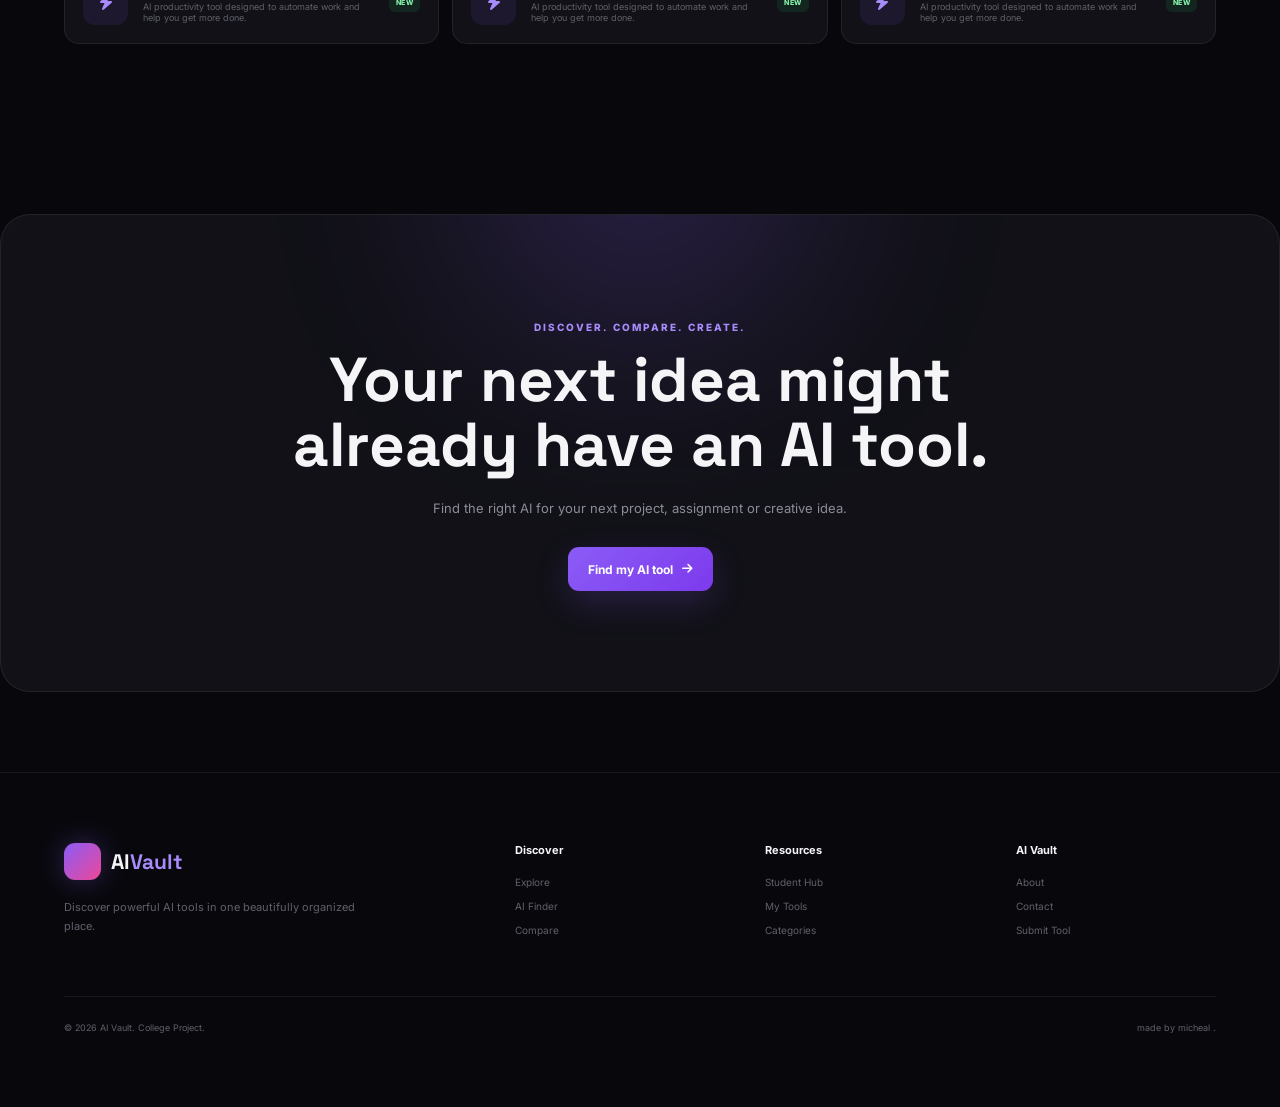
==== commit 5dab4557: "Add files via upload" ====
--- a/index.html
+++ b/index.html
@@ -1,1582 +1,1930 @@
 <!DOCTYPE html>
+
 <html lang="en">
 
 <head>
+
     <meta charset="UTF-8">
 
     <meta
+
         name="viewport"
+
         content="width=device-width, initial-scale=1.0"
+
     >
 
     <meta
+
         name="description"
+
         content="AI Vault - Discover, compare and find the best AI tools for your needs."
+
     >
 
     <title>AI Vault — Discover The Best AI Tools</title>
 
     <!-- GOOGLE FONTS -->
+
     <link
+
         rel="preconnect"
+
         href="https://fonts.googleapis.com"
+
     >
 
     <link
+
         rel="preconnect"
+
         href="https://fonts.gstatic.com"
+
         crossorigin
+
     >
 
     <link
+
         href="https://fonts.googleapis.com/css2?family=Inter:wght@400;500;600;700;800&family=Space+Grotesk:wght@500;600;700&display=swap"
+
         rel="stylesheet"
+
     >
 
     <!-- FONT AWESOME -->
+
     <link
+
         rel="stylesheet"
+
         href="https://cdnjs.cloudflare.com/ajax/libs/font-awesome/6.5.2/css/all.min.css"
+
     >
 
-    <link
-        rel="stylesheet"
-        href="style.css"
+<link rel="stylesheet" href="/style.css">
+<link rel="stylesheet" href="/auth.css">
+
+</head>
+
+<body>
+
+<!-- =====================================================
+
+BACKGROUND
+
+===================================================== -->
+
+<div class="background-grid"></div>
+
+<div class="background-glow glow-one"></div>
+
+<div class="background-glow glow-two"></div>
+
+<div class="background-glow glow-three"></div>
+
+<!-- =====================================================
+
+NAVBAR
+
+===================================================== -->
+
+<header class="navbar">
+    <a href="#home" class="logo">
+        <div class="logo-icon"><i class="fa-solid fa-sparkles"></i></div>
+        <span>AI<span class="logo-highlight">Vault</span></span>
+    </a>
+
+    <nav class="desktop-nav">
+        <a href="#home" class="nav-link active">Home</a>
+        <a href="#explore" class="nav-link">Explore</a>
+        <a href="#finder" class="nav-link">AI Finder</a>
+        <a href="#compare" class="nav-link">Compare</a>
+        <a href="#students" class="nav-link">Students</a>
+    </nav>
+
+    <div class="nav-actions">
+        <button class="icon-button" id="themeButton" aria-label="Change theme" type="button">
+            <i class="fa-solid fa-sun"></i>
+        </button>
+
+        <button class="icon-button saved-nav-button" id="savedNavButton" aria-label="Saved tools" type="button">
+            <i class="fa-regular fa-bookmark"></i>
+            <span class="saved-count" id="savedCount">0</span>
+        </button>
+
+        <span id="navUser" class="av-nav-user" hidden></span>
+        <a href="/login.html" id="loginNav" class="av-login-link" hidden>Sign In</a>
+        <button id="logoutNav" class="av-logout-button" type="button" hidden>Log Out</button>
+
+        <button class="menu-button" id="menuButton" aria-label="Open mobile menu" type="button">
+            <i class="fa-solid fa-bars"></i>
+        </button>
+    </div>
+</header>
+
+<!-- MOBILE MENU -->
+<div class="mobile-menu" id="mobileMenu">
+    <a href="#home">Home</a>
+    <a href="#explore">Explore</a>
+    <a href="#finder">AI Finder</a>
+    <a href="#compare">Compare</a>
+    <a href="#students">Student Hub</a>
+    <a href="#favorites">My Tools</a>
+    <a href="/login.html" id="mobileLogin" hidden>Sign In</a>
+    <button id="mobileLogout" class="av-mobile-logout" type="button" hidden>Log Out</button>
+</div>
+
+<!-- =====================================================
+
+HERO
+
+===================================================== -->
+
+<section
+
+    class="hero"
+
+    id="home"
+
+>
+
+    <div class="hero-content">
+
+        <div class="eyebrow">
+
+            <span class="pulse-dot"></span>
+
+            Discover the world of AI
+
+        </div>
+
+        <h1>
+
+            Find the perfect
+
+            <span>
+
+                AI tool
+
+            </span>
+
+            for anything.
+
+        </h1>
+
+        <p class="hero-description">
+
+            Search, compare and discover powerful AI tools for
+
+            studying, coding, design, writing, video, business
+
+            and productivity.
+
+        </p>
+
+        <!-- SEARCH -->
+
+        <div class="hero-search">
+
+            <i class="fa-solid fa-magnifying-glass"></i>
+
+            <input
+
+                type="text"
+
+                id="mainSearch"
+
+                placeholder="Search AI tools, features or tasks..."
+
+                autocomplete="off"
+
+            >
+
+            <div class="search-shortcut">
+
+                /
+
+            </div>
+
+        </div>
+
+        <div class="quick-searches">
+
+            <span>
+
+                Popular:
+
+            </span>
+
+            <button
+
+                class="quick-search"
+
+                data-search="student"
+
+            >
+
+                Student
+
+            </button>
+
+            <button
+
+                class="quick-search"
+
+                data-search="coding"
+
+            >
+
+                Coding
+
+            </button>
+
+            <button
+
+                class="quick-search"
+
+                data-search="image"
+
+            >
+
+                Image
+
+            </button>
+
+            <button
+
+                class="quick-search"
+
+                data-search="research"
+
+            >
+
+                Research
+
+            </button>
+
+            <button
+
+                class="quick-search"
+
+                data-search="video"
+
+            >
+
+                Video
+
+            </button>
+
+        </div>
+
+        <div class="hero-actions">
+
+            <a
+
+                href="#finder"
+
+                class="primary-button"
+
+            >
+
+                <i class="fa-solid fa-wand-magic-sparkles"></i>
+
+                Find AI for me
+
+            </a>
+
+            <a
+
+                href="#explore"
+
+                class="secondary-button"
+
+            >
+
+                Explore tools
+
+                <i class="fa-solid fa-arrow-right"></i>
+
+            </a>
+
+        </div>
+
+    </div>
+
+    <!-- HERO STATS -->
+
+    <div class="hero-stats">
+
+        <div class="stat">
+
+            <strong id="toolCount">
+
+                20+
+
+            </strong>
+
+            <span>
+
+                AI Tools
+
+            </span>
+
+        </div>
+
+        <div class="stat">
+
+            <strong>
+
+                10+
+
+            </strong>
+
+            <span>
+
+                Categories
+
+            </span>
+
+        </div>
+
+        <div class="stat">
+
+            <strong>
+
+                Free
+
+            </strong>
+
+            <span>
+
+                Discovery
+
+            </span>
+
+        </div>
+
+        <div class="stat">
+
+            <strong>
+
+                24/7
+
+            </strong>
+
+            <span>
+
+                Available
+
+            </span>
+
+        </div>
+
+    </div>
+
+</section>
+
+<!-- =====================================================
+
+TOOL OF THE DAY
+
+===================================================== -->
+
+<section class="section">
+
+    <div class="section-heading">
+
+        <div>
+
+            <span class="section-label">
+
+                ✨ TOOL OF THE DAY
+
+            </span>
+
+            <h2>
+
+                Today's AI pick
+
+            </h2>
+
+            <p>
+
+                Discover one useful AI tool every day.
+
+            </p>
+
+        </div>
+
+    </div>
+
+    <div
+
+        class="tool-of-day"
+
+        id="toolOfDay"
+
+    ></div>
+
+</section>
+
+<!-- =====================================================
+
+TRENDING
+
+===================================================== -->
+
+<section class="section">
+
+    <div class="section-heading">
+
+        <div>
+
+            <span class="section-label">
+
+                🔥 TRENDING NOW
+
+            </span>
+
+            <h2>
+
+                Popular AI tools
+
+            </h2>
+
+            <p>
+
+                Some of the most useful tools in AI Vault.
+
+            </p>
+
+        </div>
+
+    </div>
+
+    <div
+
+        class="trending-grid"
+
+        id="trendingGrid"
+
+    ></div>
+
+</section>
+
+<!-- =====================================================
+
+AI FINDER
+
+===================================================== -->
+
+<section
+
+    class="section finder-section"
+
+    id="finder"
+
+>
+
+    <div class="section-heading">
+
+        <div>
+
+            <span class="section-label">
+
+                AI RECOMMENDATION
+
+            </span>
+
+            <h2>
+
+                Find the right AI for you
+
+            </h2>
+
+            <p>
+
+                Tell AI Vault what you need and get recommendations.
+
+            </p>
+
+        </div>
+
+    </div>
+
+    <div class="finder-container">
+
+        <div class="finder-form">
+
+            <div class="form-group">
+
+                <label>
+
+                    What do you want to do?
+
+                </label>
+
+                <select id="finderPurpose">
+
+                    <option value="">
+
+                        Select your goal
+
+                    </option>
+
+                    <option value="study">
+
+                        Study & Learning
+
+                    </option>
+
+                    <option value="coding">
+
+                        Coding & Programming
+
+                    </option>
+
+                    <option value="writing">
+
+                        Writing & Content
+
+                    </option>
+
+                    <option value="image">
+
+                        Create Images
+
+                    </option>
+
+                    <option value="video">
+
+                        Create Videos
+
+                    </option>
+
+                    <option value="research">
+
+                        Research
+
+                    </option>
+
+                    <option value="design">
+
+                        Design
+
+                    </option>
+
+                    <option value="audio">
+
+                        Audio & Voice
+
+                    </option>
+
+                    <option value="presentation">
+
+                        Presentations
+
+                    </option>
+
+                    <option value="business">
+
+                        Business
+
+                    </option>
+
+                </select>
+
+            </div>
+
+            <div class="form-group">
+
+                <label>
+
+                    Budget
+
+                </label>
+
+               <select id="finderBudget">
+
+    <option value="all">
+
+        Any budget
+
+    </option>
+
+    <option value="freemium">
+
+        Freemium
+
+    </option>
+
+    <option value="paid">
+
+        Paid
+
+    </option>
+
+</select>
+
+            </div>
+
+            <div class="form-group">
+
+                <label>
+
+                    Experience level
+
+                </label>
+
+                <select id="finderLevel">
+
+                    <option value="beginner">
+
+                        Beginner
+
+                    </option>
+
+                    <option value="intermediate">
+
+                        Intermediate
+
+                    </option>
+
+                    <option value="advanced">
+
+                        Advanced
+
+                    </option>
+
+                </select>
+
+            </div>
+
+            <button
+
+                class="primary-button finder-button"
+
+                id="findToolsButton"
+
+            >
+
+                <i class="fa-solid fa-wand-magic-sparkles"></i>
+
+                Recommend tools
+
+            </button>
+
+        </div>
+
+        <div class="finder-results">
+
+            <div
+
+                class="finder-empty"
+
+                id="finderEmpty"
+
+            >
+
+                <i class="fa-solid fa-robot"></i>
+
+                <h3>
+
+                    Your recommendations will appear here
+
+                </h3>
+
+                <p>
+
+                    Choose what you want to do and let AI Vault
+
+                    find suitable tools.
+
+                </p>
+
+            </div>
+
+            <div
+
+                class="recommendation-list"
+
+                id="recommendationList"
+
+            ></div>
+
+        </div>
+
+    </div>
+
+</section>
+
+<!-- =====================================================
+
+CATEGORIES
+
+===================================================== -->
+
+<section
+
+    class="section"
+
+    id="categories"
+
+>
+
+    <div class="section-heading">
+
+        <div>
+
+            <span class="section-label">
+
+                CATEGORIES
+
+            </span>
+
+            <h2>
+
+                What do you want to create?
+
+            </h2>
+
+            <p>
+
+                Browse AI tools by category.
+
+            </p>
+
+        </div>
+
+    </div>
+
+    <div
+
+        class="category-grid"
+
+        id="categoryGrid"
+
     >
-</head>
-
-<body>
+
+        <button
+
+            class="category-card purple"
+
+            data-category="Chat"
+
+        >
+
+            <div class="category-icon">
+
+                <i class="fa-solid fa-comments"></i>
+
+            </div>
+
+            <h3>
+
+                AI Chat
+
+            </h3>
+
+            <p>
+
+                Assistants and conversational AI.
+
+            </p>
+
+        </button>
+
+        <button
+
+            class="category-card pink"
+
+            data-category="Image"
+
+        >
+
+            <div class="category-icon">
+
+                <i class="fa-solid fa-image"></i>
+
+            </div>
+
+            <h3>
+
+                Image AI
+
+            </h3>
+
+            <p>
+
+                Generate and edit images.
+
+            </p>
+
+        </button>
+
+        <button
+
+            class="category-card blue"
+
+            data-category="Video"
+
+        >
+
+            <div class="category-icon">
+
+                <i class="fa-solid fa-video"></i>
+
+            </div>
+
+            <h3>
+
+                Video AI
+
+            </h3>
+
+            <p>
+
+                Video generation and editing.
+
+            </p>
+
+        </button>
+
+        <button
+
+            class="category-card green"
+
+            data-category="Coding"
+
+        >
+
+            <div class="category-icon">
+
+                <i class="fa-solid fa-code"></i>
+
+            </div>
+
+            <h3>
+
+                Coding AI
+
+            </h3>
+
+            <p>
+
+                Programming and development tools.
+
+            </p>
+
+        </button>
+
+        <button
+
+            class="category-card orange"
+
+            data-category="Writing"
+
+        >
+
+            <div class="category-icon">
+
+                <i class="fa-solid fa-pen-nib"></i>
+
+            </div>
+
+            <h3>
+
+                Writing
+
+            </h3>
+
+            <p>
+
+                Content and writing assistants.
+
+            </p>
+
+        </button>
+
+        <button
+
+            class="category-card cyan"
+
+            data-category="Audio"
+
+        >
+
+            <div class="category-icon">
+
+                <i class="fa-solid fa-microphone"></i>
+
+            </div>
+
+            <h3>
+
+                Audio AI
+
+            </h3>
+
+            <p>
+
+                Voice, audio and music tools.
+
+            </p>
+
+        </button>
+
+        <button
+
+            class="category-card yellow"
+
+            data-category="Research"
+
+        >
+
+            <div class="category-icon">
+
+                <i class="fa-solid fa-magnifying-glass-chart"></i>
+
+            </div>
+
+            <h3>
+
+                Research
+
+            </h3>
+
+            <p>
+
+                Search and research assistants.
+
+            </p>
+
+        </button>
+
+        <button
+
+            class="category-card red"
+
+            data-category="Productivity"
+
+        >
+
+            <div class="category-icon">
+
+                <i class="fa-solid fa-bolt"></i>
+
+            </div>
+
+            <h3>
+
+                Productivity
+
+            </h3>
+
+            <p>
+
+                Work smarter and save time.
+
+            </p>
+
+        </button>
+
+    </div>
+
+</section>
 
 <!-- =====================================================
-BACKGROUND
+
+EXPLORE
+
 ===================================================== -->
 
-<div class="background-grid"></div>
-
-<div class="background-glow glow-one"></div>
-<div class="background-glow glow-two"></div>
-<div class="background-glow glow-three"></div>
-
+<section
+
+    class="section"
+
+    id="explore"
+
+>
+
+    <div class="section-heading">
+
+        <div>
+
+            <span class="section-label">
+
+                DISCOVER
+
+            </span>
+
+            <h2>
+
+                Explore AI tools
+
+            </h2>
+
+            <p>
+
+                Search and filter the AI Vault collection.
+
+            </p>
+
+        </div>
+
+        <span
+
+            class="results-count"
+
+            id="resultsCount"
+
+        >
+
+            0 tools
+
+        </span>
+
+    </div>
+
+    <!-- FILTERS -->
+
+    <div class="advanced-filters">
+
+        <div
+
+            class="filter-scroll"
+
+            id="categoryFilters"
+
+        >
+
+            <button
+
+                class="filter active"
+
+                data-category="All"
+
+            >
+
+                All
+
+            </button>
+
+            <button
+
+                class="filter"
+
+                data-category="Chat"
+
+            >
+
+                Chat
+
+            </button>
+
+            <button
+
+                class="filter"
+
+                data-category="Coding"
+
+            >
+
+                Coding
+
+            </button>
+
+            <button
+
+                class="filter"
+
+                data-category="Image"
+
+            >
+
+                Image
+
+            </button>
+
+            <button
+
+                class="filter"
+
+                data-category="Video"
+
+            >
+
+                Video
+
+            </button>
+
+            <button
+
+                class="filter"
+
+                data-category="Writing"
+
+            >
+
+                Writing
+
+            </button>
+
+            <button
+
+                class="filter"
+
+                data-category="Audio"
+
+            >
+
+                Audio
+
+            </button>
+
+            <button
+
+                class="filter"
+
+                data-category="Research"
+
+            >
+
+                Research
+
+            </button>
+
+            <button
+
+                class="filter"
+
+                data-category="Productivity"
+
+            >
+
+                Productivity
+
+            </button>
+
+        </div>
+
+        <div class="filter-selects">
+
+            <select id="pricingFilter">
+
+                <option value="All">
+
+                    All Pricing
+
+                </option>
+
+                <option value="Free">
+
+                    Free
+
+                </option>
+
+                <option value="Freemium">
+
+                    Freemium
+
+                </option>
+
+                <option value="Paid">
+
+                    Paid
+
+                </option>
+
+            </select>
+
+            <select id="sortFilter">
+
+                <option value="recommended">
+
+                    Recommended
+
+                </option>
+
+                <option value="rating">
+
+                    Highest Rating
+
+                </option>
+
+                <option value="name">
+
+                    A - Z
+
+                </option>
+
+            </select>
+
+        </div>
+
+    </div>
+
+    <div
+
+        class="tool-grid"
+
+        id="toolGrid"
+
+    ></div>
+
+    <div
+
+        class="no-results"
+
+        id="noResults"
+
+    >
+
+        <div class="no-results-icon">
+
+            <i class="fa-solid fa-magnifying-glass"></i>
+
+        </div>
+
+        <h3>
+
+            No AI tools found
+
+        </h3>
+
+        <p>
+
+            Try another search or filter.
+
+        </p>
+
+        <button
+
+            class="secondary-button"
+
+            id="resetFilters"
+
+        >
+
+            Reset filters
+
+        </button>
+
+    </div>
+
+</section>
 
 <!-- =====================================================
-NAVBAR
+
+COMPARE
+
 ===================================================== -->
 
-<header class="navbar">
-
-    <a
-        href="#home"
-        class="logo"
+<section
+
+    class="section compare-section"
+
+    id="compare"
+
+>
+
+    <div class="section-heading">
+
+        <div>
+
+            <span class="section-label">
+
+                COMPARE
+
+            </span>
+
+            <h2>
+
+                Compare AI tools
+
+            </h2>
+
+            <p>
+
+                Compare features, pricing and ratings side by side.
+
+            </p>
+
+        </div>
+
+    </div>
+
+    <div class="compare-selectors">
+
+        <select id="compareToolOne"></select>
+
+        <div class="vs-circle">
+
+            VS
+
+        </div>
+
+        <select id="compareToolTwo"></select>
+
+        <button
+
+            class="primary-button"
+
+            id="compareButton"
+
+        >
+
+            Compare
+
+        </button>
+
+    </div>
+
+    <div
+
+        class="comparison-container"
+
+        id="comparisonContainer"
+
+    ></div>
+
+</section>
+
+<!-- =====================================================
+
+STUDENT HUB
+
+===================================================== -->
+
+<section
+
+    class="section student-section"
+
+    id="students"
+
+>
+
+    <div class="student-banner">
+
+        <div class="student-banner-content">
+
+            <span class="section-label">
+
+                🎓 STUDENT HUB
+
+            </span>
+
+            <h2>
+
+                Study smarter with AI
+
+            </h2>
+
+            <p>
+
+                Discover useful AI tools for learning,
+
+                assignments, coding, research and presentations.
+
+            </p>
+
+            <button
+
+                class="primary-button"
+
+                id="studentToolsButton"
+
+            >
+
+                Explore student tools
+
+            </button>
+
+        </div>
+
+        <div class="student-visual">
+
+            <div class="floating-card card-one">
+
+                <i class="fa-solid fa-code"></i>
+
+                Coding
+
+            </div>
+
+            <div class="floating-card card-two">
+
+                <i class="fa-solid fa-book"></i>
+
+                Study
+
+            </div>
+
+            <div class="floating-card card-three">
+
+                <i class="fa-solid fa-chart-simple"></i>
+
+                Research
+
+            </div>
+
+            <div class="student-circle">
+
+                <i class="fa-solid fa-graduation-cap"></i>
+
+            </div>
+
+        </div>
+
+    </div>
+
+    <div class="student-grid">
+
+        <div class="student-feature">
+
+            <div class="student-feature-icon">
+
+                <i class="fa-solid fa-book-open"></i>
+
+            </div>
+
+            <h3>
+
+                Study
+
+            </h3>
+
+            <p>
+
+                Explain difficult concepts and summarize notes.
+
+            </p>
+
+        </div>
+
+        <div class="student-feature">
+
+            <div class="student-feature-icon">
+
+                <i class="fa-solid fa-laptop-code"></i>
+
+            </div>
+
+            <h3>
+
+                Coding
+
+            </h3>
+
+            <p>
+
+                Learn programming and understand code.
+
+            </p>
+
+        </div>
+
+        <div class="student-feature">
+
+            <div class="student-feature-icon">
+
+                <i class="fa-solid fa-magnifying-glass"></i>
+
+            </div>
+
+            <h3>
+
+                Research
+
+            </h3>
+
+            <p>
+
+                Find information and research topics faster.
+
+            </p>
+
+        </div>
+
+        <div class="student-feature">
+
+            <div class="student-feature-icon">
+
+                <i class="fa-solid fa-display"></i>
+
+            </div>
+
+            <h3>
+
+                Presentations
+
+            </h3>
+
+            <p>
+
+                Create slides and visual presentations quickly.
+
+            </p>
+
+        </div>
+
+    </div>
+
+</section>
+
+<!-- =====================================================
+
+FAVORITES
+
+===================================================== -->
+
+<section
+
+    class="section favorites-section"
+
+    id="favorites"
+
+>
+
+    <div class="section-heading">
+
+        <div>
+
+            <span class="section-label">
+
+                MY COLLECTION
+
+            </span>
+
+            <h2>
+
+                Saved AI tools
+
+            </h2>
+
+            <p>
+
+                Your bookmarked AI tools are stored on this device.
+
+            </p>
+
+        </div>
+
+    </div>
+
+    <div
+
+        class="tool-grid"
+
+        id="favoritesGrid"
+
+    ></div>
+
+    <div
+
+        class="favorites-empty"
+
+        id="favoritesEmpty"
+
     >
 
-        <div class="logo-icon">
-            <i class="fa-solid fa-sparkles"></i>
-        </div>
+        <i class="fa-regular fa-bookmark"></i>
+
+        <h3>
+
+            No saved tools yet
+
+        </h3>
+
+        <p>
+
+            Click the bookmark icon on any AI tool.
+
+        </p>
+
+    </div>
+
+</section>
+
+<!-- =====================================================
+
+NEW TOOLS
+
+===================================================== -->
+
+<section class="section">
+
+    <div class="section-heading">
+
+        <div>
+
+            <span class="section-label">
+
+                🆕 RECENTLY ADDED
+
+            </span>
+
+            <h2>
+
+                New AI tools
+
+            </h2>
+
+            <p>
+
+                Explore recently added tools in AI Vault.
+
+            </p>
+
+        </div>
+
+    </div>
+
+    <div
+
+        class="new-tools-grid"
+
+        id="newToolsGrid"
+
+    ></div>
+
+</section>
+
+<!-- =====================================================
+
+CTA
+
+===================================================== -->
+
+<section class="cta-section">
+
+    <div class="cta-glow"></div>
+
+    <div class="cta-content">
+
+        <span class="section-label">
+
+            DISCOVER. COMPARE. CREATE.
+
+        </span>
+
+        <h2>
+
+            Your next idea might already have an AI tool.
+
+        </h2>
+
+        <p>
+
+            Find the right AI for your next project,
+
+            assignment or creative idea.
+
+        </p>
+
+        <a
+
+            href="#finder"
+
+            class="primary-button"
+
+        >
+
+            Find my AI tool
+
+            <i class="fa-solid fa-arrow-right"></i>
+
+        </a>
+
+    </div>
+
+</section>
+
+<!-- =====================================================
+
+FOOTER
+
+===================================================== -->
+
+<footer>
+
+    <div class="footer-content">
+
+        <div class="footer-brand">
+
+            <div class="logo">
+
+                <div class="logo-icon">
+
+                    <i class="fa-solid fa-sparkles"></i>
+
+                </div>
+
+                <span>
+
+                    AI<span class="logo-highlight">Vault</span>
+
+                </span>
+
+            </div>
+
+            <p>
+
+                Discover powerful AI tools in one
+
+                beautifully organized place.
+
+            </p>
+
+        </div>
+
+        <div class="footer-column">
+
+            <h4>
+
+                Discover
+
+            </h4>
+
+            <a href="#explore">
+
+                Explore
+
+            </a>
+
+            <a href="#finder">
+
+                AI Finder
+
+            </a>
+
+            <a href="#compare">
+
+                Compare
+
+            </a>
+
+        </div>
+
+        <div class="footer-column">
+
+            <h4>
+
+                Resources
+
+            </h4>
+
+            <a href="#students">
+
+                Student Hub
+
+            </a>
+
+            <a href="#favorites">
+
+                My Tools
+
+            </a>
+
+            <a href="#categories">
+
+                Categories
+
+            </a>
+
+        </div>
+
+        <div class="footer-column">
+
+            <h4>
+
+                AI Vault
+
+            </h4>
+
+            <a href="#home">
+
+                About
+
+            </a>
+
+            <a href="#home">
+
+                Contact
+
+            </a>
+
+            <a href="#home">
+
+                Submit Tool
+
+            </a>
+
+        </div>
+
+    </div>
+
+    <div class="footer-bottom">
 
         <span>
-            AI<span class="logo-highlight">Vault</span>
+
+            © 2026 AI Vault. College Project.
+
         </span>
 
-    </a>
-
-
-    <nav class="desktop-nav">
-
-        <a
-            href="#home"
-            class="nav-link active"
+        <span>
+
+            made by micheal .
+
+        </span>
+
+    </div>
+
+</footer>
+
+<!-- =====================================================
+
+TOOL DETAILS MODAL
+
+===================================================== -->
+
+<div
+
+    class="modal-overlay"
+
+    id="toolModal"
+
+>
+
+    <div class="modal">
+
+        <button
+
+            class="modal-close"
+
+            id="modalClose"
+
         >
-            Home
-        </a>
-
-        <a
-            href="#explore"
-            class="nav-link"
-        >
-            Explore
-        </a>
-
-        <a
-            href="#finder"
-            class="nav-link"
-        >
-            AI Finder
-        </a>
-
-        <a
-            href="#compare"
-            class="nav-link"
-        >
-            Compare
-        </a>
-
-        <a
-            href="#students"
-            class="nav-link"
-        >
-            Students
-        </a>
-
-    </nav>
-
-
-    <div class="nav-actions">
-
-        <button
-            class="icon-button"
-            id="themeButton"
-            aria-label="Change Theme"
-        >
-
-            <i class="fa-solid fa-sun"></i>
+
+            <i class="fa-solid fa-xmark"></i>
 
         </button>
 
-
-        <button
-            class="icon-button saved-nav-button"
-            id="savedNavButton"
-            aria-label="Saved Tools"
-        >
-
-            <i class="fa-regular fa-bookmark"></i>
-
-            <span
-                class="saved-count"
-                id="savedCount"
-            >
-                0
-            </span>
-
-        </button>
-
-
-        <button
-            class="menu-button"
-            id="menuButton"
-        >
-
-            <i class="fa-solid fa-bars"></i>
-
-        </button>
-
-    </div>
-
-</header>
-
+        <div
+
+            id="modalContent"
+
+            class="modal-content"
+
+        ></div>
+
+    </div>
+
+</div>
 
 <!-- =====================================================
-MOBILE MENU
+
+TOAST
+
 ===================================================== -->
 
 <div
-    class="mobile-menu"
-    id="mobileMenu"
+
+    class="toast"
+
+    id="toast"
+
 >
 
-    <a href="#home">
-        Home
-    </a>
-
-    <a href="#explore">
-        Explore
-    </a>
-
-    <a href="#finder">
-        AI Finder
-    </a>
-
-    <a href="#compare">
-        Compare
-    </a>
-
-    <a href="#students">
-        Student Hub
-    </a>
-
-    <a href="#favorites">
-        My Tools
-    </a>
+    <i class="fa-solid fa-circle-check"></i>
+
+    <span id="toastMessage">
+
+        Saved
+
+    </span>
 
 </div>
 
-
-<!-- =====================================================
-HERO
-===================================================== -->
-
-<section
-    class="hero"
-    id="home"
+<!-- BACK TO TOP -->
+
+<button
+
+    class="back-to-top"
+
+    id="backToTop"
+
 >
 
-    <div class="hero-content">
-
-        <div class="eyebrow">
-
-            <span class="pulse-dot"></span>
-
-            Discover the world of AI
-
-        </div>
-
-
-        <h1>
-
-            Find the perfect
-
-            <span>
-                AI tool
-            </span>
-
-            for anything.
-
-        </h1>
-
-
-        <p class="hero-description">
-
-            Search, compare and discover powerful AI tools for
-            studying, coding, design, writing, video, business
-            and productivity.
-
-        </p>
-
-
-        <!-- SEARCH -->
-
-        <div class="hero-search">
-
-            <i class="fa-solid fa-magnifying-glass"></i>
-
-            <input
-                type="text"
-                id="mainSearch"
-                placeholder="Search AI tools, features or tasks..."
-                autocomplete="off"
-            >
-
-            <div class="search-shortcut">
-                /
-            </div>
-
-        </div>
-
-
-        <div class="quick-searches">
-
-            <span>
-                Popular:
-            </span>
-
-            <button
-                class="quick-search"
-                data-search="student"
-            >
-                Student
-            </button>
-
-            <button
-                class="quick-search"
-                data-search="coding"
-            >
-                Coding
-            </button>
-
-            <button
-                class="quick-search"
-                data-search="image"
-            >
-                Image
-            </button>
-
-            <button
-                class="quick-search"
-                data-search="research"
-            >
-                Research
-            </button>
-
-            <button
-                class="quick-search"
-                data-search="video"
-            >
-                Video
-            </button>
-
-        </div>
-
-
-        <div class="hero-actions">
-
-            <a
-                href="#finder"
-                class="primary-button"
-            >
-
-                <i class="fa-solid fa-wand-magic-sparkles"></i>
-
-                Find AI for me
-
-            </a>
-
-            <a
-                href="#explore"
-                class="secondary-button"
-            >
-
-                Explore tools
-
-                <i class="fa-solid fa-arrow-right"></i>
-
-            </a>
-
-        </div>
-
-    </div>
-
-
-    <!-- HERO STATS -->
-
-    <div class="hero-stats">
-
-        <div class="stat">
-
-            <strong id="toolCount">
-                20+
-            </strong>
-
-            <span>
-                AI Tools
-            </span>
-
-        </div>
-
-
-        <div class="stat">
-
-            <strong>
-                10+
-            </strong>
-
-            <span>
-                Categories
-            </span>
-
-        </div>
-
-
-        <div class="stat">
-
-            <strong>
-                Free
-            </strong>
-
-            <span>
-                Discovery
-            </span>
-
-        </div>
-
-
-        <div class="stat">
-
-            <strong>
-                24/7
-            </strong>
-
-            <span>
-                Available
-            </span>
-
-        </div>
-
-    </div>
-
-</section>
-
-
-<!-- =====================================================
-TOOL OF THE DAY
-===================================================== -->
-
-<section class="section">
-
-    <div class="section-heading">
-
-        <div>
-
-            <span class="section-label">
-                ✨ TOOL OF THE DAY
-            </span>
-
-            <h2>
-                Today's AI pick
-            </h2>
-
-            <p>
-                Discover one useful AI tool every day.
-            </p>
-
-        </div>
-
-    </div>
-
-
-    <div
-        class="tool-of-day"
-        id="toolOfDay"
-    ></div>
-
-</section>
-
-
-<!-- =====================================================
-TRENDING
-===================================================== -->
-
-<section class="section">
-
-    <div class="section-heading">
-
-        <div>
-
-            <span class="section-label">
-                🔥 TRENDING NOW
-            </span>
-
-            <h2>
-                Popular AI tools
-            </h2>
-
-            <p>
-                Some of the most useful tools in AI Vault.
-            </p>
-
-        </div>
-
-    </div>
-
-
-    <div
-        class="trending-grid"
-        id="trendingGrid"
-    ></div>
-
-</section>
-
-
-<!-- =====================================================
-AI FINDER
-===================================================== -->
-
-<section
-    class="section finder-section"
-    id="finder"
->
-
-    <div class="section-heading">
-
-        <div>
-
-            <span class="section-label">
-                AI RECOMMENDATION
-            </span>
-
-            <h2>
-                Find the right AI for you
-            </h2>
-
-            <p>
-                Tell AI Vault what you need and get recommendations.
-            </p>
-
-        </div>
-
-    </div>
-
-
-    <div class="finder-container">
-
-        <div class="finder-form">
-
-            <div class="form-group">
-
-                <label>
-                    What do you want to do?
-                </label>
-
-                <select id="finderPurpose">
-
-                    <option value="">
-                        Select your goal
-                    </option>
-
-                    <option value="study">
-                        Study & Learning
-                    </option>
-
-                    <option value="coding">
-                        Coding & Programming
-                    </option>
-
-                    <option value="writing">
-                        Writing & Content
-                    </option>
-
-                    <option value="image">
-                        Create Images
-                    </option>
-
-                    <option value="video">
-                        Create Videos
-                    </option>
-
-                    <option value="research">
-                        Research
-                    </option>
-
-                    <option value="design">
-                        Design
-                    </option>
-
-                    <option value="audio">
-                        Audio & Voice
-                    </option>
-
-                    <option value="presentation">
-                        Presentations
-                    </option>
-
-                    <option value="business">
-                        Business
-                    </option>
-
-                </select>
-
-            </div>
-
-
-            <div class="form-group">
-
-                <label>
-                    Budget
-                </label>
-
-               <select id="finderBudget">
-
-    <option value="all">
-        Any budget
-    </option>
-
-    <option value="freemium">
-        Freemium
-    </option>
-
-    <option value="paid">
-        Paid
-    </option>
-
-</select>
-
-            </div>
-
-
-            <div class="form-group">
-
-                <label>
-                    Experience level
-                </label>
-
-                <select id="finderLevel">
-
-                    <option value="beginner">
-                        Beginner
-                    </option>
-
-                    <option value="intermediate">
-                        Intermediate
-                    </option>
-
-                    <option value="advanced">
-                        Advanced
-                    </option>
-
-                </select>
-
-            </div>
-
-
-            <button
-                class="primary-button finder-button"
-                id="findToolsButton"
-            >
-
-                <i class="fa-solid fa-wand-magic-sparkles"></i>
-
-                Recommend tools
-
-            </button>
-
-        </div>
-
-
-        <div class="finder-results">
-
-            <div
-                class="finder-empty"
-                id="finderEmpty"
-            >
-
-                <i class="fa-solid fa-robot"></i>
-
-                <h3>
-                    Your recommendations will appear here
-                </h3>
-
-                <p>
-                    Choose what you want to do and let AI Vault
-                    find suitable tools.
-                </p>
-
-            </div>
-
-
-            <div
-                class="recommendation-list"
-                id="recommendationList"
-            ></div>
-
-        </div>
-
-    </div>
-
-</section>
-
-
-<!-- =====================================================
-CATEGORIES
-===================================================== -->
-
-<section
-    class="section"
-    id="categories"
->
-
-    <div class="section-heading">
-
-        <div>
-
-            <span class="section-label">
-                CATEGORIES
-            </span>
-
-            <h2>
-                What do you want to create?
-            </h2>
-
-            <p>
-                Browse AI tools by category.
-            </p>
-
-        </div>
-
-    </div>
-
-
-    <div
-        class="category-grid"
-        id="categoryGrid"
-    >
-
-        <button
-            class="category-card purple"
-            data-category="Chat"
-        >
-
-            <div class="category-icon">
-
-                <i class="fa-solid fa-comments"></i>
-
-            </div>
-
-            <h3>
-                AI Chat
-            </h3>
-
-            <p>
-                Assistants and conversational AI.
-            </p>
-
-        </button>
-
-
-        <button
-            class="category-card pink"
-            data-category="Image"
-        >
-
-            <div class="category-icon">
-
-                <i class="fa-solid fa-image"></i>
-
-            </div>
-
-            <h3>
-                Image AI
-            </h3>
-
-            <p>
-                Generate and edit images.
-            </p>
-
-        </button>
-
-
-        <button
-            class="category-card blue"
-            data-category="Video"
-        >
-
-            <div class="category-icon">
-
-                <i class="fa-solid fa-video"></i>
-
-            </div>
-
-            <h3>
-                Video AI
-            </h3>
-
-            <p>
-                Video generation and editing.
-            </p>
-
-        </button>
-
-
-        <button
-            class="category-card green"
-            data-category="Coding"
-        >
-
-            <div class="category-icon">
-
-                <i class="fa-solid fa-code"></i>
-
-            </div>
-
-            <h3>
-                Coding AI
-            </h3>
-
-            <p>
-                Programming and development tools.
-            </p>
-
-        </button>
-
-
-        <button
-            class="category-card orange"
-            data-category="Writing"
-        >
-
-            <div class="category-icon">
-
-                <i class="fa-solid fa-pen-nib"></i>
-
-            </div>
-
-            <h3>
-                Writing
-            </h3>
-
-            <p>
-                Content and writing assistants.
-            </p>
-
-        </button>
-
-
-        <button
-            class="category-card cyan"
-            data-category="Audio"
-        >
-
-            <div class="category-icon">
-
-                <i class="fa-solid fa-microphone"></i>
-
-            </div>
-
-            <h3>
-                Audio AI
-            </h3>
-
-            <p>
-                Voice, audio and music tools.
-            </p>
-
-        </button>
-
-
-        <button
-            class="category-card yellow"
-            data-category="Research"
-        >
-
-            <div class="category-icon">
-
-                <i class="fa-solid fa-magnifying-glass-chart"></i>
-
-            </div>
-
-            <h3>
-                Research
-            </h3>
-
-            <p>
-                Search and research assistants.
-            </p>
-
-        </button>
-
-
-        <button
-            class="category-card red"
-            data-category="Productivity"
-        >
-
-            <div class="category-icon">
-
-                <i class="fa-solid fa-bolt"></i>
-
-            </div>
-
-            <h3>
-                Productivity
-            </h3>
-
-            <p>
-                Work smarter and save time.
-            </p>
-
-        </button>
-
-    </div>
-
-</section>
-
-
-<!-- =====================================================
-EXPLORE
-===================================================== -->
-
-<section
-    class="section"
-    id="explore"
->
-
-    <div class="section-heading">
-
-        <div>
-
-            <span class="section-label">
-                DISCOVER
-            </span>
-
-            <h2>
-                Explore AI tools
-            </h2>
-
-            <p>
-                Search and filter the AI Vault collection.
-            </p>
-
-        </div>
-
-        <span
-            class="results-count"
-            id="resultsCount"
-        >
-            0 tools
-        </span>
-
-    </div>
-
-
-    <!-- FILTERS -->
-
-    <div class="advanced-filters">
-
-        <div
-            class="filter-scroll"
-            id="categoryFilters"
-        >
-
-            <button
-                class="filter active"
-                data-category="All"
-            >
-                All
-            </button>
-
-            <button
-                class="filter"
-                data-category="Chat"
-            >
-                Chat
-            </button>
-
-            <button
-                class="filter"
-                data-category="Coding"
-            >
-                Coding
-            </button>
-
-            <button
-                class="filter"
-                data-category="Image"
-            >
-                Image
-            </button>
-
-            <button
-                class="filter"
-                data-category="Video"
-            >
-                Video
-            </button>
-
-            <button
-                class="filter"
-                data-category="Writing"
-            >
-                Writing
-            </button>
-
-            <button
-                class="filter"
-                data-category="Audio"
-            >
-                Audio
-            </button>
-
-            <button
-                class="filter"
-                data-category="Research"
-            >
-                Research
-            </button>
-
-            <button
-                class="filter"
-                data-category="Productivity"
-            >
-                Productivity
-            </button>
-
-        </div>
-
-
-        <div class="filter-selects">
-
-            <select id="pricingFilter">
-
-                <option value="All">
-                    All Pricing
-                </option>
-
-                <option value="Free">
-                    Free
-                </option>
-
-                <option value="Freemium">
-                    Freemium
-                </option>
-
-                <option value="Paid">
-                    Paid
-                </option>
-
-            </select>
-
-
-            <select id="sortFilter">
-
-                <option value="recommended">
-                    Recommended
-                </option>
-
-                <option value="rating">
-                    Highest Rating
-                </option>
-
-                <option value="name">
-                    A - Z
-                </option>
-
-            </select>
-
-        </div>
-
-    </div>
-
-
-    <div
-        class="tool-grid"
-        id="toolGrid"
-    ></div>
-
-
-    <div
-        class="no-results"
-        id="noResults"
-    >
-
-        <div class="no-results-icon">
-
-            <i class="fa-solid fa-magnifying-glass"></i>
-
-        </div>
-
-        <h3>
-            No AI tools found
-        </h3>
-
-        <p>
-            Try another search or filter.
-        </p>
-
-        <button
-            class="secondary-button"
-            id="resetFilters"
-        >
-            Reset filters
-        </button>
-
-    </div>
-
-</section>
-
-
-<!-- =====================================================
-COMPARE
-===================================================== -->
-
-<section
-    class="section compare-section"
-    id="compare"
->
-
-    <div class="section-heading">
-
-        <div>
-
-            <span class="section-label">
-                COMPARE
-            </span>
-
-            <h2>
-                Compare AI tools
-            </h2>
-
-            <p>
-                Compare features, pricing and ratings side by side.
-            </p>
-
-        </div>
-
-    </div>
-
-
-    <div class="compare-selectors">
-
-        <select id="compareToolOne"></select>
-
-        <div class="vs-circle">
-            VS
-        </div>
-
-        <select id="compareToolTwo"></select>
-
-        <button
-            class="primary-button"
-            id="compareButton"
-        >
-            Compare
-        </button>
-
-    </div>
-
-
-    <div
-        class="comparison-container"
-        id="comparisonContainer"
-    ></div>
-
-</section>
-
-
-<!-- =====================================================
-STUDENT HUB
-===================================================== -->
-
-<section
-    class="section student-section"
-    id="students"
->
-
-    <div class="student-banner">
-
-        <div class="student-banner-content">
-
-            <span class="section-label">
-                🎓 STUDENT HUB
-            </span>
-
-            <h2>
-                Study smarter with AI
-            </h2>
-
-            <p>
-
-                Discover useful AI tools for learning,
-                assignments, coding, research and presentations.
-
-            </p>
-
-            <button
-                class="primary-button"
-                id="studentToolsButton"
-            >
-
-                Explore student tools
-
-            </button>
-
-        </div>
-
-
-        <div class="student-visual">
-
-            <div class="floating-card card-one">
-                <i class="fa-solid fa-code"></i>
-                Coding
-            </div>
-
-            <div class="floating-card card-two">
-                <i class="fa-solid fa-book"></i>
-                Study
-            </div>
-
-            <div class="floating-card card-three">
-                <i class="fa-solid fa-chart-simple"></i>
-                Research
-            </div>
-
-            <div class="student-circle">
-
-                <i class="fa-solid fa-graduation-cap"></i>
-
-            </div>
-
-        </div>
-
-    </div>
-
-
-    <div class="student-grid">
-
-        <div class="student-feature">
-
-            <div class="student-feature-icon">
-
-                <i class="fa-solid fa-book-open"></i>
-
-            </div>
-
-            <h3>
-                Study
-            </h3>
-
-            <p>
-                Explain difficult concepts and summarize notes.
-            </p>
-
-        </div>
-
-
-        <div class="student-feature">
-
-            <div class="student-feature-icon">
-
-                <i class="fa-solid fa-laptop-code"></i>
-
-            </div>
-
-            <h3>
-                Coding
-            </h3>
-
-            <p>
-                Learn programming and understand code.
-            </p>
-
-        </div>
-
-
-        <div class="student-feature">
-
-            <div class="student-feature-icon">
-
-                <i class="fa-solid fa-magnifying-glass"></i>
-
-            </div>
-
-            <h3>
-                Research
-            </h3>
-
-            <p>
-                Find information and research topics faster.
-            </p>
-
-        </div>
-
-
-        <div class="student-feature">
-
-            <div class="student-feature-icon">
-
-                <i class="fa-solid fa-display"></i>
-
-            </div>
-
-            <h3>
-                Presentations
-            </h3>
-
-            <p>
-                Create slides and visual presentations quickly.
-            </p>
-
-        </div>
-
-    </div>
-
-</section>
-
-
-<!-- =====================================================
-FAVORITES
-===================================================== -->
-
-<section
-    class="section favorites-section"
-    id="favorites"
->
-
-    <div class="section-heading">
-
-        <div>
-
-            <span class="section-label">
-                MY COLLECTION
-            </span>
-
-            <h2>
-                Saved AI tools
-            </h2>
-
-            <p>
-                Your bookmarked AI tools are stored on this device.
-            </p>
-
-        </div>
-
-    </div>
-
-
-    <div
-        class="tool-grid"
-        id="favoritesGrid"
-    ></div>
-
-
-    <div
-        class="favorites-empty"
-        id="favoritesEmpty"
-    >
-
-        <i class="fa-regular fa-bookmark"></i>
-
-        <h3>
-            No saved tools yet
-        </h3>
-
-        <p>
-            Click the bookmark icon on any AI tool.
-        </p>
-
-    </div>
-
-</section>
-
-
-<!-- =====================================================
-NEW TOOLS
-===================================================== -->
-
-<section class="section">
-
-    <div class="section-heading">
-
-        <div>
-
-            <span class="section-label">
-                🆕 RECENTLY ADDED
-            </span>
-
-            <h2>
-                New AI tools
-            </h2>
-
-            <p>
-                Explore recently added tools in AI Vault.
-            </p>
-
-        </div>
-
-    </div>
-
-
-    <div
-        class="new-tools-grid"
-        id="newToolsGrid"
-    ></div>
-
-</section>
-
-
-<!-- =====================================================
-CTA
-===================================================== -->
-
-<section class="cta-section">
-
-    <div class="cta-glow"></div>
-
-    <div class="cta-content">
-
-        <span class="section-label">
-            DISCOVER. COMPARE. CREATE.
-        </span>
-
-        <h2>
-            Your next idea might already have an AI tool.
-        </h2>
-
-        <p>
-            Find the right AI for your next project,
-            assignment or creative idea.
-        </p>
-
-        <a
-            href="#finder"
-            class="primary-button"
-        >
-
-            Find my AI tool
-
-            <i class="fa-solid fa-arrow-right"></i>
-
-        </a>
-
-    </div>
-
-</section>
-
-
-<!-- =====================================================
-FOOTER
-===================================================== -->
-
-<footer>
-
-    <div class="footer-content">
-
-        <div class="footer-brand">
-
-            <div class="logo">
-
-                <div class="logo-icon">
-
-                    <i class="fa-solid fa-sparkles"></i>
-
-                </div>
-
-                <span>
-                    AI<span class="logo-highlight">Vault</span>
-                </span>
-
-            </div>
-
-            <p>
-
-                Discover powerful AI tools in one
-                beautifully organized place.
-
-            </p>
-
-        </div>
-
-
-        <div class="footer-column">
-
-            <h4>
-                Discover
-            </h4>
-
-            <a href="#explore">
-                Explore
-            </a>
-
-            <a href="#finder">
-                AI Finder
-            </a>
-
-            <a href="#compare">
-                Compare
-            </a>
-
-        </div>
-
-
-        <div class="footer-column">
-
-            <h4>
-                Resources
-            </h4>
-
-            <a href="#students">
-                Student Hub
-            </a>
-
-            <a href="#favorites">
-                My Tools
-            </a>
-
-            <a href="#categories">
-                Categories
-            </a>
-
-        </div>
-
-
-        <div class="footer-column">
-
-            <h4>
-                AI Vault
-            </h4>
-
-            <a href="#home">
-                About
-            </a>
-
-            <a href="#home">
-                Contact
-            </a>
-
-            <a href="#home">
-                Submit Tool
-            </a>
-
-        </div>
-
-    </div>
-
-
-    <div class="footer-bottom">
-
-        <span>
-            © 2026 AI Vault. College Project.
-        </span>
-
-        <span>
-            made by micheal .
-        </span>
-
-    </div>
-
-</footer>
-
-
-<!-- =====================================================
-TOOL DETAILS MODAL
-===================================================== -->
-
-<div
-    class="modal-overlay"
-    id="toolModal"
->
-
-    <div class="modal">
-
-        <button
-            class="modal-close"
-            id="modalClose"
-        >
-
-            <i class="fa-solid fa-xmark"></i>
-
-        </button>
-
-
-        <div
-            id="modalContent"
-            class="modal-content"
-        ></div>
-
-    </div>
-
-</div>
-
-
-<!-- =====================================================
-TOAST
-===================================================== -->
-
-<div
-    class="toast"
-    id="toast"
->
-
-    <i class="fa-solid fa-circle-check"></i>
-
-    <span id="toastMessage">
-        Saved
-    </span>
-
-</div>
-
-
-<!-- BACK TO TOP -->
-
-<button
-    class="back-to-top"
-    id="backToTop"
->
-
     <i class="fa-solid fa-arrow-up"></i>
 
 </button>
 
-
-<script src="script.js"></script>
+<script src="/script.js"></script>
+
+<script defer src="/auth.js"></script>
 
 </body>
 
-</html>+</html>
--- a/style.css
+++ b/style.css
@@ -7811,4 +7811,87 @@
             );
     }
 
+}
+/* LOGIN AND LOGOUT NAVIGATION */
+
+.nav-user {
+    color: #c4b5fd;
+    font-size: 13px;
+    font-weight: 600;
+}
+
+.auth-login,
+.auth-logout {
+    padding: 11px 20px;
+
+    border: 1px solid #8b5cf6;
+    border-radius: 12px;
+
+    background: linear-gradient(
+        135deg,
+        #7c3aed,
+        #a855f7
+    );
+
+    color: white;
+    font-size: 13px;
+    font-weight: 600;
+
+    text-decoration: none;
+    cursor: pointer;
+
+    transition: 0.3s ease;
+}
+
+.auth-login:hover,
+.auth-logout:hover {
+    transform: translateY(-2px);
+    box-shadow: 0 5px 25px #8b5cf655;
+}
+
+.mobile-logout {
+    border: none;
+    background: transparent;
+    color: inherit;
+
+    font-size: 15px;
+    text-align: left;
+    cursor: pointer;
+}
+
+[hidden] {
+    display: none !important;
+}
+
+@media (max-width: 820px) {
+
+    .nav-user,
+    .auth-login,
+    .auth-logout {
+        display: none !important;
+    }
+}
+/* =========================================
+   FIX TOOL DETAILS POPUP
+========================================= */
+
+.modal-overlay {
+    position: fixed !important;
+    inset: 0 !important;
+    z-index: 9999 !important;
+    display: none;
+    align-items: center;
+    justify-content: center;
+    padding: 20px;
+    background: rgba(0, 0, 0, 0.75);
+    backdrop-filter: blur(10px);
+}
+
+.modal-overlay.show {
+    display: flex !important;
+}
+
+.modal {
+    position: relative !important;
+    z-index: 10000 !important;
 }
--- a/auth.css
+++ b/auth.css
@@ -0,0 +1,741 @@
+
+@import url(
+    'https://fonts.googleapis.com/css2?family=Inter:wght@400;500;600;700;800&family=Space+Grotesk:wght@500;600;700&display=swap'
+);
+
+
+/* =========================================
+   LOGIN AND SIGNUP PAGE
+========================================= */
+
+.av-auth-page,
+.av-auth-page * {
+    box-sizing: border-box;
+}
+
+.av-auth-page {
+
+    margin: 0;
+
+    min-height: 100vh;
+
+    overflow-x: hidden;
+
+    font-family:
+        Inter,
+        Arial,
+        sans-serif;
+
+    color: #f5f5f7;
+
+    background:
+        radial-gradient(
+            circle at 10% 10%,
+            rgba(139, 92, 246, 0.16),
+            transparent 40%
+        ),
+
+        radial-gradient(
+            circle at 90% 90%,
+            rgba(236, 72, 153, 0.12),
+            transparent 40%
+        ),
+
+        #08080c;
+
+}
+
+
+/* GRID BACKGROUND */
+
+.av-auth-page::before {
+
+    content: "";
+
+    position: fixed;
+
+    inset: 0;
+
+    z-index: -1;
+
+    pointer-events: none;
+
+    background-image:
+
+        linear-gradient(
+            rgba(255,255,255,0.025) 1px,
+            transparent 1px
+        ),
+
+        linear-gradient(
+            90deg,
+            rgba(255,255,255,0.025) 1px,
+            transparent 1px
+        );
+
+    background-size: 70px 70px;
+
+}
+
+
+.av-auth-page a {
+
+    color: inherit;
+
+    text-decoration: none;
+
+}
+
+
+/* =========================================
+   HEADER
+========================================= */
+
+.av-auth-header {
+
+    width: 100%;
+
+    max-width: 1250px;
+
+    margin: auto;
+
+    padding: 25px 35px;
+
+}
+
+
+.av-brand {
+
+    display: inline-flex;
+
+    align-items: center;
+
+    gap: 3px;
+
+    font-family:
+        "Space Grotesk",
+        sans-serif;
+
+    font-size: 23px;
+
+    font-weight: 700;
+
+}
+
+
+.av-brand > span:last-child {
+
+    color: #a78bfa;
+
+}
+
+
+.av-brand-icon {
+
+    display: grid;
+
+    place-items: center;
+
+    width: 40px;
+
+    height: 40px;
+
+    margin-right: 10px;
+
+    border-radius: 12px;
+
+    background: linear-gradient(
+        135deg,
+        #8b5cf6,
+        #ec4899
+    );
+
+    color: white;
+
+    box-shadow:
+        0 0 25px rgba(139,92,246,0.35);
+
+}
+
+
+/* =========================================
+   AUTHENTICATION LAYOUT
+========================================= */
+
+.av-auth-layout {
+
+    width: 100%;
+
+    max-width: 1250px;
+
+    min-height: calc(100vh - 100px);
+
+    margin: auto;
+
+    padding: 40px 35px 70px;
+
+    display: grid;
+
+    grid-template-columns:
+        1.1fr 0.9fr;
+
+    align-items: center;
+
+    gap: 65px;
+
+}
+
+
+/* =========================================
+   LEFT CONTENT
+========================================= */
+
+.av-eyebrow {
+
+    display: inline-block;
+
+    padding: 9px 15px;
+
+    border-radius: 30px;
+
+    border:
+        1px solid rgba(167,139,250,0.28);
+
+    background:
+        rgba(139,92,246,0.10);
+
+    color: #c4b5fd;
+
+    font-size: 12px;
+
+    font-weight: 700;
+
+    letter-spacing: 1px;
+
+}
+
+
+.av-intro h1 {
+
+    max-width: 660px;
+
+    margin: 27px 0;
+
+    font-family:
+        "Space Grotesk",
+        sans-serif;
+
+    font-size:
+        clamp(40px, 5vw, 68px);
+
+    line-height: 1.1;
+
+    letter-spacing: -2px;
+
+}
+
+
+.av-intro h1 span {
+
+    background: linear-gradient(
+        120deg,
+        #a78bfa,
+        #ec4899
+    );
+
+    background-clip: text;
+
+    -webkit-background-clip: text;
+
+    color: transparent;
+
+}
+
+
+.av-intro > p {
+
+    max-width: 520px;
+
+    color: #aaa5b8;
+
+    font-size: 16px;
+
+    line-height: 1.8;
+
+}
+
+
+.av-features {
+
+    display: flex;
+
+    flex-direction: column;
+
+    gap: 25px;
+
+    margin-top: 40px;
+
+}
+
+
+.av-feature {
+
+    display: flex;
+
+    align-items: center;
+
+    gap: 17px;
+
+}
+
+
+.av-feature > span {
+
+    display: grid;
+
+    place-items: center;
+
+    width: 46px;
+
+    height: 46px;
+
+    flex-shrink: 0;
+
+    border-radius: 13px;
+
+    background:
+        rgba(139,92,246,0.16);
+
+    border:
+        1px solid rgba(167,139,250,0.26);
+
+    color: #c4b5fd;
+
+    font-size: 20px;
+
+}
+
+
+.av-feature strong {
+
+    font-size: 14px;
+
+}
+
+
+.av-feature p {
+
+    margin: 5px 0 0;
+
+    color: #a1a1aa;
+
+    font-size: 13px;
+
+    line-height: 1.6;
+
+}
+
+
+/* =========================================
+   LOGIN AND SIGNUP CARD
+========================================= */
+
+.av-auth-card {
+
+    width: 100%;
+
+    min-width: 0;
+
+    padding: 40px;
+
+    border-radius: 24px;
+
+    border:
+        1px solid rgba(167,139,250,0.20);
+
+    background: linear-gradient(
+        145deg,
+        #201a2e,
+        #111018
+    );
+
+    box-shadow:
+        0 25px 80px rgba(0,0,0,0.4);
+
+}
+
+
+.av-card-heading h2 {
+
+    margin: 0 0 10px;
+
+    font-family:
+        "Space Grotesk",
+        sans-serif;
+
+    font-size: 31px;
+
+}
+
+
+.av-card-heading p {
+
+    margin: 0 0 28px;
+
+    color: #aaa5b8;
+
+    font-size: 13px;
+
+}
+
+
+.av-card-heading a,
+.av-bottom-text a {
+
+    color: #c4b5fd;
+
+    font-weight: 700;
+
+}
+
+
+/* =========================================
+   FORM
+========================================= */
+
+.av-auth-card form {
+
+    display: flex;
+
+    flex-direction: column;
+
+    gap: 12px;
+
+}
+
+
+.av-auth-card label {
+
+    margin-top: 9px;
+
+    color: #eeeeff;
+
+    font-size: 13px;
+
+    font-weight: 600;
+
+}
+
+
+.av-auth-card input {
+
+    width: 100%;
+
+    min-width: 0;
+
+    height: 53px;
+
+    padding: 0 16px;
+
+    color: #ffffff;
+
+    background: #0c0b12;
+
+    border:
+        1px solid #393345;
+
+    border-radius: 12px;
+
+    font-family: inherit;
+
+    font-size: 14px;
+
+    outline: none;
+
+    transition: 0.2s ease;
+
+}
+
+
+.av-auth-card input:focus {
+
+    border-color: #a78bfa;
+
+    box-shadow:
+        0 0 0 4px rgba(139,92,246,0.13);
+
+}
+
+
+.av-auth-card input::placeholder {
+
+    color: #777181;
+
+}
+
+
+/* ERROR */
+
+.av-error {
+
+    min-height: 0;
+
+    margin: 7px 0 0;
+
+    color: #ffa6b2;
+
+    font-size: 13px;
+
+    line-height: 1.5;
+
+}
+
+
+.av-error:empty {
+
+    display: none;
+
+}
+
+
+/* SUBMIT BUTTON */
+
+.av-submit {
+
+    width: 100%;
+
+    min-height: 53px;
+
+    margin-top: 10px;
+
+    border: none;
+
+    border-radius: 12px;
+
+    background: linear-gradient(
+        110deg,
+        #7c3aed,
+        #a855f7,
+        #d946a8
+    );
+
+    color: white;
+
+    font-family: inherit;
+
+    font-size: 14px;
+
+    font-weight: 700;
+
+    cursor: pointer;
+
+    transition: 0.2s ease;
+
+}
+
+
+.av-submit:hover {
+
+    filter: brightness(1.1);
+
+    transform: translateY(-2px);
+
+}
+
+
+.av-submit:disabled {
+
+    cursor: wait;
+
+    opacity: 0.6;
+
+}
+
+
+.av-bottom-text {
+
+    margin: 24px 0 0;
+
+    color: #aaa5b8;
+
+    text-align: center;
+
+    font-size: 13px;
+
+}
+
+
+/* =========================================
+   HOMEPAGE LOGIN / LOGOUT BUTTONS
+========================================= */
+
+.navbar .av-login-link,
+.navbar .av-logout-button {
+
+    display: inline-flex;
+
+    align-items: center;
+
+    justify-content: center;
+
+    min-height: 39px;
+
+    padding: 9px 15px;
+
+    border-radius: 11px;
+
+    border: none;
+
+    background: linear-gradient(
+        135deg,
+        #7c3aed,
+        #a855f7
+    );
+
+    color: white;
+
+    font-family: Inter, sans-serif;
+
+    font-size: 13px;
+
+    font-weight: 700;
+
+    text-decoration: none;
+
+    white-space: nowrap;
+
+    cursor: pointer;
+
+}
+
+
+.navbar .av-nav-user {
+
+    max-width: 115px;
+
+    overflow: hidden;
+
+    text-overflow: ellipsis;
+
+    white-space: nowrap;
+
+    color: #c4b5fd;
+
+    font-family: Inter, sans-serif;
+
+    font-size: 12px;
+
+}
+
+
+/* MOBILE AUTH BUTTONS */
+
+.av-mobile-logout {
+
+    border: 0;
+
+    background: transparent;
+
+    color: inherit;
+
+    font: inherit;
+
+    text-align: left;
+
+    cursor: pointer;
+
+}
+
+
+/* PRESERVE HTML HIDDEN STATE */
+
+.av-login-link[hidden],
+.av-logout-button[hidden],
+.av-nav-user[hidden],
+.av-mobile-logout[hidden],
+#mobileLogin[hidden] {
+
+    display: none !important;
+
+}
+
+
+/* =========================================
+   RESPONSIVE
+========================================= */
+
+@media (max-width: 900px) {
+
+    .av-auth-layout {
+
+        grid-template-columns: 1fr;
+
+        gap: 28px;
+
+        max-width: 560px;
+
+    }
+
+
+    .av-intro {
+
+        text-align: center;
+
+    }
+
+
+    .av-intro > p {
+
+        margin: 0 auto;
+
+    }
+
+
+    .av-features {
+
+        display: none;
+
+    }
+
+
+    .navbar .av-login-link,
+    .navbar .av-logout-button,
+    .navbar .av-nav-user {
+
+        display: none !important;
+
+    }
+
+}
+
+
+@media (max-width: 520px) {
+
+    .av-auth-header {
+
+        padding: 20px;
+
+    }
+
+
+    .av-auth-layout {
+
+        padding: 25px 18px 60px;
+
+    }
+
+
+    .av-intro h1 {
+
+        font-size: 38px;
+
+    }
+
+
+    .av-auth-card {
+
+        padding: 27px 22px;
+
+    }
+
+}
